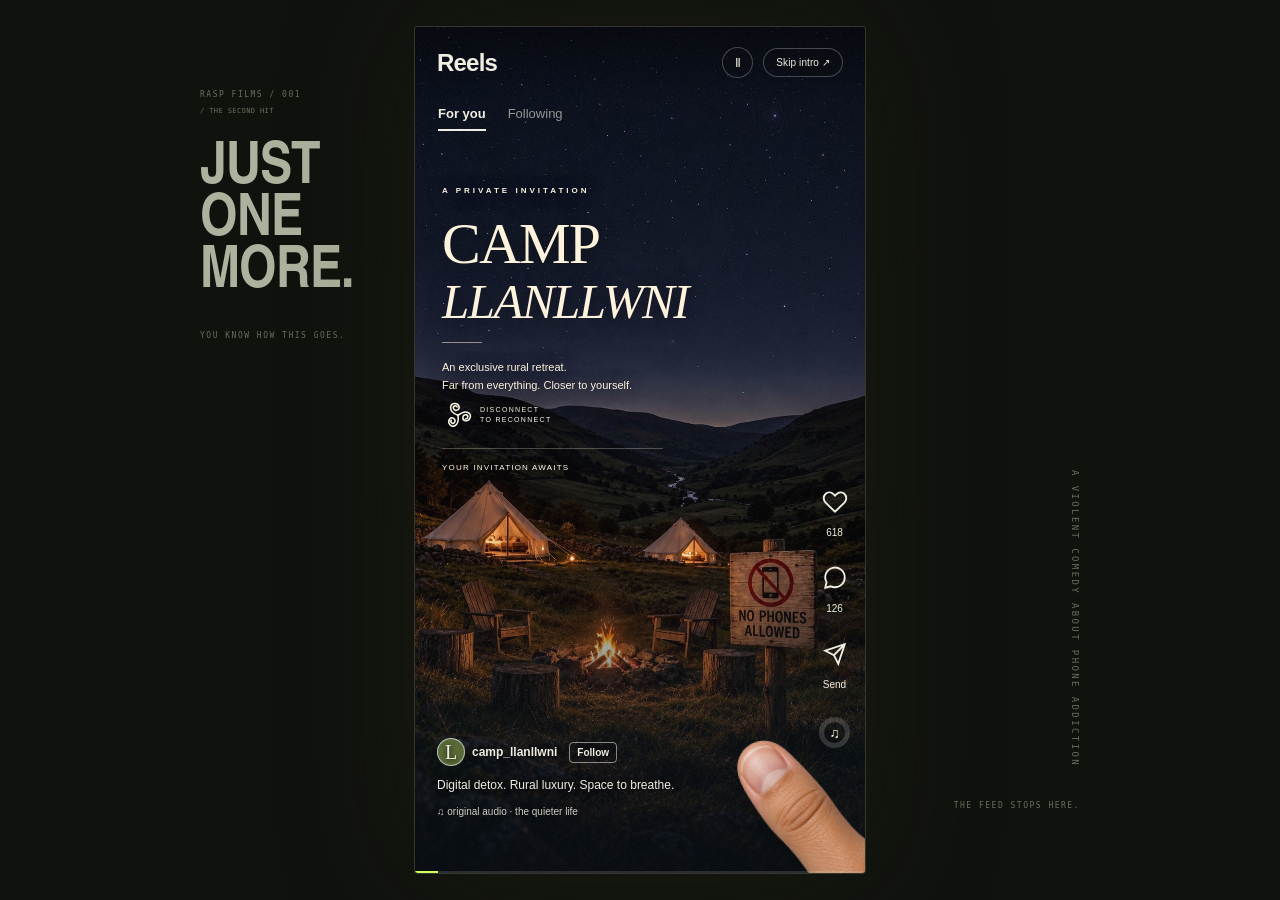
==== doomscroll/index.html @ 35fe299a "Prepare Doom Scroll film landing page and game for /doomscroll/" ====
<!doctype html>
<html lang="en">
<head>
<meta charset="utf-8">
<meta name="viewport" content="width=device-width, initial-scale=1, viewport-fit=cover">
<meta name="theme-color" content="#10120e">
<meta name="description" content="DOOM SCROLL. An upcoming film by Josie Charles and Nathan Miller. Can't wait? Enter Night One, the game.">
<title>DOOM SCROLL — An upcoming film</title>
<link rel="canonical" href="https://raspfilms.com/doomscroll/">
<meta property="og:type" content="website">
<meta property="og:title" content="DOOM SCROLL — An upcoming film">
<meta property="og:description" content="An upcoming film by Josie Charles and Nathan Miller. The feed stops here. Can't wait? Enter Night One.">
<meta property="og:url" content="https://raspfilms.com/doomscroll/">
<meta property="og:image" content="https://raspfilms.com/doomscroll/retreat-photo-v5.jpg">
<meta name="twitter:card" content="summary_large_image">
<link rel="icon" href="mark.svg" type="image/svg+xml">
<link rel="preload" href="doom-narrow.woff" as="font" type="font/woff" crossorigin>
<link rel="preload" href="retreat-photo-v5.jpg" as="image">
<link rel="preload" href="doom-night.woff" as="font" type="font/woff" crossorigin>
<link rel="stylesheet" href="style.css">
<noscript><style>.feed{transform:translateY(-700%)}.reel:nth-child(8){transform:translateY(700%)}.invite{visibility:visible;opacity:1;transform:none}.social,.feed-tabs,.controls,.progress,.easter-egg{display:none}</style></noscript>
</head>
<body>
<svg class="svg-defs" xmlns="http://www.w3.org/2000/svg" aria-hidden="true"><defs>
<symbol id="spiral" viewBox="0 0 100 100"><g fill="none" stroke="currentColor" stroke-width="4.8" stroke-linecap="round"><path id="arm" d="M50 51 C37 46 26 38 27 26 C28 12 48 10 53 23 C57 34 40 41 36 30 C33 22 44 18 47 25"/><use href="#arm" transform="rotate(120 50 51)"/><use href="#arm" transform="rotate(240 50 51)"/></g></symbol>
<symbol id="heart" viewBox="0 0 24 24"><path d="M20.8 4.6c-2.1-2.1-5.3-1.9-7.4.2L12 6.2l-1.4-1.4c-2.1-2.1-5.3-2.3-7.4-.2-2.2 2.2-2.1 5.7.1 7.9L12 21l8.7-8.5c2.2-2.2 2.3-5.7.1-7.9Z"/></symbol>
<symbol id="chat" viewBox="0 0 24 24"><path d="M21 11.5a9 9 0 0 1-9 9c-1.4 0-2.7-.3-3.8-.8L3 21l1.2-5.2A9 9 0 1 1 21 11.5Z"/></symbol>
<symbol id="send" viewBox="0 0 24 24"><path d="m21 3-6 18-4-8-8-4 18-6ZM11 13 21 3"/></symbol>
</defs></svg>
<div class="desktop-note left-note" aria-hidden="true"><span class="edition">RASP FILMS / 001</span><p>JUST<br>ONE<br>MORE.</p><span class="small-note">YOU KNOW HOW THIS GOES.</span></div>
<main class="screen" id="screen" aria-label="Doom Scroll animated film landing page">
 <div class="feed" id="feed">
  <section class="reel camp retreat" style="--scene:0" aria-hidden="true">
   <div class="retreat-art"></div><div class="retreat-wash"></div>
   <div class="retreat-heading"><span class="retreat-kicker">A PRIVATE INVITATION</span><h2>CAMP<br><i>LLANLLWNI</i></h2><div class="retreat-rule"></div><p>An exclusive rural retreat.<br>Far from everything. Closer to yourself.</p></div>
   <div class="retreat-details"><span class="retreat-badge"><svg aria-hidden="true"><use href="#spiral"/></svg><span>DISCONNECT<br>TO RECONNECT</span></span><span class="retreat-invite">YOUR INVITATION AWAITS</span></div>
   <div class="post"><b><span class="avatar olive">L</span>camp_llanllwni <span class="follow">Follow</span></b><p>Digital detox. Rural luxury. Space to breathe.</p><span class="audio">♫ original audio · the quieter life</span></div>
  </section>
  <section class="reel beauty photo-reel" style="--scene:1" aria-hidden="true"><div class="photo beauty-photo"></div><div class="photo-wash"></div><div class="beauty-hook"><span>GET READY WITH ME</span><h2>This filter<br>is my face now.</h2><small>part 47 / the perfect morning routine</small></div><div class="beauty-sticker">NO FILTER*</div><div class="post"><b><span class="avatar peach">w</span>the_real_willow <span class="follow">Follow</span></b><p>*except this one. And this one. #GRWM</p><span class="audio">♫ original audio · main character energy</span></div></section>
  <section class="reel sugar" style="--scene:2" aria-hidden="true">
   <div class="candy-world"><div class="candy-orbit"></div><div class="candy-grid" id="candies"></div><span class="burst">SUGAR<br>SMUSH!</span></div>
   <div class="reel-hook">your brain wants<br><i>one more hit.</i></div>
   <div class="post"><b><span class="avatar pink">s</span>sugarsmush <span class="follow">Follow</span></b><p>You've got time for one more round. 🍬</p><span class="audio">♫ original audio · sugar rush</span></div>
  </section>
  <section class="reel fence photo-reel" style="--scene:3" aria-hidden="true"><div class="photo fence-photo"></div><div class="photo-wash"></div><div class="challenge-hook"><h2><span>ELECTRIC</span><span>FENCE</span><em>CHALLENGE</em></h2><span class="challenge-part">PT.1</span></div><div class="post"><b><span class="avatar blue">N</span>N1k0_dab3zt! <span class="follow">Follow</span></b><span class="audio">♫ original audio · terrible ideas</span></div></section>
  <section class="reel olivia photo-reel" style="--scene:4" aria-hidden="true"><div class="photo olivia-photo"></div><div class="photo-wash"></div><div class="olivia-hook"><h2>Olivia<br><i>Dreams</i></h2><p>You're still awake?<br>I was hoping you would be.</p></div><div class="subscription-tease"><span class="lock-icon" aria-hidden="true"><svg viewBox="0 0 24 24" width="19" height="19" fill="none" stroke="currentColor" stroke-width="1.6"><rect x="5" y="10" width="14" height="11" rx="2"/><path d="M8 10V7a4 4 0 0 1 8 0v3M12 14v3"/></svg></span><span>Something just for you.<small>EXCLUSIVE CONTENT · SUBSCRIBE</small></span><span>↗</span></div><div class="post"><b><span class="avatar lavender">o</span>olivia_dreams <span class="follow">Follow</span></b><p>You know where to find me. Link in bio ♡</p><span class="audio">♫ original audio · sweet dreams</span></div></section>
  <section class="reel screentime" style="--scene:5" aria-hidden="true"><div class="clock-bg"><span>02:47</span><small>JUST FIVE MORE MINUTES.</small></div><div class="report-card"><div class="report-heading"><span class="hourglass">⌛</span><b>Screen Time</b><small>now</small></div><h2>Your week,<br>on screen.</h2><div class="time-stat"><strong>9h 41m</strong><span>DAILY AVERAGE</span></div><div class="usage-bars" aria-hidden="true"><i style="--bar:43%"></i><i style="--bar:56%"></i><i style="--bar:70%"></i><i style="--bar:64%"></i><i style="--bar:84%"></i><i style="--bar:96%"></i><i style="--bar:88%"></i></div><div class="report-days">M T W T F S S</div><p>↑ 38% from last week</p><div class="ignore-limit">Ignore limit for today <span>↗</span></div></div><div class="report-dismiss" id="report-dismiss">Maybe tomorrow.</div><div class="post"><b><span class="avatar grey">∞</span>the_algorithm <span class="follow">Follow</span></b><p>Time well spent. Probably.</p><span class="audio">♫ original audio · just one more</span></div></section>
  <section class="reel office" style="--scene:6" aria-hidden="true">
   <div class="office-art"></div><div class="office-wash"></div>
   <div class="office-heading"><h2>OFFICE<br>B*TCH</h2></div>
   <div class="office-tasks" aria-hidden="true">
    <div class="office-task stamp-task"><small>STAMP PAPERS</small><div class="paper-stack"><i></i><i></i><i></i><span class="stamp-imprint">APPROVED</span></div><div class="rubber-stamp"><i></i><b></b></div><span class="task-points">+100!</span></div>
    <div class="office-task coffee-task"><small>MAKE COFFEES</small><div class="coffee-queue"><span class="coffee-cup"><i></i></span><span class="coffee-cup"><i></i></span><span class="coffee-cup"><i></i></span></div><span class="coffee-ready">ORDER UP!</span></div>
   </div>
   <div class="office-loop">STAMP. BREW. REPEAT. <span>↻</span></div>
   <div class="post"><b><span class="avatar office-avatar">O</span>office_btch <span class="follow">Follow</span></b><p>One more task. Then you can clock off.</p><span class="audio">♫ original audio · working overtime</span></div>
  </section>

  <section class="reel film" style="--scene:7" aria-labelledby="film-title">
   <div class="film-content"><h1 id="film-title" aria-label="DOOM SCROLL"><span>DOOM</span><span>SCROLL</span></h1><p class="film-credit"><span>AN UPCOMING FILM BY</span><strong>JOSIE CHARLES<br><span>AND</span> NATHAN MILLER</strong></p></div>
   <button class="easter-egg" id="egg" aria-label="Reveal a secret from Camp Llanllwni" aria-expanded="false" aria-controls="invite" disabled><span class="egg-orbit"></span><svg aria-hidden="true"><use href="#spiral"/></svg><span class="egg-whisper">Can't wait?</span></button>
   <a class="invite" id="invite" href="play/" aria-label="Can't wait? Enter Doom Scroll — Night One"><svg class="invite-mark" aria-hidden="true"><use href="#spiral"/></svg><span><small class="secret-label">CAMP LLANLLWNI IS WAITING.</small><strong>Can't wait?</strong><small>ENTER NIGHT ONE ↗</small></span></a>
  </section>
 </div>
 <header class="feed-header"><div class="feed-brand"><svg aria-hidden="true"><use href="#spiral"/></svg><span id="feed-label">Reels</span></div><div class="controls"><button id="pause" aria-label="Pause intro">Ⅱ</button><button id="skip">Skip intro ↗</button><button id="replay" hidden>Replay ↻</button></div></header>
 <div class="feed-tabs" id="feed-tabs" aria-hidden="true"><b>For you</b><span>Following</span></div>
 <div class="social" id="social" aria-hidden="true"><div><svg><use href="#heart"/></svg><small id="likes">24.8K</small></div><div><svg><use href="#chat"/></svg><small>126</small></div><div><svg><use href="#send"/></svg><small>Send</small></div><div class="record">♫</div></div>
 <div class="touch-glow" id="touch-glow" aria-hidden="true"></div><div class="hand" id="hand" aria-hidden="true"><img src="thumb-only.png" alt="" fetchpriority="high"></div>
 <div class="interruption" id="interruption" aria-hidden="true"><svg><use href="#spiral"/></svg></div>
 <div class="grain" aria-hidden="true"></div><div class="progress" aria-hidden="true"><span id="progress"></span></div>
 <div class="sr-only" role="status" id="status">A short animated reel sequence. Skip intro to reveal the film and game link.</div>
</main>
<div class="desktop-note right-note" aria-hidden="true"><span class="vertical">A VIOLENT COMEDY ABOUT PHONE ADDICTION</span><span class="small-note">THE FEED STOPS HERE.</span></div>
<script src="script.js"></script>
</body>
</html>
---- doomscroll/style.css ----
@font-face{font-family:Doom Narrow;src:url(doom-narrow.woff) format("woff");font-weight:900;font-display:swap}
:root{color-scheme:dark;--acid:#d0ff56;--bone:#f2f0e4;--ink:#10120e}*{box-sizing:border-box}html,body{margin:0;min-height:100%;background:var(--ink);color:var(--bone);font-family:Arial,Helvetica,sans-serif}body{display:flex;align-items:center;justify-content:center;min-height:100dvh;overflow:hidden}button,a{-webkit-tap-highlight-color:transparent}button{font:inherit;color:inherit;cursor:pointer}button:focus-visible,a:focus-visible{outline:3px solid white;outline-offset:5px}.svg-defs{position:absolute;width:0;height:0;overflow:hidden}.screen{position:relative;isolation:isolate;width:min(100%,450px);height:100dvh;max-height:960px;overflow:hidden;background:#10120e;box-shadow:0 0 0 1px #34372b,0 0 130px #252b1660}.feed{position:absolute;inset:0;transition:transform .5s cubic-bezier(.2,.7,.18,1);will-change:transform}.reel{position:absolute;inset:0;overflow:hidden}.reel:nth-child(2){top:100%;bottom:-100%}.reel:nth-child(3){top:200%;bottom:-200%}.reel:nth-child(4){top:300%;bottom:-300%}.feed-header{position:absolute;z-index:6;top:0;left:0;right:0;padding:calc(20px + env(safe-area-inset-top)) 22px 19px;display:flex;justify-content:space-between;align-items:center;background:linear-gradient(#0007,transparent)}.feed-brand{display:flex;align-items:center;gap:8px;font-size:24px;font-weight:700;letter-spacing:-.8px}.feed-brand svg{width:32px;height:32px;color:var(--acid);display:none}.controls{display:flex;align-items:center;gap:10px}.controls button{background:#0b0e0c65;border:1px solid #ffffff40;border-radius:20px;padding:8px 12px;font-size:11px;letter-spacing:.1px;backdrop-filter:blur(12px)}.controls #pause{width:31px;height:31px;padding:4px;font-size:13px}.controls [hidden]{display:none}.feed-tabs{position:absolute;z-index:4;top:calc(79px + env(safe-area-inset-top));left:23px;display:flex;gap:22px;font-size:13px;transition:opacity .3s}.feed-tabs b{border-bottom:2px solid var(--bone);padding-bottom:8px}.feed-tabs span{opacity:.6}.post{position:absolute;left:22px;right:64px;bottom:55px;z-index:2;font-size:12px;text-shadow:0 1px 5px #000}.post b{display:flex;align-items:center;gap:7px;font-size:12px}.post p{margin:12px 0}.follow{margin-left:5px;border:1px solid #ffffff80;border-radius:4px;padding:4px 7px;font-size:10px}.avatar{width:28px;height:28px;border:1px solid #ffffffa0;border-radius:50%;display:grid;place-items:center;font-family:Georgia,serif;font-size:20px;font-weight:normal}.avatar svg{width:26px;height:26px}.pink{background:#cf258e}.olive{background:#556734}.black{background:#10150b;color:var(--acid)}.audio{font-size:10px;opacity:.85}.social{position:absolute;z-index:3;right:15px;bottom:125px;display:grid;gap:25px;text-align:center;transition:opacity .3s}.social svg{width:26px;height:26px;fill:none;stroke:currentColor;stroke-width:1.7;display:block;margin:0 auto 7px}.social small{font-size:10px}.record{border:5px solid #ffffff28;border-radius:50%;width:31px;height:31px;font-size:14px;display:grid;place-items:center;animation:record 8s linear infinite}.grain{position:absolute;inset:0;z-index:8;pointer-events:none;opacity:.09;background-image:url("data:image/svg+xml,%3Csvg xmlns='http://www.w3.org/2000/svg' width='170' height='170'%3E%3Cfilter id='n'%3E%3CfeTurbulence type='fractalNoise' baseFrequency='.84' numOctaves='3' stitchTiles='stitch'/%3E%3C/filter%3E%3Cpath fill='%23ffffff' filter='url(%23n)' opacity='.8' d='M0 0h170v170H0z'/%3E%3C/svg%3E")}.progress{position:absolute;bottom:0;left:0;right:0;height:2px;z-index:9;background:#ffffff20}.progress span{display:block;height:100%;background:var(--acid);width:0;transition:width .12s linear}.hand{position:absolute;z-index:5;right:-95px;bottom:-148px;width:235px;transform:rotate(-18deg) translateY(230px);opacity:0;pointer-events:none;filter:blur(.2px)}.hand svg{width:100%;display:block}.hand.flick{animation:flick .92s cubic-bezier(.23,.6,.28,1) forwards}.hand.hold{transform:rotate(-22deg) translate(5px,5px);opacity:1;transition:transform .55s ease,opacity .55s}.hand.exit{transform:rotate(-8deg) translate(40px,230px);opacity:0;transition:transform .8s ease,opacity .6s}.interruption{position:absolute;inset:0;z-index:10;background:var(--acid);color:var(--ink);display:grid;place-items:center;opacity:0;pointer-events:none}.interruption svg{width:50%;height:50%}.interruption.show{animation:interrupt .6s ease-out forwards}
/* Fictional campaign reels */
.sugar{background:#7521ba}.candy-world{position:absolute;inset:0;background:radial-gradient(ellipse at 30% 25%,#f371ff,#9231d1 55%,#3e1475)}.candy-orbit{position:absolute;width:550px;height:550px;left:-170px;top:80px;border:1px solid #ffffff20;border-radius:50%;box-shadow:0 0 0 60px #ffffff08,0 0 0 120px #ffffff04;animation:record 18s linear infinite}.candy-grid{position:absolute;left:7%;right:7%;top:28%;display:grid;grid-template-columns:repeat(5,1fr);gap:9px;transform:rotate(-12deg);animation:candybob 3s ease-in-out infinite}.candy{aspect-ratio:1;display:block;border-radius:24%;box-shadow:inset 3px 5px 4px #ffffff7a,inset -4px -6px 4px #0004,0 8px 10px #48117370;position:relative}.candy:after{content:"";position:absolute;top:10%;left:18%;width:40%;height:12%;border-radius:50%;background:#ffffff8c;transform:rotate(-15deg)}.candy:nth-child(5n+1){background:#ff585f;transform:rotate(15deg);border-radius:50%}.candy:nth-child(5n+2){background:#ffde52}.candy:nth-child(5n+3){background:#54e3d6;border-radius:45% 15%}.candy:nth-child(5n+4){background:#ff77bc;transform:rotate(-12deg)}.candy:nth-child(5n){background:#97ed57;border-radius:50%}.burst{position:absolute;top:18%;left:9%;right:9%;text-align:center;font-family:'Doom Narrow',Impact,'Arial Narrow',sans-serif;font-size:clamp(60px,17vw,88px);line-height:.82;color:#ffeb62;text-shadow:4px 4px #b31d86,-2px -2px #fff7;transform:rotate(-7deg);letter-spacing:-2px}.reel-hook{position:absolute;bottom:23%;left:24px;font-size:27px;font-weight:900;letter-spacing:-1px;line-height:1.05;max-width:85%;text-shadow:2px 3px #570c93}.reel-hook i{font-style:normal;color:#ffec72}.wellness-art{position:absolute;inset:0;background:#bbccb1;overflow:hidden;color:#202e24}.sun{position:absolute;right:16%;top:17%;width:130px;height:130px;background:#ede4ae;border-radius:50%;box-shadow:0 0 60px #faf2c870}.hill{position:absolute;border-radius:50% 50% 0 0;width:180%;height:55%;left:-40%;bottom:7%}.hill-back{background:#749484;transform:rotate(-15deg);bottom:19%}.hill-front{background:#365f54;transform:rotate(22deg);left:0;bottom:10%}.water{position:absolute;bottom:0;left:0;right:0;height:40%;background:linear-gradient(#8fb8a5,#1f4a42)}.ripple{position:absolute;width:360px;height:60px;left:calc(50% - 180px);top:70%;border:1px solid #eeeeac70;border-radius:50%;box-shadow:0 0 0 19px #dae1a815,0 0 0 49px #dae1a809;animation:ripple 4s ease-in-out infinite}.wellness-label{position:absolute;top:28%;left:27px;letter-spacing:3px;font-size:10px}.wellness-art h2{position:absolute;left:24px;top:30%;font-family:Georgia,serif;font-size:58px;font-weight:400;line-height:1.04;letter-spacing:-3px;margin:0}.wellness-caption{position:absolute;left:27px;top:49%;font-size:11px}.camp-art{position:absolute;inset:0;background:#171e15 url('retreat-photo-v5.jpg') center center/cover no-repeat;transform:scale(1.05);animation:woods 14s ease-in-out infinite alternate}.camp-wash{position:absolute;inset:0;background:linear-gradient(#0002,transparent 20%,#0003 60%,#000a)}.camp-copy{position:absolute;left:25px;top:24%;right:30px}.camp-copy>span{font-size:10px;color:var(--acid);letter-spacing:2px}.camp-copy h2{font-family:'Doom Narrow',Impact,'Arial Narrow',sans-serif;text-transform:uppercase;font-size:65px;font-weight:900;line-height:.93;letter-spacing:-1px;margin:18px 0}.camp-copy em{color:var(--acid);font-style:normal}.film-wash{position:absolute;inset:0;background:linear-gradient(#080c0890 10%,#090e0630 45%,#0a0f0780 70%,#080b08 100%)}.film-content{position:absolute;left:18px;right:18px;top:19%;text-align:center;z-index:2}.eyebrow{display:block;font-size:8px;letter-spacing:2.1px;line-height:1.4;margin-bottom:18px}.film-content h1{font-family:'Doom Narrow',Impact,'Arial Narrow','Helvetica Neue',sans-serif;font-weight:900;font-size:114px;line-height:.85;letter-spacing:-5px;margin:0 0 21px;text-transform:uppercase;text-shadow:1px 0 #deded1}.film-content h1 span{display:block;transform:scaleX(.96)}.film-content h1 span:first-child{letter-spacing:0;font-size:132px}.credit{font-size:12px;line-height:1.7;margin:0}.credit strong{font-weight:600;letter-spacing:.2px}.invite{position:absolute;bottom:15%;left:22px;right:22px;z-index:3;background:var(--acid);color:#11170c;display:flex;align-items:center;gap:5px;padding:17px 12px;text-decoration:none;transform:translateY(24px);opacity:0;visibility:hidden;transition:opacity .4s,transform .4s,visibility .4s;box-shadow:0 6px 40px #0007}.invite-mark{width:66px;height:66px;flex:none}.invite strong{display:block;font-family:'Doom Narrow',Impact,'Arial Narrow',sans-serif;font-size:35px;font-weight:900;line-height:1.05;letter-spacing:-.8px}.invite small{display:block;margin-top:8px;font-size:9px;letter-spacing:2px;font-weight:700}.invite-arrow{font-size:32px;margin-left:auto;margin-right:8px}.invite:hover{background:#e2ff9b;transform:translateY(-3px)}.film-footer{position:absolute;bottom:40px;left:22px;right:22px;display:flex;justify-content:space-between;align-items:center;font-size:7px;letter-spacing:1.3px;z-index:3}.film-footer>span{color:var(--acid)}.film-footer a{color:var(--bone);text-decoration:none;letter-spacing:.6px;border-bottom:1px solid #ffffff38;padding-bottom:4px}.revealed .invite{transform:translateY(0);opacity:1;visibility:visible}.landed .feed-brand svg{display:block}.landed .feed-brand span{font-size:10px;letter-spacing:2px;font-weight:400}.landed .feed-tabs,.landed .social{opacity:0;pointer-events:none}.landed .progress{opacity:0;transition:opacity 1s}.paused .candy-grid,.paused .record,.paused .ripple,.paused .camp-art{animation-play-state:paused}.desktop-note{position:absolute;width:180px;color:#686e5d}.left-note{left:max(32px,calc(50% - 440px));top:10%;}.edition,.small-note{font-family:monospace;font-size:8px;letter-spacing:1.5px;display:block}.left-note p{font-family:'Doom Narrow',Impact,'Arial Narrow',sans-serif;font-size:59px;line-height:.88;letter-spacing:-1px;color:#adb29e;margin:30px 0}.right-note{right:max(30px,calc(50% - 440px));bottom:10%;text-align:right}.vertical{writing-mode:vertical-rl;display:block;margin-left:auto;font-family:monospace;font-size:9px;letter-spacing:2.4px;margin-bottom:34px}.sr-only{position:absolute;width:1px;height:1px;padding:0;margin:-1px;overflow:hidden;clip:rect(0,0,0,0);white-space:nowrap;border:0}
@keyframes flick{0%{opacity:0;transform:rotate(-18deg) translate(15px,165px)}20%{opacity:1;transform:rotate(-22deg) translate(0,12px)}52%{opacity:1;transform:rotate(-25deg) translate(-12px,-160px)}76%{opacity:1;transform:rotate(-18deg) translate(9px,20px)}100%{opacity:1;transform:rotate(-18deg) translate(9px,60px)}}@keyframes interrupt{0%{opacity:0}12%,40%{opacity:1}100%{opacity:0}}@keyframes candybob{50%{transform:rotate(-7deg) translateY(-10px)}}@keyframes record{to{transform:rotate(360deg)}}@keyframes ripple{50%{transform:scale(1.2);opacity:.5}}@keyframes woods{to{transform:scale(1.13) translateY(-7px)}}
@media(min-width:850px){.screen{height:min(94dvh,900px);border-radius:3px}.film-content h1{font-size:116px}.film-content h1 span:first-child{font-size:134px}}@media(max-width:849px){.desktop-note{display:none}}@media(max-width:380px){.film-content h1{font-size:94px}.film-content h1 span:first-child{font-size:112px}.eyebrow{font-size:7px;letter-spacing:1.3px}.invite{left:16px;right:16px;padding:13px 8px}.invite strong{font-size:30px}.invite-mark{width:55px;height:55px}.film-footer{left:16px;right:16px;font-size:6px;letter-spacing:.7px}}@media(max-height:690px){.film-content{top:17%}.film-content h1{font-size:90px;margin-bottom:15px}.film-content h1 span:first-child{font-size:103px}.eyebrow{margin-bottom:11px}.credit{font-size:11px}.invite{bottom:12%;padding:10px}.invite-mark{width:48px;height:48px}.invite strong{font-size:30px}.film-footer{bottom:25px}.camp-copy h2{font-size:54px}.wellness-art h2{font-size:50px}}
@media(prefers-reduced-motion:reduce){*,*:before,*:after{animation:none!important;transition:none!important}.interruption{display:none}.hand{display:none}.camp-art{transform:none}}
/* Second pass: the feed gets more personal, then the camp quietly takes over. */
.reel:nth-child(n){top:0;bottom:0;transform:translateY(calc(var(--scene) * 100%))}.feed{transition:none}.reel:not(.active) .photo,.reel:not(.active) .camp-art,.reel:not(.active) .candy-grid,.reel:not(.active) .ripple,.paused .photo{animation-play-state:paused}.photo{position:absolute;inset:0;background-position:center;background-size:cover;animation:portrait-drift 6s ease-in-out infinite alternate;will-change:transform}.beauty-photo{background-image:url('beauty.jpg')}.fence-photo{background-image:url('fence-teen-v5.jpg');animation:challenge-drift 2.2s ease-in-out infinite alternate}.olivia-photo{background-image:url('olivia-silhouette.jpg')}.photo-wash{position:absolute;inset:0;background:linear-gradient(#0005,transparent 38%,#0002 60%,#000c 100%)}.beauty-hook,.challenge-hook,.olivia-hook{position:absolute;left:23px;right:55px;top:19%;z-index:1}.beauty-hook>span{font-size:9px;letter-spacing:2px;font-weight:700}.beauty-hook h2{font-size:38px;letter-spacing:-1.5px;line-height:1.03;margin:12px 0 8px;font-weight:900;max-width:290px;text-shadow:0 2px 16px #0004}.beauty-hook>small{font-size:9px;opacity:.8}.beauty-sticker{position:absolute;right:24px;top:59%;transform:rotate(8deg);background:#fff0df;color:#913359;border:1px solid #91335930;padding:8px 12px;font-size:11px;font-weight:900;letter-spacing:1px;box-shadow:0 4px 15px #0002}.peach{background:#c78565}.blue{background:#446dad}.lavender{background:#7c427e}.grey{background:#424941}.live-chip{font-size:8px;letter-spacing:1px;font-weight:700;background:#e9ff65;color:#152010;padding:7px 8px;display:inline-flex;align-items:center;gap:6px}.live-chip i{width:5px;height:5px;background:#152010;border-radius:50%}.challenge-hook{top:18%}.challenge-hook h2{font-family:'Doom Narrow',Impact,sans-serif;font-size:66px;line-height:.85;font-weight:900;letter-spacing:-1px;margin:15px 0}.challenge-hook h2 em{font-style:normal;font-size:39px;color:#e9ff65}.challenge-hook p{font-size:11px;margin:10px 0}.reaction-sticker{position:absolute;bottom:28%;left:24px;font-size:11px;font-weight:900;letter-spacing:1.5px;transform:rotate(-5deg);border-bottom:2px solid #e9ff65;padding:7px 0;text-shadow:0 1px 10px #000}.olivia-hook{top:20%}.olivia-hook>span{font-size:8px;letter-spacing:2px;color:#eedcff}.olivia-hook h2{font-family:Georgia,serif;font-size:59px;font-weight:400;line-height:.86;letter-spacing:-3px;margin:18px 0;text-shadow:0 2px 25px #31103d55}.olivia-hook h2 i{font-size:61px;font-weight:400}.olivia-hook p{font-size:12px;line-height:1.6;margin-top:26px;text-shadow:0 2px 12px #0006}.subscription-tease{position:absolute;left:24px;right:65px;bottom:24%;background:#ffffff17;backdrop-filter:blur(18px);border:1px solid #ffffff55;border-radius:9px;display:flex;align-items:center;gap:10px;padding:12px;font-size:11px;box-shadow:0 8px 24px #0003}.subscription-tease small{display:block;font-size:7px;letter-spacing:1.2px;opacity:.7;margin-top:5px}.subscription-tease>span:last-child{margin-left:auto;font-size:20px}.lock-icon{font-size:23px}.screentime{background:radial-gradient(ellipse at 80% 80%,#25285a,#091022 65%)}.clock-bg{position:absolute;left:24px;right:24px;top:17%;text-align:center;opacity:.7}.clock-bg>span{font-size:75px;font-weight:200;letter-spacing:-5px;line-height:1}.clock-bg>small{display:block;font-size:8px;letter-spacing:2px;margin-top:10px;opacity:.6}.report-card{position:absolute;top:34%;left:26px;right:62px;padding:19px;background:#e6e9edee;color:#1d2631;border:1px solid #ffffff70;border-radius:18px;box-shadow:0 18px 65px #0004;backdrop-filter:blur(24px);transform:rotate(-2deg)}.report-heading{display:flex;align-items:center;gap:7px;font-size:10px}.hourglass{font-size:15px}.report-heading>small{margin-left:auto;font-size:9px;color:#687382}.report-card h2{font-size:27px;letter-spacing:-1px;line-height:1.08;margin:16px 0}.time-stat strong{font-size:45px;letter-spacing:-2px;display:block;font-weight:700}.time-stat span{display:block;font-size:7px;letter-spacing:1.3px;opacity:.55;margin:4px 0 16px}.usage-bars{height:49px;display:flex;align-items:flex-end;gap:7px}.usage-bars i{background:#5868c9;width:calc(100% / 7);height:var(--bar);border-radius:3px 3px 0 0}.usage-bars i:nth-child(n+5){background:#b02e51}.report-days{font-size:7px;word-spacing:24px;white-space:nowrap;overflow:hidden;margin-top:5px;opacity:.45}.report-card>p{font-size:9px;color:#982e4a;margin:11px 0 15px}.ignore-limit{border-top:1px solid #192b4522;padding-top:12px;font-size:10px;font-weight:700;color:#5161aa;display:flex;justify-content:space-between}.report-dismiss{position:absolute;bottom:22%;left:23px;font-size:24px;font-weight:700;letter-spacing:-.8px;color:#e6e9ed}.camp-copy>span{font-size:9px;letter-spacing:1.8px}.camp-copy h2{font-size:62px}.camp-name{font-family:'Doom Narrow',Impact,sans-serif;font-size:25px;line-height:.94;letter-spacing:3px;margin-top:27px;color:#d0ff5699}.film-content{top:20%}.film-content h1{letter-spacing:-4px;filter:drop-shadow(0 3px 12px #0003)}.film-content h1 span{transform:scaleX(.96)}.eyebrow{opacity:.85}.feed-brand svg{display:none!important}.feed-header{transition:opacity .7s}.landed .feed-header{background:transparent}.landed .feed-brand{opacity:.55}.landed .feed-brand span{font-size:8px;letter-spacing:2.5px}.hand{right:-86px;bottom:-115px;width:242px;animation:none!important;filter:drop-shadow(-7px 10px 7px #0005);transform-origin:90% 85%;will-change:transform,opacity;transition:none!important}.hand>img{width:100%;height:auto;display:block;pointer-events:none}.touch-glow{position:absolute;z-index:4;width:25px;height:25px;right:123px;bottom:201px;border-radius:50%;background:#ffffff15;box-shadow:0 0 24px #ffffff30;opacity:0;pointer-events:none}.interruption{background:transparent;z-index:3;align-items:end;padding-bottom:18%;color:var(--acid);opacity:0}.interruption svg{width:78px;height:78px;filter:blur(1px) drop-shadow(0 0 10px #d0ff5666)}.easter-egg{position:absolute;z-index:4;bottom:17%;left:calc(50% - 48px);width:96px;height:96px;border:0;padding:10px;background:transparent;color:var(--acid);cursor:pointer;opacity:0;visibility:hidden;transform:translateY(10px) rotate(-14deg);transition:opacity 1.7s ease,transform 2.4s ease,visibility 1s;touch-action:manipulation}.easter-egg>svg{width:76px;height:76px;display:block;filter:drop-shadow(0 0 11px #d0ff562b);transition:filter .5s,transform .7s}.egg-orbit{position:absolute;inset:3px;border:1px solid #d0ff5620;border-radius:50%;transition:border-color .5s}.egg-whisper{position:absolute;left:-20px;right:-20px;top:100%;font-family:Georgia,serif;font-size:12px;font-style:italic;letter-spacing:.2px;color:#d0ff5699;opacity:0;transform:translateY(-5px);transition:opacity 1.6s,transform 1.6s}.egg-ready .easter-egg{opacity:.72;visibility:visible;transform:translateY(0) rotate(0deg)}.egg-ready .easter-egg>svg{animation:ember-breath 4.8s ease-in-out infinite}.egg-hint .egg-whisper,.easter-egg:hover .egg-whisper,.easter-egg:focus-visible .egg-whisper{opacity:1;transform:none}.easter-egg:hover,.easter-egg:focus-visible{opacity:1}.easter-egg:hover>svg,.easter-egg:focus-visible>svg{filter:drop-shadow(0 0 18px #d0ff5680);transform:rotate(10deg)}.easter-egg:hover .egg-orbit{border-color:#d0ff5670}.revealed .easter-egg{opacity:0;visibility:hidden;pointer-events:none;transform:scale(.8)}.invite{bottom:14%;left:37px;right:37px;padding:15px;background:#10170fef;border:1px solid #d0ff5648;color:var(--bone);box-shadow:0 0 55px #0008;gap:8px;backdrop-filter:blur(18px);transition:opacity .8s,transform .8s,visibility .8s}.invite-mark{width:59px;height:59px;color:var(--acid)}.invite strong{font-family:Georgia,serif;font-size:31px;font-style:italic;font-weight:400;letter-spacing:-1px;line-height:1.15}.invite small{font-size:8px;letter-spacing:1.5px;color:var(--acid);margin-top:11px}.invite .secret-label{font-family:Arial,Helvetica,sans-serif;font-size:6px;letter-spacing:1.5px;color:#a9ba99;margin-top:0;margin-bottom:9px}.invite:hover{background:#192313;border-color:#d0ff56ad}.film-footer{opacity:.6}.controls button{font-size:10px;background:#0b0e0c35}.controls #pause{font-size:12px}.desktop-note .edition:after{content:' / THE SECOND HIT';font-size:7px;letter-spacing:.4px;display:block;margin-top:8px}.paused .easter-egg>svg{animation-play-state:paused}
@keyframes portrait-drift{from{transform:scale(1.02) translateY(0)}to{transform:scale(1.08) translateY(-8px)}}@keyframes challenge-drift{0%{transform:scale(1.04) rotate(-.5deg)}45%{transform:scale(1.05) rotate(.3deg) translateY(-2px)}100%{transform:scale(1.07) rotate(-.1deg) translateX(2px)}}@keyframes ember-breath{0%,100%{opacity:.6;filter:drop-shadow(0 0 5px #d0ff561a)}50%{opacity:1;filter:drop-shadow(0 0 15px #d0ff5640)}}
@media(max-width:380px){.beauty-hook h2{font-size:33px}.challenge-hook h2{font-size:56px}.olivia-hook h2{font-size:50px}.olivia-hook h2 i{font-size:54px}.report-card{left:22px;right:58px;padding:17px}.time-stat strong{font-size:38px}.report-days{word-spacing:19px}.invite{left:24px;right:24px;padding:12px;gap:5px}.invite strong{font-size:28px}.invite-mark{width:50px;height:50px}.camp-copy h2{font-size:54px}.camp-name{font-size:22px}}
@media(max-height:720px){.beauty-hook{top:21%}.beauty-hook h2{font-size:32px}.olivia-hook h2{font-size:45px}.olivia-hook h2 i{font-size:49px}.olivia-hook p{margin-top:15px;font-size:11px}.subscription-tease{bottom:26%;padding:9px}.clock-bg{top:18%}.clock-bg>span{font-size:56px}.report-card{top:33%;padding:14px}.report-card h2{font-size:22px;margin:10px 0}.time-stat strong{font-size:34px}.time-stat span{margin-bottom:10px}.usage-bars{height:32px}.report-card>p{margin:8px 0}.report-dismiss{bottom:21%;font-size:20px}.camp-copy{top:22%}.camp-copy h2{font-size:52px}.camp-name{font-size:21px;margin-top:17px}.film-content{top:19%}.easter-egg{bottom:16%;width:80px;height:80px;left:calc(50% - 40px)}.easter-egg>svg{width:60px;height:60px}.invite{bottom:12%;padding:12px}.invite .secret-label{margin-bottom:6px}.invite strong{font-size:28px}.invite small{margin-top:8px}.hand{width:218px;right:-78px;bottom:-100px}}
@media(prefers-reduced-motion:reduce){.egg-ready .easter-egg{opacity:1}.egg-whisper{opacity:1;transform:none}.photo{transform:none}.touch-glow{display:none}}

.beauty-hook{top:auto;bottom:28%}.challenge-hook{top:auto;bottom:27%}.reaction-sticker{bottom:auto;top:18%}.olivia-hook{max-width:245px}.lock-icon{font-size:21px}
@media(max-height:720px){.beauty-hook{top:auto;bottom:30%}.challenge-hook{bottom:28%}.challenge-hook h2{font-size:56px}}
.hand{width:260px;right:-104px;bottom:-60px}.touch-glow{right:122px;bottom:164px}
@media(max-height:720px){.hand{width:240px;right:-100px;bottom:-50px}.touch-glow{right:110px;bottom:157px}}
/* Third pass: an inviting retreat, a single thumb, and a stripped-back title. */
@font-face{font-family:'Doom Display';src:url('title-typeface.woff') format('woff');font-weight:900;font-display:swap}
.retreat-art{position:absolute;inset:0;background:#5b7252 url('retreat-photo-v5.jpg') center/cover;animation:portrait-drift 9s ease-in-out infinite alternate}.retreat-wash{position:absolute;inset:0;background:linear-gradient(#17221920,transparent 25%,#14251918 50%,#122013cc 82%,#0c150df2)}.retreat-heading{position:absolute;top:18%;left:27px;right:40px;color:#fff9e9;text-shadow:0 2px 25px #23382144}.retreat-kicker{font-size:8px;letter-spacing:3px;font-weight:600}.retreat-heading h2{font-family:Georgia,serif;font-size:61px;font-weight:400;line-height:.94;letter-spacing:-3px;margin:20px 0 16px}.retreat-heading h2 i{font-size:57px;font-weight:400}.retreat-rule{height:1px;background:#fff9e9aa;width:40px;margin-bottom:16px}.retreat-heading p{font-size:11px;line-height:1.6;margin:0}.retreat-details{position:absolute;left:27px;right:50px;bottom:24%;color:#fff9e9}.retreat-badge{display:flex;align-items:center;gap:6px;margin-bottom:14px}.retreat-badge>svg{width:32px;height:32px}.retreat-badge>span{font-size:7px;line-height:1.5;letter-spacing:1.3px}.retreat-details h3{font-family:Georgia,serif;font-size:32px;font-weight:400;line-height:1.04;letter-spacing:-1px;margin:10px 0}.retreat-details>p{font-size:10px;line-height:1.8;margin:13px 0 19px;opacity:.88}.retreat-invite{display:flex;justify-content:space-between;align-items:center;border-top:1px solid #fff9e966;padding-top:13px;font-size:8px;letter-spacing:1.5px}.retreat-invite>span{font-size:20px;line-height:.5}.reel:not(.active) .retreat-art,.paused .retreat-art{animation-play-state:paused}.olivia-photo{background-image:url('olivia-silhouette.jpg');background-position:57% center}.olivia-hook{top:22%;right:auto;max-width:210px}.olivia-hook h2{font-size:53px}.olivia-hook h2 i{font-size:57px}.olivia-hook p{font-size:11px;max-width:150px}.fence-photo{background-image:url('fence-teen-v5.jpg')}.film{background:#000}.film-content{top:30%;left:20px;right:20px}.film-content h1{font-family:'Doom Display',sans-serif;font-size:clamp(86px,28vw,126px);line-height:.9;letter-spacing:-3px;margin:0;text-shadow:none;filter:none;color:#f1efe6;font-weight:900}.film-content h1 span{transform:none}.film-content h1 span:first-child{font-size:1.22em;letter-spacing:-3px}.landed .grain{opacity:0;transition:opacity .8s}.landed .feed-brand{visibility:hidden}.landed .controls button{opacity:.4;border-color:#ffffff20;background:transparent}.landed .controls button:hover,.landed .controls button:focus-visible{opacity:1}.hand{width:143px;right:-19px;bottom:-26px;filter:drop-shadow(-4px 8px 4px #0004);transform-origin:85% 90%}.hand>img{width:100%;height:auto}.touch-glow{right:98px;bottom:176px;width:17px;height:17px;filter:blur(2px)}.invite{background:#080b08f5}.easter-egg{bottom:17%}.interruption{padding-bottom:18%}
@media(max-width:380px){.retreat-heading{left:23px;right:28px}.retreat-heading h2{font-size:53px}.retreat-heading h2 i{font-size:49px}.retreat-details{left:23px;right:45px}.retreat-details h3{font-size:28px}.olivia-hook h2{font-size:46px}.olivia-hook h2 i{font-size:49px}}
@media(max-height:720px){.retreat-heading{top:18%}.retreat-heading h2{font-size:44px;margin:13px 0}.retreat-heading h2 i{font-size:42px}.retreat-rule{margin-bottom:10px}.retreat-heading p{font-size:10px}.retreat-details{bottom:23%}.retreat-badge{margin-bottom:8px}.retreat-details h3{font-size:26px}.retreat-details>p{margin:8px 0 12px;font-size:9px}.retreat-invite{padding-top:8px}.film-content{top:28%}.film-content h1{font-size:clamp(82px,26vw,113px)}.hand{width:130px;right:-17px;bottom:-24px}.touch-glow{right:89px;bottom:158px}.olivia-hook{top:23%}}

.retreat-heading{color:#14271b;text-shadow:0 1px 12px #f6edd538}.retreat-rule{background:#14271b99}.retreat-wash{background:linear-gradient(#f3ecd94a,transparent 38%,#14251918 50%,#122013cc 82%,#0c150df2)}
/* Fourth pass: a remote night invitation, work-loop game and sinister film type. */
@font-face{font-family:'Doom Night';src:url('doom-night.woff') format('woff');font-weight:900;font-display:swap}
@font-face{font-family:'Reel Impact';src:url('reel-impact.woff') format('woff');font-weight:900;font-display:swap}
.retreat-art{background-image:url('retreat-photo-v5.jpg');background-position:center;animation-duration:12s}
.retreat-wash{background:linear-gradient(#03081366,transparent 44%,#07101308 64%,#050c11b0 83%,#04080ef2)}
.retreat-heading{color:#fff5de;text-shadow:0 2px 18px #0008;top:18%}.retreat-rule{background:#fff5de88}.retreat-heading h2{font-size:58px}.retreat-heading h2 i{font-size:55px}.retreat-heading p{max-width:260px}
.retreat-details{bottom:22%;right:44%;text-shadow:0 2px 12px #000}.retreat-details h3{font-size:24px;line-height:1.08}.retreat-badge{margin-bottom:10px}.retreat-invite{margin-top:16px;font-size:7px;letter-spacing:1px;line-height:1.4;gap:8px}.retreat-invite>span{font-size:17px}
.fence-photo{background-image:url('fence-teen-v5.jpg')}.fence .photo-wash{background:linear-gradient(#0004,transparent 35%,#0001 48%,#000a 83%,#000c)}
.challenge-hook{bottom:23%;right:50px}.challenge-hook h2{font-family:'Reel Impact',Impact,sans-serif;font-size:clamp(67px,20vw,90px);line-height:.88;letter-spacing:-2px;text-shadow:0 3px 0 #0007,0 8px 24px #0006;margin:0 0 12px}.challenge-hook h2>span{display:block}.challenge-hook h2 em{display:block;font-size:.63em;letter-spacing:-1px;color:#e9ff65}.challenge-hook p{font-size:12px;font-weight:700;margin:13px 0 0}
.time-stat span{font-size:11px;font-weight:800;letter-spacing:1.6px;opacity:1;color:#404c62;margin:7px 0 17px}
.office{background:#b5e8d9}.office-art{position:absolute;inset:0;background:url('office-game.jpg') center/cover}.office-wash{position:absolute;inset:0;background:linear-gradient(#132c3333,transparent 26%,transparent 68%,#54496c44 80%,#27273af2)}
.office-heading{position:absolute;top:18%;left:27px;right:50px;text-align:center;transform:rotate(-4deg);color:#623252}.office-heading>span{font-size:8px;letter-spacing:1.6px;font-weight:800}.office-heading h2{font-family:'Reel Impact',Impact,sans-serif;font-size:clamp(52px,15vw,69px);line-height:.88;letter-spacing:-1px;margin:10px 0 0;color:#fa7563;text-shadow:-2px -2px 0 #fff6db,2px -2px 0 #fff6db,-2px 2px 0 #fff6db,2px 2px 0 #fff6db,0 5px 0 #894862,0 9px 12px #663f6444}
.office-hud{position:absolute;top:36%;left:28px;right:61px;display:flex;align-items:center;justify-content:space-between;gap:8px;background:#fff5deef;color:#694b6b;border:2px solid #fff;border-radius:15px;padding:9px 12px;font-size:9px;font-weight:900;box-shadow:0 4px 0 #8d6b9940}.office-hud b{font-size:13px;color:#c08b20}.office-hud>span:last-child{color:#e77883;letter-spacing:2px;font-size:11px}
.office-tasks{position:absolute;left:24px;right:64px;top:62%;display:grid;grid-template-columns:1fr 1fr;gap:10px}.office-task{height:102px;position:relative;background:#fff8e9ed;border:3px solid #fff;border-radius:16px;box-shadow:0 5px 0 #80578855;color:#77527a;text-align:center;transform:rotate(-3deg)}.office-task>small{display:block;margin-top:9px;font-size:8px;letter-spacing:.5px;font-weight:900}.coffee-task{transform:rotate(3deg)}
.paper-stack{position:absolute;width:65px;height:44px;bottom:12px;left:calc(50% - 32px);transform:rotate(-8deg)}.paper-stack>i{position:absolute;inset:0;background:repeating-linear-gradient(white 0 9px,#d8d6e1 9px 10px);border:1px solid #b7acbf;border-radius:2px;box-shadow:0 2px 0 #dcd2e2}.paper-stack>i:nth-child(1){transform:translate(4px,4px)}.paper-stack>i:nth-child(2){transform:translate(2px,2px)}.stamp-imprint{position:absolute;top:15px;left:4px;color:#e34b58;border:2px solid currentColor;font-size:8px;font-weight:900;transform:rotate(-12deg);padding:2px;animation:paper-approved 1.7s infinite}
.rubber-stamp{position:absolute;left:calc(50% - 20px);top:25px;width:40px;height:33px;animation:stamp-work 1.7s cubic-bezier(.6,0,.4,1) infinite;transform-origin:50% 100%}.rubber-stamp>i{display:block;width:16px;height:24px;background:linear-gradient(90deg,#f16d70,#a9304d);border:2px solid #822e4c;border-radius:9px 9px 4px 4px;margin:auto}.rubber-stamp>b{display:block;width:40px;height:12px;background:#dd4d61;border:2px solid #822e4c;border-radius:4px;box-shadow:0 3px 0 #71334f}.task-points{position:absolute;top:30px;right:5px;font-size:13px;font-weight:900;color:#d94861;animation:stamp-points 1.7s infinite}
.coffee-queue{position:absolute;left:8px;right:8px;top:37px;display:flex;justify-content:center;gap:6px}.coffee-cup{position:relative;display:block;width:24px;height:34px;background:linear-gradient(90deg,#f4d6ae,#fff2d9);border:2px solid #ba8c78;clip-path:polygon(0 0,100% 0,85% 100%,15% 100%);animation:coffee-brew 1.7s infinite}.coffee-cup:before{content:'';position:absolute;top:10px;left:0;right:0;height:10px;background:#aa7658}.coffee-cup:after{content:'';position:absolute;top:0;left:0;right:0;height:4px;background:#65494e}.coffee-cup:nth-child(2){animation-delay:.25s}.coffee-cup:nth-child(3){animation-delay:.5s}.coffee-ready{position:absolute;bottom:8px;left:0;right:0;font-size:8px;font-weight:900;color:#719768;animation:order-ready 1.7s infinite}
.office-loop{position:absolute;bottom:21%;left:46px;right:85px;border-radius:30px;background:#ffce64;color:#6f465f;border:2px solid #fff2c8;padding:9px 12px;font-size:9px;letter-spacing:1px;font-weight:900;text-align:center;box-shadow:0 4px 0 #d5966570}.office-loop>span{font-size:15px;margin-left:8px}.office-avatar{background:#f47c68;color:#fff5df;font-family:Arial,sans-serif;font-weight:900}
.office .post{color:#fff5e9}.paused .office *,.reel.office:not(.active) *{animation-play-state:paused!important}
.film-content{top:25%;left:22px;right:22px}.film-content h1{font-family:'Doom Night',Georgia,serif;font-size:clamp(88px,27vw,122px);font-weight:900;line-height:.83;letter-spacing:-2px;color:#eee9df}.film-content h1 span:first-child{font-size:1.12em;letter-spacing:-2px}.film-credit{margin:25px 0 0;color:#c9c4b9;line-height:1.5}.film-credit>span{display:block;font-size:8px;font-weight:400;letter-spacing:2.4px;margin-bottom:9px}.film-credit>strong{display:block;font-family:Arial,sans-serif;font-size:12px;font-weight:600;letter-spacing:1.7px;line-height:1.7}.film-credit>strong>span{font-size:8px;letter-spacing:1px;font-weight:400}
@keyframes stamp-work{0%,18%{transform:translate(8px,-10px) rotate(10deg)}35%,44%{transform:translate(0,20px) rotate(-6deg)}60%,100%{transform:translate(8px,-10px) rotate(10deg)}}
@keyframes paper-approved{0%,36%{opacity:0}43%,85%{opacity:1}100%{opacity:0}}
@keyframes stamp-points{0%,44%{opacity:0;transform:translateY(8px) scale(.7)}55%,68%{opacity:1;transform:translateY(-8px) scale(1.05)}100%{opacity:0;transform:translateY(-24px) scale(1)}}
@keyframes coffee-brew{0%{transform:translateY(-7px) scale(.8);opacity:.3}35%,78%{transform:none;opacity:1}100%{transform:translate(10px,-5px) scale(.9);opacity:.3}}
@keyframes order-ready{0%,35%{opacity:0}50%,82%{opacity:1}100%{opacity:0}}
@media(max-width:380px){.retreat-heading h2{font-size:49px}.retreat-heading h2 i{font-size:47px}.retreat-heading p{font-size:10px}.retreat-details{left:23px;right:43%}.retreat-details h3{font-size:21px}.office-heading h2{font-size:54px}.office-task{height:94px}.office-task>small{font-size:7px}.coffee-queue{gap:3px}.office-hud{padding:8px}.film-credit>strong{font-size:11px;letter-spacing:1.1px}}
@media(max-height:720px){.retreat-heading{top:18%}.retreat-heading h2{font-size:43px;margin:13px 0}.retreat-heading h2 i{font-size:42px}.retreat-details{bottom:23%}.retreat-details h3{font-size:21px}.retreat-invite{margin-top:12px}.retreat-badge>svg{width:26px;height:26px}.challenge-hook{bottom:25%}.challenge-hook h2{font-size:clamp(64px,18.5vw,82px)}.challenge-hook p{font-size:11px}.time-stat span{font-size:10px;margin:6px 0 12px}.office-heading{top:19%}.office-heading h2{font-size:57px}.office-heading>span{font-size:7px}.office-hud{top:37%;padding:7px 10px}.office-tasks{top:61%}.office-task{height:86px}.office-task>small{margin-top:7px;font-size:7px}.paper-stack{height:34px;bottom:10px}.rubber-stamp{top:18px}.coffee-queue{top:29px}.coffee-cup{height:29px;width:21px}.coffee-ready{bottom:7px}.office-loop{bottom:22%;padding:7px;font-size:8px}.film-content{top:24%}.film-content h1{font-size:clamp(83px,26vw,116px)}.film-credit{margin-top:22px}.film-credit>span{margin-bottom:7px;font-size:7px;letter-spacing:1.8px}.film-credit>strong{font-size:11px;line-height:1.6}}
@media(max-height:580px){.film-content{top:22%}.film-content h1{font-size:89px}.film-credit{margin-top:17px}.film-credit>strong{font-size:10px}.office-tasks{top:59%}.office-task{height:78px}.office-loop{bottom:22%;font-size:7px}.office .post p{margin:8px 0}}
/* Keep the campfire, phone sign and office clerk clear of the type overlays. */
.retreat-art{background-position:right center}.retreat-details{top:43%;bottom:auto;right:47%}.retreat-details h3{font-size:23px}.retreat-invite{margin-top:14px}.retreat-details .retreat-badge{margin-bottom:8px}
.office-art{background-size:100% auto;background-position:center 90px;background-repeat:no-repeat;background-color:#c0ead0}
@media(max-height:720px){.retreat-details{top:43%;bottom:auto}.retreat-details h3{font-size:21px}.retreat-invite{margin-top:11px}.office-art{background-position:center 45px}}
@media(max-height:580px){.retreat-details{top:45%}.retreat-badge{display:none}.retreat-details h3{font-size:18px}.retreat-invite{font-size:6px;margin-top:8px}.office-heading{top:20%}.office-heading h2{font-size:48px}.office-art{background-position:center 35px}}
@media(max-width:380px){.challenge-hook h2{font-size:clamp(58px,19vw,72px)}}

/* Fifth pass: corrected camp name, quieter invitation and part-one fence reel. */
.retreat-art{background-image:url('retreat-photo-v5.jpg')}
.retreat-heading h2{letter-spacing:-1.8px}.retreat-heading h2 i{font-size:clamp(35px,11vw,49px);letter-spacing:-1.5px}
.retreat-details{right:45%;top:44%}.retreat-details .retreat-badge{margin-bottom:17px}.retreat-invite{display:block;font-size:8px;letter-spacing:1.2px;line-height:1.5;margin-top:0;border-color:#fff5de44}
.fence-photo{background-image:url('fence-teen-v5.jpg')}
.challenge-part{display:block;width:max-content;margin-top:10px;padding:5px 10px;background:#e9ff65;color:#182414;font-size:14px;font-weight:900;letter-spacing:1px;border-radius:2px}
.fence .post .audio{display:block;margin-top:12px}.olivia-hook h2{margin-top:0}
@media(max-height:720px){.retreat-details{top:45%}.retreat-heading h2 i{font-size:clamp(34px,10.5vw,44px)}.retreat-details .retreat-badge{margin-bottom:13px}.retreat-invite{font-size:7px}.challenge-part{font-size:12px;padding:4px 8px;margin-top:9px}}
@media(max-height:580px){.retreat-details{top:46%}.retreat-invite{font-size:7px}.challenge-part{font-size:11px}}

/* Sixth pass: a cleaner game title and a slightly earlier Celtic invitation. */
.office-heading h2{margin-top:0}
.easter-egg{transition:opacity 1.2s ease,transform 1.8s ease,visibility 1s}
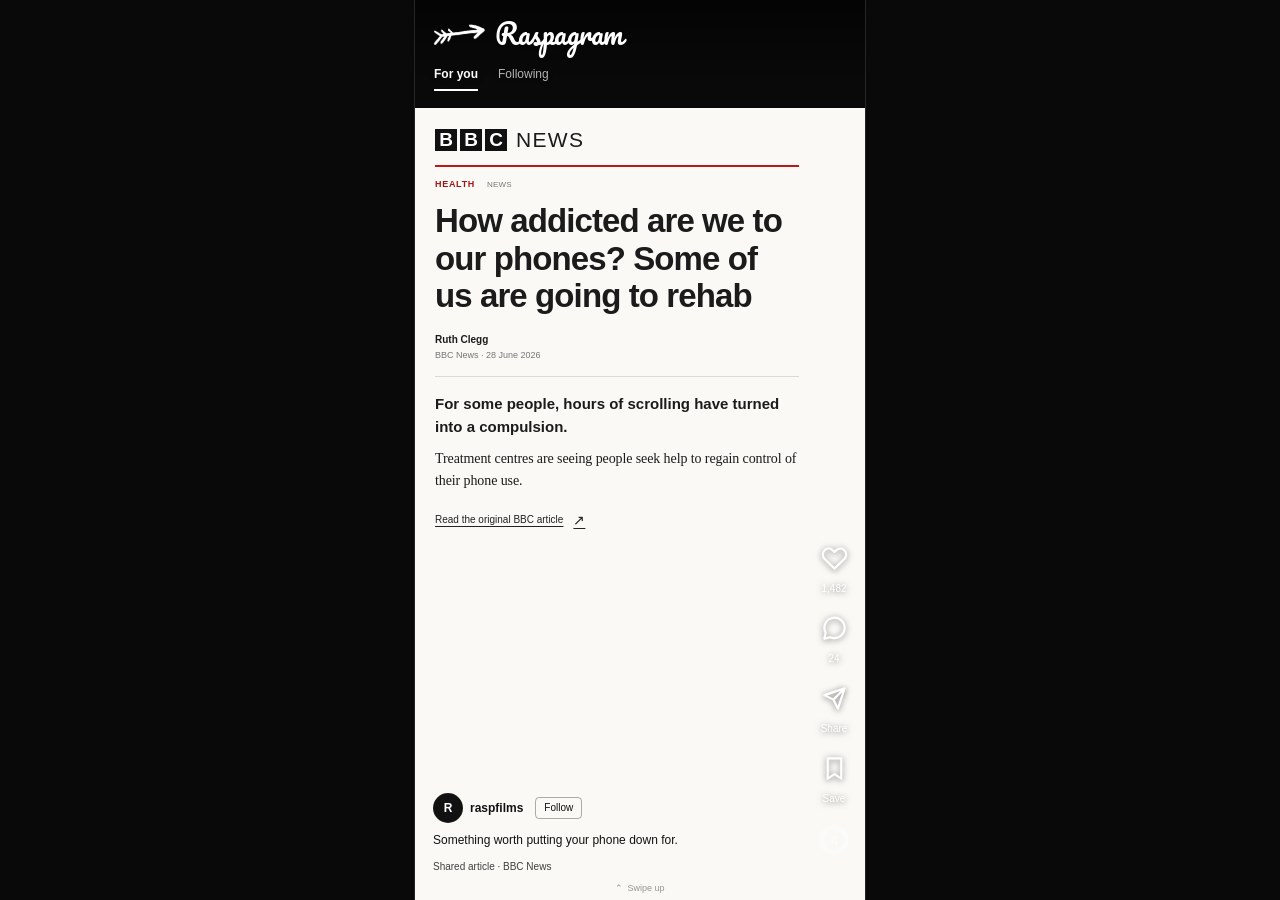
==== commit a3ecfba6: "Publish manual Raspagram feed and revised news/retreat reels" ====
--- a/doomscroll/index.html
+++ b/doomscroll/index.html
@@ -1,76 +1,55 @@
-<!doctype html>
-<html lang="en">
-<head>
-<meta charset="utf-8">
-<meta name="viewport" content="width=device-width, initial-scale=1, viewport-fit=cover">
-<meta name="theme-color" content="#10120e">
-<meta name="description" content="DOOM SCROLL. An upcoming film by Josie Charles and Nathan Miller. Can't wait? Enter Night One, the game.">
-<title>DOOM SCROLL — An upcoming film</title>
-<link rel="canonical" href="https://raspfilms.com/doomscroll/">
-<meta property="og:type" content="website">
-<meta property="og:title" content="DOOM SCROLL — An upcoming film">
-<meta property="og:description" content="An upcoming film by Josie Charles and Nathan Miller. The feed stops here. Can't wait? Enter Night One.">
-<meta property="og:url" content="https://raspfilms.com/doomscroll/">
-<meta property="og:image" content="https://raspfilms.com/doomscroll/retreat-photo-v5.jpg">
-<meta name="twitter:card" content="summary_large_image">
-<link rel="icon" href="mark.svg" type="image/svg+xml">
-<link rel="preload" href="doom-narrow.woff" as="font" type="font/woff" crossorigin>
-<link rel="preload" href="retreat-photo-v5.jpg" as="image">
-<link rel="preload" href="doom-night.woff" as="font" type="font/woff" crossorigin>
-<link rel="stylesheet" href="style.css">
-<noscript><style>.feed{transform:translateY(-700%)}.reel:nth-child(8){transform:translateY(700%)}.invite{visibility:visible;opacity:1;transform:none}.social,.feed-tabs,.controls,.progress,.easter-egg{display:none}</style></noscript>
-</head>
-<body>
-<svg class="svg-defs" xmlns="http://www.w3.org/2000/svg" aria-hidden="true"><defs>
+<!doctype html><html lang="en"><head><meta charset="utf-8"><meta name="viewport" content="width=device-width,initial-scale=1,viewport-fit=cover"><meta name="theme-color" content="#050505"><meta name="description" content="A feed you can't put down. DOOM SCROLL, an upcoming film by Josie Charles and Nathan Miller."><title>Raspagram — DOOM SCROLL</title><link rel="canonical" href="https://raspfilms.com/doomscroll/">
+<meta property="og:type" content="website"><meta property="og:title" content="DOOM SCROLL — An upcoming film"><meta property="og:description" content="An upcoming film by Josie Charles and Nathan Miller. The feed stops here."><meta property="og:url" content="https://raspfilms.com/doomscroll/"><meta property="og:image" content="https://raspfilms.com/doomscroll/cabin-clay.jpg"><meta name="twitter:card" content="summary_large_image"><link rel="icon" href="mark.svg" type="image/svg+xml"><link rel="preload" href="doom-night.woff" as="font" type="font/woff" crossorigin><link rel="stylesheet" href="style.css?v=8"></head><body><svg class="svg-defs" xmlns="http://www.w3.org/2000/svg" aria-hidden="true"><defs>
 <symbol id="spiral" viewBox="0 0 100 100"><g fill="none" stroke="currentColor" stroke-width="4.8" stroke-linecap="round"><path id="arm" d="M50 51 C37 46 26 38 27 26 C28 12 48 10 53 23 C57 34 40 41 36 30 C33 22 44 18 47 25"/><use href="#arm" transform="rotate(120 50 51)"/><use href="#arm" transform="rotate(240 50 51)"/></g></symbol>
 <symbol id="heart" viewBox="0 0 24 24"><path d="M20.8 4.6c-2.1-2.1-5.3-1.9-7.4.2L12 6.2l-1.4-1.4c-2.1-2.1-5.3-2.3-7.4-.2-2.2 2.2-2.1 5.7.1 7.9L12 21l8.7-8.5c2.2-2.2 2.3-5.7.1-7.9Z"/></symbol>
 <symbol id="chat" viewBox="0 0 24 24"><path d="M21 11.5a9 9 0 0 1-9 9c-1.4 0-2.7-.3-3.8-.8L3 21l1.2-5.2A9 9 0 1 1 21 11.5Z"/></symbol>
 <symbol id="send" viewBox="0 0 24 24"><path d="m21 3-6 18-4-8-8-4 18-6ZM11 13 21 3"/></symbol>
 </defs></svg>
-<div class="desktop-note left-note" aria-hidden="true"><span class="edition">RASP FILMS / 001</span><p>JUST<br>ONE<br>MORE.</p><span class="small-note">YOU KNOW HOW THIS GOES.</span></div>
-<main class="screen" id="screen" aria-label="Doom Scroll animated film landing page">
- <div class="feed" id="feed">
-  <section class="reel camp retreat" style="--scene:0" aria-hidden="true">
-   <div class="retreat-art"></div><div class="retreat-wash"></div>
-   <div class="retreat-heading"><span class="retreat-kicker">A PRIVATE INVITATION</span><h2>CAMP<br><i>LLANLLWNI</i></h2><div class="retreat-rule"></div><p>An exclusive rural retreat.<br>Far from everything. Closer to yourself.</p></div>
-   <div class="retreat-details"><span class="retreat-badge"><svg aria-hidden="true"><use href="#spiral"/></svg><span>DISCONNECT<br>TO RECONNECT</span></span><span class="retreat-invite">YOUR INVITATION AWAITS</span></div>
-   <div class="post"><b><span class="avatar olive">L</span>camp_llanllwni <span class="follow">Follow</span></b><p>Digital detox. Rural luxury. Space to breathe.</p><span class="audio">♫ original audio · the quieter life</span></div>
-  </section>
-  <section class="reel beauty photo-reel" style="--scene:1" aria-hidden="true"><div class="photo beauty-photo"></div><div class="photo-wash"></div><div class="beauty-hook"><span>GET READY WITH ME</span><h2>This filter<br>is my face now.</h2><small>part 47 / the perfect morning routine</small></div><div class="beauty-sticker">NO FILTER*</div><div class="post"><b><span class="avatar peach">w</span>the_real_willow <span class="follow">Follow</span></b><p>*except this one. And this one. #GRWM</p><span class="audio">♫ original audio · main character energy</span></div></section>
-  <section class="reel sugar" style="--scene:2" aria-hidden="true">
+<main class="screen" id="screen" aria-label="Raspagram fictional reel feed">
+<div class="feed" id="feed" tabindex="0" aria-label="Reels. Swipe up, scroll or use the arrow keys."><section class="reel news press-reel" aria-label="BBC News article about phone addiction">
+<article class="press-page bbc-page"><div class="press-masthead bbc-masthead"><span class="bbc-blocks"><i>B</i><i>B</i><i>C</i></span><b>NEWS</b></div><div class="press-section">HEALTH <span>NEWS</span></div><h2>How addicted are we to our phones? Some of us are going to rehab</h2><div class="press-byline"><b>Ruth Clegg</b><span>BBC News · 28 June 2026</span></div><p class="press-lead">For some people, hours of scrolling have turned into a compulsion.</p><p class="press-body">Treatment centres are seeing people seek help to regain control of their phone use.</p><a class="read-original" href="https://www.bbc.co.uk/news/articles/cvg7v7j3wqwo" target="_blank" rel="noopener noreferrer">Read the original BBC article <span>↗</span></a></article>
+<div class="post"><b><span class="avatar black">R</span>raspfilms <span class="follow">Follow</span></b><p>Something worth putting your phone down for.</p><span class="audio">Shared article · BBC News</span></div><div class="swipe-hint" id="swipe-hint"><span>⌃</span>Swipe up</div></section>
+<section class="reel odin press-reel" aria-label="Fictional news article about ODIN's wellness retreat">
+<article class="press-page valley-page"><div class="valley-masthead">The Valley Brief<span>TECHNOLOGY. POWER. PEOPLE.</span></div><div class="press-section">TECH &amp; BUSINESS <span>PROFILE</span></div><h2>ODIN steps down as Silicon Valley CEO to launch a wellness retreat</h2><p class="press-deck">The Hush Technologies founder is trading the boardroom for the Welsh countryside.</p><div class="press-byline"><b>Nia Price</b><span>3 min read · Business</span></div><div class="odin-quote"><span>“</span>People don't need another app.<br>They need a way out.</div><p class="press-body">His new venture, Camp Llanllwni, promises small-group retreats, woodland cabins and a break from life online.</p><small class="fictional-credit">From the world of DOOM SCROLL.</small></article>
+<div class="post"><b><span class="avatar grey">V</span>the_valley_brief <span class="follow">Follow</span></b><p>From Silicon Valley to a valley in Wales.</p><span class="audio">The Valley Brief · founder stories</span></div></section><section class="reel camp" aria-label="Camp Llanllwni retreat advert">
+<img class="scene-photo camp-photo" src="cabin-clay.jpg" alt="A real secluded A-frame cabin surrounded by woodland, with warm interior lights at dusk" loading="lazy" width="1600" height="1067"><div class="photo-wash"></div>
+<div class="camp-copy"><span class="camp-location">WEST WALES / A PRIVATE RETREAT</span><h2>Your own<br>quiet corner.</h2><p>Private woodland cabins.<br>Fireside evenings. Slower mornings.</p><div class="camp-name">CAMP LLANLLWNI</div><span class="camp-detail">A small-group digital detox retreat.</span></div>
+<div class="post"><b><span class="avatar olive">L</span>camp_llanllwni <span class="follow">Follow</span></b><small class="partnership">Sponsored</small><p>A few days in the woods. A little less of everything else.</p><span class="audio">♫ original audio · camp_llanllwni</span></div></section>
+<section class="reel beauty" aria-label="Willow's fictional diet pill advert">
+<img class="scene-photo willow-photo" src="willow-glow.jpg" alt="Willow, a fictional adult mixed-race beauty influencer, holding GLOW diet pills in a sponsored selfie" loading="lazy" width="1086" height="1448"><div class="photo-wash"></div>
+<span class="ad-label">PAID PARTNERSHIP</span><div class="willow-hook"><span>MY LITTLE GLOW-UP SECRET</span><h2>GLOW.</h2></div>
+<div class="post"><b><span class="avatar peach">W</span>the_real_willow <span class="follow">Follow</span></b><p>Everyone keeps asking what I've changed 👀<br>GLOW diet pills. Code WILLOW10. #ad</p><span class="audio">♫ original audio · the_real_willow</span></div></section>
+<section class="reel sugar">
    <div class="candy-world"><div class="candy-orbit"></div><div class="candy-grid" id="candies"></div><span class="burst">SUGAR<br>SMUSH!</span></div>
    <div class="reel-hook">your brain wants<br><i>one more hit.</i></div>
    <div class="post"><b><span class="avatar pink">s</span>sugarsmush <span class="follow">Follow</span></b><p>You've got time for one more round. 🍬</p><span class="audio">♫ original audio · sugar rush</span></div>
   </section>
-  <section class="reel fence photo-reel" style="--scene:3" aria-hidden="true"><div class="photo fence-photo"></div><div class="photo-wash"></div><div class="challenge-hook"><h2><span>ELECTRIC</span><span>FENCE</span><em>CHALLENGE</em></h2><span class="challenge-part">PT.1</span></div><div class="post"><b><span class="avatar blue">N</span>N1k0_dab3zt! <span class="follow">Follow</span></b><span class="audio">♫ original audio · terrible ideas</span></div></section>
-  <section class="reel olivia photo-reel" style="--scene:4" aria-hidden="true"><div class="photo olivia-photo"></div><div class="photo-wash"></div><div class="olivia-hook"><h2>Olivia<br><i>Dreams</i></h2><p>You're still awake?<br>I was hoping you would be.</p></div><div class="subscription-tease"><span class="lock-icon" aria-hidden="true"><svg viewBox="0 0 24 24" width="19" height="19" fill="none" stroke="currentColor" stroke-width="1.6"><rect x="5" y="10" width="14" height="11" rx="2"/><path d="M8 10V7a4 4 0 0 1 8 0v3M12 14v3"/></svg></span><span>Something just for you.<small>EXCLUSIVE CONTENT · SUBSCRIBE</small></span><span>↗</span></div><div class="post"><b><span class="avatar lavender">o</span>olivia_dreams <span class="follow">Follow</span></b><p>You know where to find me. Link in bio ♡</p><span class="audio">♫ original audio · sweet dreams</span></div></section>
-  <section class="reel screentime" style="--scene:5" aria-hidden="true"><div class="clock-bg"><span>02:47</span><small>JUST FIVE MORE MINUTES.</small></div><div class="report-card"><div class="report-heading"><span class="hourglass">⌛</span><b>Screen Time</b><small>now</small></div><h2>Your week,<br>on screen.</h2><div class="time-stat"><strong>9h 41m</strong><span>DAILY AVERAGE</span></div><div class="usage-bars" aria-hidden="true"><i style="--bar:43%"></i><i style="--bar:56%"></i><i style="--bar:70%"></i><i style="--bar:64%"></i><i style="--bar:84%"></i><i style="--bar:96%"></i><i style="--bar:88%"></i></div><div class="report-days">M T W T F S S</div><p>↑ 38% from last week</p><div class="ignore-limit">Ignore limit for today <span>↗</span></div></div><div class="report-dismiss" id="report-dismiss">Maybe tomorrow.</div><div class="post"><b><span class="avatar grey">∞</span>the_algorithm <span class="follow">Follow</span></b><p>Time well spent. Probably.</p><span class="audio">♫ original audio · just one more</span></div></section>
-  <section class="reel office" style="--scene:6" aria-hidden="true">
+<section class="reel fence photo-reel"><div class="photo fence-photo"></div><div class="photo-wash"></div><div class="challenge-hook"><h2><span>ELECTRIC</span><span>FENCE</span><em>CHALLENGE</em></h2><span class="challenge-part">PT.1</span></div><div class="post"><b><span class="avatar blue">N</span>N1k0_dab3zt! <span class="follow">Follow</span></b><span class="audio">♫ original audio · terrible ideas</span></div></section>
+<section class="reel olivia photo-reel"><div class="photo olivia-photo"></div><div class="photo-wash"></div><div class="olivia-hook"><h2>Olivia<br><i>Dreams</i></h2><p>You're still awake?<br>I was hoping you would be.</p></div><div class="subscription-tease"><span class="lock-icon"><svg viewBox="0 0 24 24" width="19" height="19" fill="none" stroke="currentColor" stroke-width="1.6"><rect x="5" y="10" width="14" height="11" rx="2"/><path d="M8 10V7a4 4 0 0 1 8 0v3M12 14v3"/></svg></span><span>Something just for you.<small>EXCLUSIVE CONTENT · SUBSCRIBE</small></span><span>↗</span></div><div class="post"><b><span class="avatar lavender">o</span>olivia_dreams <span class="follow">Follow</span></b><p>You know where to find me. Link in bio ♡</p><span class="audio">♫ original audio · sweet dreams</span></div></section>
+<section class="reel screentime" aria-label="Phone screen time notification">
+<div class="lock-wallpaper"></div><div class="lock-date">Sunday, 11 October</div><div class="lock-time">02:47</div><div class="lock-note">Sleep Focus</div>
+<div class="report-card"><div class="report-heading"><span class="screen-time-app" aria-hidden="true"><svg viewBox="0 0 24 24"><path d="M7 3h10M7 21h10M8 3v4l8 10v4M16 3v4L8 17v4"/></svg></span><b>SCREEN TIME</b><small>now</small></div><div class="time-stat"><strong>9h 41m</strong><span>Daily average</span></div><button class="ignore-limit" id="ignore-limit">Ignore Limit for Today</button></div>
+<div class="report-dismiss" id="report-dismiss">Maybe tomorrow.</div><div class="lock-tools" aria-hidden="true"><span><svg viewBox="0 0 24 24"><path d="M9 3h6v3H9zM8 7h8l-2 7v7h-4v-7z"/></svg></span><span><svg viewBox="0 0 24 24"><path d="M3 7h5l2-3h4l2 3h5v13H3z"/><circle cx="12" cy="13" r="4"/></svg></span></div>
+<div class="post"><b><span class="avatar grey">∞</span>the_algorithm <span class="follow">Follow</span></b><p>Time well spent. Probably.</p><span class="audio">♫ original audio · just one more</span></div></section>
+<section class="reel office">
    <div class="office-art"></div><div class="office-wash"></div>
    <div class="office-heading"><h2>OFFICE<br>B*TCH</h2></div>
-   <div class="office-tasks" aria-hidden="true">
+   <div class="office-tasks">
     <div class="office-task stamp-task"><small>STAMP PAPERS</small><div class="paper-stack"><i></i><i></i><i></i><span class="stamp-imprint">APPROVED</span></div><div class="rubber-stamp"><i></i><b></b></div><span class="task-points">+100!</span></div>
     <div class="office-task coffee-task"><small>MAKE COFFEES</small><div class="coffee-queue"><span class="coffee-cup"><i></i></span><span class="coffee-cup"><i></i></span><span class="coffee-cup"><i></i></span></div><span class="coffee-ready">ORDER UP!</span></div>
    </div>
    <div class="office-loop">STAMP. BREW. REPEAT. <span>↻</span></div>
    <div class="post"><b><span class="avatar office-avatar">O</span>office_btch <span class="follow">Follow</span></b><p>One more task. Then you can clock off.</p><span class="audio">♫ original audio · working overtime</span></div>
   </section>
+<section class="reel film" aria-labelledby="film-title">
+<div class="film-content"><h1 id="film-title" aria-label="DOOM SCROLL"><span>DOOM</span><span>SCROLL</span></h1><p class="film-credit"><span>AN UPCOMING FILM BY</span><strong>JOSIE CHARLES<br><span>AND</span> NATHAN MILLER</strong></p></div>
+<a class="easter-egg" id="egg" href="play/" aria-label="Can't wait? Play Doom Scroll — Night One" aria-hidden="true" tabindex="-1"><span class="egg-orbit"></span><svg aria-hidden="true"><use href="#spiral"/></svg><span class="egg-whisper">Can't wait?</span></a>
+<noscript><a class="no-js-game" href="play/">Can't wait? Play Night One</a></noscript></section></div>
+<header class="feed-header"><a class="feed-brand" id="brand" href="#" aria-label="Raspagram, back to first reel"><img class="rasp-brand-mark" src="rasp-arrow-white.png" alt="Rasp Films" width="55" height="17"><span>Raspagram</span></a></header>
+<div class="feed-tabs" aria-hidden="true"><b>For you</b><span>Following</span></div>
+<aside class="social" id="social" aria-label="Reel actions"><button id="like" aria-label="Like reel" aria-pressed="false"><svg aria-hidden="true"><use href="#heart"/></svg><small id="likes">1,482</small></button><button id="comments" aria-label="Read comments"><svg aria-hidden="true"><use href="#chat"/></svg><small id="comment-count">24</small></button><button id="share" aria-label="Share this reel"><svg aria-hidden="true"><use href="#send"/></svg><small>Share</small></button><button id="save" aria-label="Save reel" aria-pressed="false"><svg aria-hidden="true" viewBox="0 0 24 24"><path d="M6 3h12v18l-6-4-6 4V3Z"/></svg><small>Save</small></button><div class="record" aria-hidden="true">♫</div></aside>
 
-  <section class="reel film" style="--scene:7" aria-labelledby="film-title">
-   <div class="film-content"><h1 id="film-title" aria-label="DOOM SCROLL"><span>DOOM</span><span>SCROLL</span></h1><p class="film-credit"><span>AN UPCOMING FILM BY</span><strong>JOSIE CHARLES<br><span>AND</span> NATHAN MILLER</strong></p></div>
-   <button class="easter-egg" id="egg" aria-label="Reveal a secret from Camp Llanllwni" aria-expanded="false" aria-controls="invite" disabled><span class="egg-orbit"></span><svg aria-hidden="true"><use href="#spiral"/></svg><span class="egg-whisper">Can't wait?</span></button>
-   <a class="invite" id="invite" href="play/" aria-label="Can't wait? Enter Doom Scroll — Night One"><svg class="invite-mark" aria-hidden="true"><use href="#spiral"/></svg><span><small class="secret-label">CAMP LLANLLWNI IS WAITING.</small><strong>Can't wait?</strong><small>ENTER NIGHT ONE ↗</small></span></a>
-  </section>
- </div>
- <header class="feed-header"><div class="feed-brand"><svg aria-hidden="true"><use href="#spiral"/></svg><span id="feed-label">Reels</span></div><div class="controls"><button id="pause" aria-label="Pause intro">Ⅱ</button><button id="skip">Skip intro ↗</button><button id="replay" hidden>Replay ↻</button></div></header>
- <div class="feed-tabs" id="feed-tabs" aria-hidden="true"><b>For you</b><span>Following</span></div>
- <div class="social" id="social" aria-hidden="true"><div><svg><use href="#heart"/></svg><small id="likes">24.8K</small></div><div><svg><use href="#chat"/></svg><small>126</small></div><div><svg><use href="#send"/></svg><small>Send</small></div><div class="record">♫</div></div>
- <div class="touch-glow" id="touch-glow" aria-hidden="true"></div><div class="hand" id="hand" aria-hidden="true"><img src="thumb-only.png" alt="" fetchpriority="high"></div>
- <div class="interruption" id="interruption" aria-hidden="true"><svg><use href="#spiral"/></svg></div>
- <div class="grain" aria-hidden="true"></div><div class="progress" aria-hidden="true"><span id="progress"></span></div>
- <div class="sr-only" role="status" id="status">A short animated reel sequence. Skip intro to reveal the film and game link.</div>
-</main>
-<div class="desktop-note right-note" aria-hidden="true"><span class="vertical">A VIOLENT COMEDY ABOUT PHONE ADDICTION</span><span class="small-note">THE FEED STOPS HERE.</span></div>
-<script src="script.js"></script>
-</body>
-</html>
+<div class="double-heart" id="double-heart" aria-hidden="true"><svg><use href="#heart"/></svg></div>
+<dialog class="comments-sheet" id="comments-sheet" aria-labelledby="comments-title"><div class="sheet-handle"></div><header><h2 id="comments-title">Comments</h2><button id="close-comments" aria-label="Close comments">×</button></header><div id="comment-list"></div><p class="comments-note">Comments from the fictional feed.</p></dialog>
+<div class="toast" id="toast" role="status"></div><div class="sr-only" id="status" role="status" aria-live="polite">Swipe up to explore the feed.</div>
+</main><script src="script.js?v=8"></script></body></html>
--- a/doomscroll/style.css
+++ b/doomscroll/style.css
@@ -1,38 +1,4 @@
-@font-face{font-family:Doom Narrow;src:url(doom-narrow.woff) format("woff");font-weight:900;font-display:swap}
-:root{color-scheme:dark;--acid:#d0ff56;--bone:#f2f0e4;--ink:#10120e}*{box-sizing:border-box}html,body{margin:0;min-height:100%;background:var(--ink);color:var(--bone);font-family:Arial,Helvetica,sans-serif}body{display:flex;align-items:center;justify-content:center;min-height:100dvh;overflow:hidden}button,a{-webkit-tap-highlight-color:transparent}button{font:inherit;color:inherit;cursor:pointer}button:focus-visible,a:focus-visible{outline:3px solid white;outline-offset:5px}.svg-defs{position:absolute;width:0;height:0;overflow:hidden}.screen{position:relative;isolation:isolate;width:min(100%,450px);height:100dvh;max-height:960px;overflow:hidden;background:#10120e;box-shadow:0 0 0 1px #34372b,0 0 130px #252b1660}.feed{position:absolute;inset:0;transition:transform .5s cubic-bezier(.2,.7,.18,1);will-change:transform}.reel{position:absolute;inset:0;overflow:hidden}.reel:nth-child(2){top:100%;bottom:-100%}.reel:nth-child(3){top:200%;bottom:-200%}.reel:nth-child(4){top:300%;bottom:-300%}.feed-header{position:absolute;z-index:6;top:0;left:0;right:0;padding:calc(20px + env(safe-area-inset-top)) 22px 19px;display:flex;justify-content:space-between;align-items:center;background:linear-gradient(#0007,transparent)}.feed-brand{display:flex;align-items:center;gap:8px;font-size:24px;font-weight:700;letter-spacing:-.8px}.feed-brand svg{width:32px;height:32px;color:var(--acid);display:none}.controls{display:flex;align-items:center;gap:10px}.controls button{background:#0b0e0c65;border:1px solid #ffffff40;border-radius:20px;padding:8px 12px;font-size:11px;letter-spacing:.1px;backdrop-filter:blur(12px)}.controls #pause{width:31px;height:31px;padding:4px;font-size:13px}.controls [hidden]{display:none}.feed-tabs{position:absolute;z-index:4;top:calc(79px + env(safe-area-inset-top));left:23px;display:flex;gap:22px;font-size:13px;transition:opacity .3s}.feed-tabs b{border-bottom:2px solid var(--bone);padding-bottom:8px}.feed-tabs span{opacity:.6}.post{position:absolute;left:22px;right:64px;bottom:55px;z-index:2;font-size:12px;text-shadow:0 1px 5px #000}.post b{display:flex;align-items:center;gap:7px;font-size:12px}.post p{margin:12px 0}.follow{margin-left:5px;border:1px solid #ffffff80;border-radius:4px;padding:4px 7px;font-size:10px}.avatar{width:28px;height:28px;border:1px solid #ffffffa0;border-radius:50%;display:grid;place-items:center;font-family:Georgia,serif;font-size:20px;font-weight:normal}.avatar svg{width:26px;height:26px}.pink{background:#cf258e}.olive{background:#556734}.black{background:#10150b;color:var(--acid)}.audio{font-size:10px;opacity:.85}.social{position:absolute;z-index:3;right:15px;bottom:125px;display:grid;gap:25px;text-align:center;transition:opacity .3s}.social svg{width:26px;height:26px;fill:none;stroke:currentColor;stroke-width:1.7;display:block;margin:0 auto 7px}.social small{font-size:10px}.record{border:5px solid #ffffff28;border-radius:50%;width:31px;height:31px;font-size:14px;display:grid;place-items:center;animation:record 8s linear infinite}.grain{position:absolute;inset:0;z-index:8;pointer-events:none;opacity:.09;background-image:url("data:image/svg+xml,%3Csvg xmlns='http://www.w3.org/2000/svg' width='170' height='170'%3E%3Cfilter id='n'%3E%3CfeTurbulence type='fractalNoise' baseFrequency='.84' numOctaves='3' stitchTiles='stitch'/%3E%3C/filter%3E%3Cpath fill='%23ffffff' filter='url(%23n)' opacity='.8' d='M0 0h170v170H0z'/%3E%3C/svg%3E")}.progress{position:absolute;bottom:0;left:0;right:0;height:2px;z-index:9;background:#ffffff20}.progress span{display:block;height:100%;background:var(--acid);width:0;transition:width .12s linear}.hand{position:absolute;z-index:5;right:-95px;bottom:-148px;width:235px;transform:rotate(-18deg) translateY(230px);opacity:0;pointer-events:none;filter:blur(.2px)}.hand svg{width:100%;display:block}.hand.flick{animation:flick .92s cubic-bezier(.23,.6,.28,1) forwards}.hand.hold{transform:rotate(-22deg) translate(5px,5px);opacity:1;transition:transform .55s ease,opacity .55s}.hand.exit{transform:rotate(-8deg) translate(40px,230px);opacity:0;transition:transform .8s ease,opacity .6s}.interruption{position:absolute;inset:0;z-index:10;background:var(--acid);color:var(--ink);display:grid;place-items:center;opacity:0;pointer-events:none}.interruption svg{width:50%;height:50%}.interruption.show{animation:interrupt .6s ease-out forwards}
-/* Fictional campaign reels */
-.sugar{background:#7521ba}.candy-world{position:absolute;inset:0;background:radial-gradient(ellipse at 30% 25%,#f371ff,#9231d1 55%,#3e1475)}.candy-orbit{position:absolute;width:550px;height:550px;left:-170px;top:80px;border:1px solid #ffffff20;border-radius:50%;box-shadow:0 0 0 60px #ffffff08,0 0 0 120px #ffffff04;animation:record 18s linear infinite}.candy-grid{position:absolute;left:7%;right:7%;top:28%;display:grid;grid-template-columns:repeat(5,1fr);gap:9px;transform:rotate(-12deg);animation:candybob 3s ease-in-out infinite}.candy{aspect-ratio:1;display:block;border-radius:24%;box-shadow:inset 3px 5px 4px #ffffff7a,inset -4px -6px 4px #0004,0 8px 10px #48117370;position:relative}.candy:after{content:"";position:absolute;top:10%;left:18%;width:40%;height:12%;border-radius:50%;background:#ffffff8c;transform:rotate(-15deg)}.candy:nth-child(5n+1){background:#ff585f;transform:rotate(15deg);border-radius:50%}.candy:nth-child(5n+2){background:#ffde52}.candy:nth-child(5n+3){background:#54e3d6;border-radius:45% 15%}.candy:nth-child(5n+4){background:#ff77bc;transform:rotate(-12deg)}.candy:nth-child(5n){background:#97ed57;border-radius:50%}.burst{position:absolute;top:18%;left:9%;right:9%;text-align:center;font-family:'Doom Narrow',Impact,'Arial Narrow',sans-serif;font-size:clamp(60px,17vw,88px);line-height:.82;color:#ffeb62;text-shadow:4px 4px #b31d86,-2px -2px #fff7;transform:rotate(-7deg);letter-spacing:-2px}.reel-hook{position:absolute;bottom:23%;left:24px;font-size:27px;font-weight:900;letter-spacing:-1px;line-height:1.05;max-width:85%;text-shadow:2px 3px #570c93}.reel-hook i{font-style:normal;color:#ffec72}.wellness-art{position:absolute;inset:0;background:#bbccb1;overflow:hidden;color:#202e24}.sun{position:absolute;right:16%;top:17%;width:130px;height:130px;background:#ede4ae;border-radius:50%;box-shadow:0 0 60px #faf2c870}.hill{position:absolute;border-radius:50% 50% 0 0;width:180%;height:55%;left:-40%;bottom:7%}.hill-back{background:#749484;transform:rotate(-15deg);bottom:19%}.hill-front{background:#365f54;transform:rotate(22deg);left:0;bottom:10%}.water{position:absolute;bottom:0;left:0;right:0;height:40%;background:linear-gradient(#8fb8a5,#1f4a42)}.ripple{position:absolute;width:360px;height:60px;left:calc(50% - 180px);top:70%;border:1px solid #eeeeac70;border-radius:50%;box-shadow:0 0 0 19px #dae1a815,0 0 0 49px #dae1a809;animation:ripple 4s ease-in-out infinite}.wellness-label{position:absolute;top:28%;left:27px;letter-spacing:3px;font-size:10px}.wellness-art h2{position:absolute;left:24px;top:30%;font-family:Georgia,serif;font-size:58px;font-weight:400;line-height:1.04;letter-spacing:-3px;margin:0}.wellness-caption{position:absolute;left:27px;top:49%;font-size:11px}.camp-art{position:absolute;inset:0;background:#171e15 url('retreat-photo-v5.jpg') center center/cover no-repeat;transform:scale(1.05);animation:woods 14s ease-in-out infinite alternate}.camp-wash{position:absolute;inset:0;background:linear-gradient(#0002,transparent 20%,#0003 60%,#000a)}.camp-copy{position:absolute;left:25px;top:24%;right:30px}.camp-copy>span{font-size:10px;color:var(--acid);letter-spacing:2px}.camp-copy h2{font-family:'Doom Narrow',Impact,'Arial Narrow',sans-serif;text-transform:uppercase;font-size:65px;font-weight:900;line-height:.93;letter-spacing:-1px;margin:18px 0}.camp-copy em{color:var(--acid);font-style:normal}.film-wash{position:absolute;inset:0;background:linear-gradient(#080c0890 10%,#090e0630 45%,#0a0f0780 70%,#080b08 100%)}.film-content{position:absolute;left:18px;right:18px;top:19%;text-align:center;z-index:2}.eyebrow{display:block;font-size:8px;letter-spacing:2.1px;line-height:1.4;margin-bottom:18px}.film-content h1{font-family:'Doom Narrow',Impact,'Arial Narrow','Helvetica Neue',sans-serif;font-weight:900;font-size:114px;line-height:.85;letter-spacing:-5px;margin:0 0 21px;text-transform:uppercase;text-shadow:1px 0 #deded1}.film-content h1 span{display:block;transform:scaleX(.96)}.film-content h1 span:first-child{letter-spacing:0;font-size:132px}.credit{font-size:12px;line-height:1.7;margin:0}.credit strong{font-weight:600;letter-spacing:.2px}.invite{position:absolute;bottom:15%;left:22px;right:22px;z-index:3;background:var(--acid);color:#11170c;display:flex;align-items:center;gap:5px;padding:17px 12px;text-decoration:none;transform:translateY(24px);opacity:0;visibility:hidden;transition:opacity .4s,transform .4s,visibility .4s;box-shadow:0 6px 40px #0007}.invite-mark{width:66px;height:66px;flex:none}.invite strong{display:block;font-family:'Doom Narrow',Impact,'Arial Narrow',sans-serif;font-size:35px;font-weight:900;line-height:1.05;letter-spacing:-.8px}.invite small{display:block;margin-top:8px;font-size:9px;letter-spacing:2px;font-weight:700}.invite-arrow{font-size:32px;margin-left:auto;margin-right:8px}.invite:hover{background:#e2ff9b;transform:translateY(-3px)}.film-footer{position:absolute;bottom:40px;left:22px;right:22px;display:flex;justify-content:space-between;align-items:center;font-size:7px;letter-spacing:1.3px;z-index:3}.film-footer>span{color:var(--acid)}.film-footer a{color:var(--bone);text-decoration:none;letter-spacing:.6px;border-bottom:1px solid #ffffff38;padding-bottom:4px}.revealed .invite{transform:translateY(0);opacity:1;visibility:visible}.landed .feed-brand svg{display:block}.landed .feed-brand span{font-size:10px;letter-spacing:2px;font-weight:400}.landed .feed-tabs,.landed .social{opacity:0;pointer-events:none}.landed .progress{opacity:0;transition:opacity 1s}.paused .candy-grid,.paused .record,.paused .ripple,.paused .camp-art{animation-play-state:paused}.desktop-note{position:absolute;width:180px;color:#686e5d}.left-note{left:max(32px,calc(50% - 440px));top:10%;}.edition,.small-note{font-family:monospace;font-size:8px;letter-spacing:1.5px;display:block}.left-note p{font-family:'Doom Narrow',Impact,'Arial Narrow',sans-serif;font-size:59px;line-height:.88;letter-spacing:-1px;color:#adb29e;margin:30px 0}.right-note{right:max(30px,calc(50% - 440px));bottom:10%;text-align:right}.vertical{writing-mode:vertical-rl;display:block;margin-left:auto;font-family:monospace;font-size:9px;letter-spacing:2.4px;margin-bottom:34px}.sr-only{position:absolute;width:1px;height:1px;padding:0;margin:-1px;overflow:hidden;clip:rect(0,0,0,0);white-space:nowrap;border:0}
-@keyframes flick{0%{opacity:0;transform:rotate(-18deg) translate(15px,165px)}20%{opacity:1;transform:rotate(-22deg) translate(0,12px)}52%{opacity:1;transform:rotate(-25deg) translate(-12px,-160px)}76%{opacity:1;transform:rotate(-18deg) translate(9px,20px)}100%{opacity:1;transform:rotate(-18deg) translate(9px,60px)}}@keyframes interrupt{0%{opacity:0}12%,40%{opacity:1}100%{opacity:0}}@keyframes candybob{50%{transform:rotate(-7deg) translateY(-10px)}}@keyframes record{to{transform:rotate(360deg)}}@keyframes ripple{50%{transform:scale(1.2);opacity:.5}}@keyframes woods{to{transform:scale(1.13) translateY(-7px)}}
-@media(min-width:850px){.screen{height:min(94dvh,900px);border-radius:3px}.film-content h1{font-size:116px}.film-content h1 span:first-child{font-size:134px}}@media(max-width:849px){.desktop-note{display:none}}@media(max-width:380px){.film-content h1{font-size:94px}.film-content h1 span:first-child{font-size:112px}.eyebrow{font-size:7px;letter-spacing:1.3px}.invite{left:16px;right:16px;padding:13px 8px}.invite strong{font-size:30px}.invite-mark{width:55px;height:55px}.film-footer{left:16px;right:16px;font-size:6px;letter-spacing:.7px}}@media(max-height:690px){.film-content{top:17%}.film-content h1{font-size:90px;margin-bottom:15px}.film-content h1 span:first-child{font-size:103px}.eyebrow{margin-bottom:11px}.credit{font-size:11px}.invite{bottom:12%;padding:10px}.invite-mark{width:48px;height:48px}.invite strong{font-size:30px}.film-footer{bottom:25px}.camp-copy h2{font-size:54px}.wellness-art h2{font-size:50px}}
-@media(prefers-reduced-motion:reduce){*,*:before,*:after{animation:none!important;transition:none!important}.interruption{display:none}.hand{display:none}.camp-art{transform:none}}
-/* Second pass: the feed gets more personal, then the camp quietly takes over. */
-.reel:nth-child(n){top:0;bottom:0;transform:translateY(calc(var(--scene) * 100%))}.feed{transition:none}.reel:not(.active) .photo,.reel:not(.active) .camp-art,.reel:not(.active) .candy-grid,.reel:not(.active) .ripple,.paused .photo{animation-play-state:paused}.photo{position:absolute;inset:0;background-position:center;background-size:cover;animation:portrait-drift 6s ease-in-out infinite alternate;will-change:transform}.beauty-photo{background-image:url('beauty.jpg')}.fence-photo{background-image:url('fence-teen-v5.jpg');animation:challenge-drift 2.2s ease-in-out infinite alternate}.olivia-photo{background-image:url('olivia-silhouette.jpg')}.photo-wash{position:absolute;inset:0;background:linear-gradient(#0005,transparent 38%,#0002 60%,#000c 100%)}.beauty-hook,.challenge-hook,.olivia-hook{position:absolute;left:23px;right:55px;top:19%;z-index:1}.beauty-hook>span{font-size:9px;letter-spacing:2px;font-weight:700}.beauty-hook h2{font-size:38px;letter-spacing:-1.5px;line-height:1.03;margin:12px 0 8px;font-weight:900;max-width:290px;text-shadow:0 2px 16px #0004}.beauty-hook>small{font-size:9px;opacity:.8}.beauty-sticker{position:absolute;right:24px;top:59%;transform:rotate(8deg);background:#fff0df;color:#913359;border:1px solid #91335930;padding:8px 12px;font-size:11px;font-weight:900;letter-spacing:1px;box-shadow:0 4px 15px #0002}.peach{background:#c78565}.blue{background:#446dad}.lavender{background:#7c427e}.grey{background:#424941}.live-chip{font-size:8px;letter-spacing:1px;font-weight:700;background:#e9ff65;color:#152010;padding:7px 8px;display:inline-flex;align-items:center;gap:6px}.live-chip i{width:5px;height:5px;background:#152010;border-radius:50%}.challenge-hook{top:18%}.challenge-hook h2{font-family:'Doom Narrow',Impact,sans-serif;font-size:66px;line-height:.85;font-weight:900;letter-spacing:-1px;margin:15px 0}.challenge-hook h2 em{font-style:normal;font-size:39px;color:#e9ff65}.challenge-hook p{font-size:11px;margin:10px 0}.reaction-sticker{position:absolute;bottom:28%;left:24px;font-size:11px;font-weight:900;letter-spacing:1.5px;transform:rotate(-5deg);border-bottom:2px solid #e9ff65;padding:7px 0;text-shadow:0 1px 10px #000}.olivia-hook{top:20%}.olivia-hook>span{font-size:8px;letter-spacing:2px;color:#eedcff}.olivia-hook h2{font-family:Georgia,serif;font-size:59px;font-weight:400;line-height:.86;letter-spacing:-3px;margin:18px 0;text-shadow:0 2px 25px #31103d55}.olivia-hook h2 i{font-size:61px;font-weight:400}.olivia-hook p{font-size:12px;line-height:1.6;margin-top:26px;text-shadow:0 2px 12px #0006}.subscription-tease{position:absolute;left:24px;right:65px;bottom:24%;background:#ffffff17;backdrop-filter:blur(18px);border:1px solid #ffffff55;border-radius:9px;display:flex;align-items:center;gap:10px;padding:12px;font-size:11px;box-shadow:0 8px 24px #0003}.subscription-tease small{display:block;font-size:7px;letter-spacing:1.2px;opacity:.7;margin-top:5px}.subscription-tease>span:last-child{margin-left:auto;font-size:20px}.lock-icon{font-size:23px}.screentime{background:radial-gradient(ellipse at 80% 80%,#25285a,#091022 65%)}.clock-bg{position:absolute;left:24px;right:24px;top:17%;text-align:center;opacity:.7}.clock-bg>span{font-size:75px;font-weight:200;letter-spacing:-5px;line-height:1}.clock-bg>small{display:block;font-size:8px;letter-spacing:2px;margin-top:10px;opacity:.6}.report-card{position:absolute;top:34%;left:26px;right:62px;padding:19px;background:#e6e9edee;color:#1d2631;border:1px solid #ffffff70;border-radius:18px;box-shadow:0 18px 65px #0004;backdrop-filter:blur(24px);transform:rotate(-2deg)}.report-heading{display:flex;align-items:center;gap:7px;font-size:10px}.hourglass{font-size:15px}.report-heading>small{margin-left:auto;font-size:9px;color:#687382}.report-card h2{font-size:27px;letter-spacing:-1px;line-height:1.08;margin:16px 0}.time-stat strong{font-size:45px;letter-spacing:-2px;display:block;font-weight:700}.time-stat span{display:block;font-size:7px;letter-spacing:1.3px;opacity:.55;margin:4px 0 16px}.usage-bars{height:49px;display:flex;align-items:flex-end;gap:7px}.usage-bars i{background:#5868c9;width:calc(100% / 7);height:var(--bar);border-radius:3px 3px 0 0}.usage-bars i:nth-child(n+5){background:#b02e51}.report-days{font-size:7px;word-spacing:24px;white-space:nowrap;overflow:hidden;margin-top:5px;opacity:.45}.report-card>p{font-size:9px;color:#982e4a;margin:11px 0 15px}.ignore-limit{border-top:1px solid #192b4522;padding-top:12px;font-size:10px;font-weight:700;color:#5161aa;display:flex;justify-content:space-between}.report-dismiss{position:absolute;bottom:22%;left:23px;font-size:24px;font-weight:700;letter-spacing:-.8px;color:#e6e9ed}.camp-copy>span{font-size:9px;letter-spacing:1.8px}.camp-copy h2{font-size:62px}.camp-name{font-family:'Doom Narrow',Impact,sans-serif;font-size:25px;line-height:.94;letter-spacing:3px;margin-top:27px;color:#d0ff5699}.film-content{top:20%}.film-content h1{letter-spacing:-4px;filter:drop-shadow(0 3px 12px #0003)}.film-content h1 span{transform:scaleX(.96)}.eyebrow{opacity:.85}.feed-brand svg{display:none!important}.feed-header{transition:opacity .7s}.landed .feed-header{background:transparent}.landed .feed-brand{opacity:.55}.landed .feed-brand span{font-size:8px;letter-spacing:2.5px}.hand{right:-86px;bottom:-115px;width:242px;animation:none!important;filter:drop-shadow(-7px 10px 7px #0005);transform-origin:90% 85%;will-change:transform,opacity;transition:none!important}.hand>img{width:100%;height:auto;display:block;pointer-events:none}.touch-glow{position:absolute;z-index:4;width:25px;height:25px;right:123px;bottom:201px;border-radius:50%;background:#ffffff15;box-shadow:0 0 24px #ffffff30;opacity:0;pointer-events:none}.interruption{background:transparent;z-index:3;align-items:end;padding-bottom:18%;color:var(--acid);opacity:0}.interruption svg{width:78px;height:78px;filter:blur(1px) drop-shadow(0 0 10px #d0ff5666)}.easter-egg{position:absolute;z-index:4;bottom:17%;left:calc(50% - 48px);width:96px;height:96px;border:0;padding:10px;background:transparent;color:var(--acid);cursor:pointer;opacity:0;visibility:hidden;transform:translateY(10px) rotate(-14deg);transition:opacity 1.7s ease,transform 2.4s ease,visibility 1s;touch-action:manipulation}.easter-egg>svg{width:76px;height:76px;display:block;filter:drop-shadow(0 0 11px #d0ff562b);transition:filter .5s,transform .7s}.egg-orbit{position:absolute;inset:3px;border:1px solid #d0ff5620;border-radius:50%;transition:border-color .5s}.egg-whisper{position:absolute;left:-20px;right:-20px;top:100%;font-family:Georgia,serif;font-size:12px;font-style:italic;letter-spacing:.2px;color:#d0ff5699;opacity:0;transform:translateY(-5px);transition:opacity 1.6s,transform 1.6s}.egg-ready .easter-egg{opacity:.72;visibility:visible;transform:translateY(0) rotate(0deg)}.egg-ready .easter-egg>svg{animation:ember-breath 4.8s ease-in-out infinite}.egg-hint .egg-whisper,.easter-egg:hover .egg-whisper,.easter-egg:focus-visible .egg-whisper{opacity:1;transform:none}.easter-egg:hover,.easter-egg:focus-visible{opacity:1}.easter-egg:hover>svg,.easter-egg:focus-visible>svg{filter:drop-shadow(0 0 18px #d0ff5680);transform:rotate(10deg)}.easter-egg:hover .egg-orbit{border-color:#d0ff5670}.revealed .easter-egg{opacity:0;visibility:hidden;pointer-events:none;transform:scale(.8)}.invite{bottom:14%;left:37px;right:37px;padding:15px;background:#10170fef;border:1px solid #d0ff5648;color:var(--bone);box-shadow:0 0 55px #0008;gap:8px;backdrop-filter:blur(18px);transition:opacity .8s,transform .8s,visibility .8s}.invite-mark{width:59px;height:59px;color:var(--acid)}.invite strong{font-family:Georgia,serif;font-size:31px;font-style:italic;font-weight:400;letter-spacing:-1px;line-height:1.15}.invite small{font-size:8px;letter-spacing:1.5px;color:var(--acid);margin-top:11px}.invite .secret-label{font-family:Arial,Helvetica,sans-serif;font-size:6px;letter-spacing:1.5px;color:#a9ba99;margin-top:0;margin-bottom:9px}.invite:hover{background:#192313;border-color:#d0ff56ad}.film-footer{opacity:.6}.controls button{font-size:10px;background:#0b0e0c35}.controls #pause{font-size:12px}.desktop-note .edition:after{content:' / THE SECOND HIT';font-size:7px;letter-spacing:.4px;display:block;margin-top:8px}.paused .easter-egg>svg{animation-play-state:paused}
-@keyframes portrait-drift{from{transform:scale(1.02) translateY(0)}to{transform:scale(1.08) translateY(-8px)}}@keyframes challenge-drift{0%{transform:scale(1.04) rotate(-.5deg)}45%{transform:scale(1.05) rotate(.3deg) translateY(-2px)}100%{transform:scale(1.07) rotate(-.1deg) translateX(2px)}}@keyframes ember-breath{0%,100%{opacity:.6;filter:drop-shadow(0 0 5px #d0ff561a)}50%{opacity:1;filter:drop-shadow(0 0 15px #d0ff5640)}}
-@media(max-width:380px){.beauty-hook h2{font-size:33px}.challenge-hook h2{font-size:56px}.olivia-hook h2{font-size:50px}.olivia-hook h2 i{font-size:54px}.report-card{left:22px;right:58px;padding:17px}.time-stat strong{font-size:38px}.report-days{word-spacing:19px}.invite{left:24px;right:24px;padding:12px;gap:5px}.invite strong{font-size:28px}.invite-mark{width:50px;height:50px}.camp-copy h2{font-size:54px}.camp-name{font-size:22px}}
-@media(max-height:720px){.beauty-hook{top:21%}.beauty-hook h2{font-size:32px}.olivia-hook h2{font-size:45px}.olivia-hook h2 i{font-size:49px}.olivia-hook p{margin-top:15px;font-size:11px}.subscription-tease{bottom:26%;padding:9px}.clock-bg{top:18%}.clock-bg>span{font-size:56px}.report-card{top:33%;padding:14px}.report-card h2{font-size:22px;margin:10px 0}.time-stat strong{font-size:34px}.time-stat span{margin-bottom:10px}.usage-bars{height:32px}.report-card>p{margin:8px 0}.report-dismiss{bottom:21%;font-size:20px}.camp-copy{top:22%}.camp-copy h2{font-size:52px}.camp-name{font-size:21px;margin-top:17px}.film-content{top:19%}.easter-egg{bottom:16%;width:80px;height:80px;left:calc(50% - 40px)}.easter-egg>svg{width:60px;height:60px}.invite{bottom:12%;padding:12px}.invite .secret-label{margin-bottom:6px}.invite strong{font-size:28px}.invite small{margin-top:8px}.hand{width:218px;right:-78px;bottom:-100px}}
-@media(prefers-reduced-motion:reduce){.egg-ready .easter-egg{opacity:1}.egg-whisper{opacity:1;transform:none}.photo{transform:none}.touch-glow{display:none}}
-
-.beauty-hook{top:auto;bottom:28%}.challenge-hook{top:auto;bottom:27%}.reaction-sticker{bottom:auto;top:18%}.olivia-hook{max-width:245px}.lock-icon{font-size:21px}
-@media(max-height:720px){.beauty-hook{top:auto;bottom:30%}.challenge-hook{bottom:28%}.challenge-hook h2{font-size:56px}}
-.hand{width:260px;right:-104px;bottom:-60px}.touch-glow{right:122px;bottom:164px}
-@media(max-height:720px){.hand{width:240px;right:-100px;bottom:-50px}.touch-glow{right:110px;bottom:157px}}
-/* Third pass: an inviting retreat, a single thumb, and a stripped-back title. */
-@font-face{font-family:'Doom Display';src:url('title-typeface.woff') format('woff');font-weight:900;font-display:swap}
-.retreat-art{position:absolute;inset:0;background:#5b7252 url('retreat-photo-v5.jpg') center/cover;animation:portrait-drift 9s ease-in-out infinite alternate}.retreat-wash{position:absolute;inset:0;background:linear-gradient(#17221920,transparent 25%,#14251918 50%,#122013cc 82%,#0c150df2)}.retreat-heading{position:absolute;top:18%;left:27px;right:40px;color:#fff9e9;text-shadow:0 2px 25px #23382144}.retreat-kicker{font-size:8px;letter-spacing:3px;font-weight:600}.retreat-heading h2{font-family:Georgia,serif;font-size:61px;font-weight:400;line-height:.94;letter-spacing:-3px;margin:20px 0 16px}.retreat-heading h2 i{font-size:57px;font-weight:400}.retreat-rule{height:1px;background:#fff9e9aa;width:40px;margin-bottom:16px}.retreat-heading p{font-size:11px;line-height:1.6;margin:0}.retreat-details{position:absolute;left:27px;right:50px;bottom:24%;color:#fff9e9}.retreat-badge{display:flex;align-items:center;gap:6px;margin-bottom:14px}.retreat-badge>svg{width:32px;height:32px}.retreat-badge>span{font-size:7px;line-height:1.5;letter-spacing:1.3px}.retreat-details h3{font-family:Georgia,serif;font-size:32px;font-weight:400;line-height:1.04;letter-spacing:-1px;margin:10px 0}.retreat-details>p{font-size:10px;line-height:1.8;margin:13px 0 19px;opacity:.88}.retreat-invite{display:flex;justify-content:space-between;align-items:center;border-top:1px solid #fff9e966;padding-top:13px;font-size:8px;letter-spacing:1.5px}.retreat-invite>span{font-size:20px;line-height:.5}.reel:not(.active) .retreat-art,.paused .retreat-art{animation-play-state:paused}.olivia-photo{background-image:url('olivia-silhouette.jpg');background-position:57% center}.olivia-hook{top:22%;right:auto;max-width:210px}.olivia-hook h2{font-size:53px}.olivia-hook h2 i{font-size:57px}.olivia-hook p{font-size:11px;max-width:150px}.fence-photo{background-image:url('fence-teen-v5.jpg')}.film{background:#000}.film-content{top:30%;left:20px;right:20px}.film-content h1{font-family:'Doom Display',sans-serif;font-size:clamp(86px,28vw,126px);line-height:.9;letter-spacing:-3px;margin:0;text-shadow:none;filter:none;color:#f1efe6;font-weight:900}.film-content h1 span{transform:none}.film-content h1 span:first-child{font-size:1.22em;letter-spacing:-3px}.landed .grain{opacity:0;transition:opacity .8s}.landed .feed-brand{visibility:hidden}.landed .controls button{opacity:.4;border-color:#ffffff20;background:transparent}.landed .controls button:hover,.landed .controls button:focus-visible{opacity:1}.hand{width:143px;right:-19px;bottom:-26px;filter:drop-shadow(-4px 8px 4px #0004);transform-origin:85% 90%}.hand>img{width:100%;height:auto}.touch-glow{right:98px;bottom:176px;width:17px;height:17px;filter:blur(2px)}.invite{background:#080b08f5}.easter-egg{bottom:17%}.interruption{padding-bottom:18%}
-@media(max-width:380px){.retreat-heading{left:23px;right:28px}.retreat-heading h2{font-size:53px}.retreat-heading h2 i{font-size:49px}.retreat-details{left:23px;right:45px}.retreat-details h3{font-size:28px}.olivia-hook h2{font-size:46px}.olivia-hook h2 i{font-size:49px}}
-@media(max-height:720px){.retreat-heading{top:18%}.retreat-heading h2{font-size:44px;margin:13px 0}.retreat-heading h2 i{font-size:42px}.retreat-rule{margin-bottom:10px}.retreat-heading p{font-size:10px}.retreat-details{bottom:23%}.retreat-badge{margin-bottom:8px}.retreat-details h3{font-size:26px}.retreat-details>p{margin:8px 0 12px;font-size:9px}.retreat-invite{padding-top:8px}.film-content{top:28%}.film-content h1{font-size:clamp(82px,26vw,113px)}.hand{width:130px;right:-17px;bottom:-24px}.touch-glow{right:89px;bottom:158px}.olivia-hook{top:23%}}
-
-.retreat-heading{color:#14271b;text-shadow:0 1px 12px #f6edd538}.retreat-rule{background:#14271b99}.retreat-wash{background:linear-gradient(#f3ecd94a,transparent 38%,#14251918 50%,#122013cc 82%,#0c150df2)}
-/* Fourth pass: a remote night invitation, work-loop game and sinister film type. */
-@font-face{font-family:'Doom Night';src:url('doom-night.woff') format('woff');font-weight:900;font-display:swap}
-@font-face{font-family:'Reel Impact';src:url('reel-impact.woff') format('woff');font-weight:900;font-display:swap}
-.retreat-art{background-image:url('retreat-photo-v5.jpg');background-position:center;animation-duration:12s}
-.retreat-wash{background:linear-gradient(#03081366,transparent 44%,#07101308 64%,#050c11b0 83%,#04080ef2)}
-.retreat-heading{color:#fff5de;text-shadow:0 2px 18px #0008;top:18%}.retreat-rule{background:#fff5de88}.retreat-heading h2{font-size:58px}.retreat-heading h2 i{font-size:55px}.retreat-heading p{max-width:260px}
-.retreat-details{bottom:22%;right:44%;text-shadow:0 2px 12px #000}.retreat-details h3{font-size:24px;line-height:1.08}.retreat-badge{margin-bottom:10px}.retreat-invite{margin-top:16px;font-size:7px;letter-spacing:1px;line-height:1.4;gap:8px}.retreat-invite>span{font-size:17px}
-.fence-photo{background-image:url('fence-teen-v5.jpg')}.fence .photo-wash{background:linear-gradient(#0004,transparent 35%,#0001 48%,#000a 83%,#000c)}
-.challenge-hook{bottom:23%;right:50px}.challenge-hook h2{font-family:'Reel Impact',Impact,sans-serif;font-size:clamp(67px,20vw,90px);line-height:.88;letter-spacing:-2px;text-shadow:0 3px 0 #0007,0 8px 24px #0006;margin:0 0 12px}.challenge-hook h2>span{display:block}.challenge-hook h2 em{display:block;font-size:.63em;letter-spacing:-1px;color:#e9ff65}.challenge-hook p{font-size:12px;font-weight:700;margin:13px 0 0}
-.time-stat span{font-size:11px;font-weight:800;letter-spacing:1.6px;opacity:1;color:#404c62;margin:7px 0 17px}
+.sugar{background:#7521ba}.candy-world{position:absolute;inset:0;background:radial-gradient(ellipse at 30% 25%,#f371ff,#9231d1 55%,#3e1475)}.candy-orbit{position:absolute;width:550px;height:550px;left:-170px;top:80px;border:1px solid #ffffff20;border-radius:50%;box-shadow:0 0 0 60px #ffffff08,0 0 0 120px #ffffff04;animation:record 18s linear infinite}.candy-grid{position:absolute;left:7%;right:7%;top:28%;display:grid;grid-template-columns:repeat(5,1fr);gap:9px;transform:rotate(-12deg);animation:candybob 3s ease-in-out infinite}.candy{aspect-ratio:1;display:block;border-radius:24%;box-shadow:inset 3px 5px 4px #ffffff7a,inset -4px -6px 4px #0004,0 8px 10px #48117370;position:relative}.candy:after{content:"";position:absolute;top:10%;left:18%;width:40%;height:12%;border-radius:50%;background:#ffffff8c;transform:rotate(-15deg)}.candy:nth-child(5n+1){background:#ff585f;transform:rotate(15deg);border-radius:50%}.candy:nth-child(5n+2){background:#ffde52}.candy:nth-child(5n+3){background:#54e3d6;border-radius:45% 15%}.candy:nth-child(5n+4){background:#ff77bc;transform:rotate(-12deg)}.candy:nth-child(5n){background:#97ed57;border-radius:50%}.burst{position:absolute;top:18%;left:9%;right:9%;text-align:center;font-family:'Doom Narrow',Impact,'Arial Narrow',sans-serif;font-size:clamp(60px,17vw,88px);line-height:.82;color:#ffeb62;text-shadow:4px 4px #b31d86,-2px -2px #fff7;transform:rotate(-7deg);letter-spacing:-2px}.reel-hook{position:absolute;bottom:23%;left:24px;font-size:27px;font-weight:900;letter-spacing:-1px;line-height:1.05;max-width:85%;text-shadow:2px 3px #570c93}.reel-hook i{font-style:normal;color:#ffec72}
 .office{background:#b5e8d9}.office-art{position:absolute;inset:0;background:url('office-game.jpg') center/cover}.office-wash{position:absolute;inset:0;background:linear-gradient(#132c3333,transparent 26%,transparent 68%,#54496c44 80%,#27273af2)}
 .office-heading{position:absolute;top:18%;left:27px;right:50px;text-align:center;transform:rotate(-4deg);color:#623252}.office-heading>span{font-size:8px;letter-spacing:1.6px;font-weight:800}.office-heading h2{font-family:'Reel Impact',Impact,sans-serif;font-size:clamp(52px,15vw,69px);line-height:.88;letter-spacing:-1px;margin:10px 0 0;color:#fa7563;text-shadow:-2px -2px 0 #fff6db,2px -2px 0 #fff6db,-2px 2px 0 #fff6db,2px 2px 0 #fff6db,0 5px 0 #894862,0 9px 12px #663f6444}
 .office-hud{position:absolute;top:36%;left:28px;right:61px;display:flex;align-items:center;justify-content:space-between;gap:8px;background:#fff5deef;color:#694b6b;border:2px solid #fff;border-radius:15px;padding:9px 12px;font-size:9px;font-weight:900;box-shadow:0 4px 0 #8d6b9940}.office-hud b{font-size:13px;color:#c08b20}.office-hud>span:last-child{color:#e77883;letter-spacing:2px;font-size:11px}
@@ -48,26 +14,45 @@
 @keyframes stamp-points{0%,44%{opacity:0;transform:translateY(8px) scale(.7)}55%,68%{opacity:1;transform:translateY(-8px) scale(1.05)}100%{opacity:0;transform:translateY(-24px) scale(1)}}
 @keyframes coffee-brew{0%{transform:translateY(-7px) scale(.8);opacity:.3}35%,78%{transform:none;opacity:1}100%{transform:translate(10px,-5px) scale(.9);opacity:.3}}
 @keyframes order-ready{0%,35%{opacity:0}50%,82%{opacity:1}100%{opacity:0}}
-@media(max-width:380px){.retreat-heading h2{font-size:49px}.retreat-heading h2 i{font-size:47px}.retreat-heading p{font-size:10px}.retreat-details{left:23px;right:43%}.retreat-details h3{font-size:21px}.office-heading h2{font-size:54px}.office-task{height:94px}.office-task>small{font-size:7px}.coffee-queue{gap:3px}.office-hud{padding:8px}.film-credit>strong{font-size:11px;letter-spacing:1.1px}}
-@media(max-height:720px){.retreat-heading{top:18%}.retreat-heading h2{font-size:43px;margin:13px 0}.retreat-heading h2 i{font-size:42px}.retreat-details{bottom:23%}.retreat-details h3{font-size:21px}.retreat-invite{margin-top:12px}.retreat-badge>svg{width:26px;height:26px}.challenge-hook{bottom:25%}.challenge-hook h2{font-size:clamp(64px,18.5vw,82px)}.challenge-hook p{font-size:11px}.time-stat span{font-size:10px;margin:6px 0 12px}.office-heading{top:19%}.office-heading h2{font-size:57px}.office-heading>span{font-size:7px}.office-hud{top:37%;padding:7px 10px}.office-tasks{top:61%}.office-task{height:86px}.office-task>small{margin-top:7px;font-size:7px}.paper-stack{height:34px;bottom:10px}.rubber-stamp{top:18px}.coffee-queue{top:29px}.coffee-cup{height:29px;width:21px}.coffee-ready{bottom:7px}.office-loop{bottom:22%;padding:7px;font-size:8px}.film-content{top:24%}.film-content h1{font-size:clamp(83px,26vw,116px)}.film-credit{margin-top:22px}.film-credit>span{margin-bottom:7px;font-size:7px;letter-spacing:1.8px}.film-credit>strong{font-size:11px;line-height:1.6}}
-@media(max-height:580px){.film-content{top:22%}.film-content h1{font-size:89px}.film-credit{margin-top:17px}.film-credit>strong{font-size:10px}.office-tasks{top:59%}.office-task{height:78px}.office-loop{bottom:22%;font-size:7px}.office .post p{margin:8px 0}}
-/* Keep the campfire, phone sign and office clerk clear of the type overlays. */
-.retreat-art{background-position:right center}.retreat-details{top:43%;bottom:auto;right:47%}.retreat-details h3{font-size:23px}.retreat-invite{margin-top:14px}.retreat-details .retreat-badge{margin-bottom:8px}
-.office-art{background-size:100% auto;background-position:center 90px;background-repeat:no-repeat;background-color:#c0ead0}
-@media(max-height:720px){.retreat-details{top:43%;bottom:auto}.retreat-details h3{font-size:21px}.retreat-invite{margin-top:11px}.office-art{background-position:center 45px}}
-@media(max-height:580px){.retreat-details{top:45%}.retreat-badge{display:none}.retreat-details h3{font-size:18px}.retreat-invite{font-size:6px;margin-top:8px}.office-heading{top:20%}.office-heading h2{font-size:48px}.office-art{background-position:center 35px}}
-@media(max-width:380px){.challenge-hook h2{font-size:clamp(58px,19vw,72px)}}
 
-/* Fifth pass: corrected camp name, quieter invitation and part-one fence reel. */
-.retreat-art{background-image:url('retreat-photo-v5.jpg')}
-.retreat-heading h2{letter-spacing:-1.8px}.retreat-heading h2 i{font-size:clamp(35px,11vw,49px);letter-spacing:-1.5px}
-.retreat-details{right:45%;top:44%}.retreat-details .retreat-badge{margin-bottom:17px}.retreat-invite{display:block;font-size:8px;letter-spacing:1.2px;line-height:1.5;margin-top:0;border-color:#fff5de44}
-.fence-photo{background-image:url('fence-teen-v5.jpg')}
-.challenge-part{display:block;width:max-content;margin-top:10px;padding:5px 10px;background:#e9ff65;color:#182414;font-size:14px;font-weight:900;letter-spacing:1px;border-radius:2px}
-.fence .post .audio{display:block;margin-top:12px}.olivia-hook h2{margin-top:0}
-@media(max-height:720px){.retreat-details{top:45%}.retreat-heading h2 i{font-size:clamp(34px,10.5vw,44px)}.retreat-details .retreat-badge{margin-bottom:13px}.retreat-invite{font-size:7px}.challenge-part{font-size:12px;padding:4px 8px;margin-top:9px}}
-@media(max-height:580px){.retreat-details{top:46%}.retreat-invite{font-size:7px}.challenge-part{font-size:11px}}
+@font-face{font-family:'Doom Night';src:url('doom-night.woff') format('woff');font-weight:900;font-display:swap}
+@font-face{font-family:'Reel Impact';src:url('reel-impact.woff') format('woff');font-weight:900;font-display:swap}
+:root{color-scheme:dark;--acid:#d0ff56;--bone:#eee9df;--ink:#050505;--top:calc(88px + env(safe-area-inset-top));--foot:calc(56px + env(safe-area-inset-bottom))}
+*{box-sizing:border-box}html,body{margin:0;width:100%;height:100%;overflow:hidden;background:#090909;color:#fff;font-family:Arial,Helvetica,sans-serif}body{display:grid;place-items:center}button,a{-webkit-tap-highlight-color:transparent}a{color:inherit;text-decoration:none}button{font:inherit;color:inherit;cursor:pointer}button:focus-visible,a:focus-visible,.feed:focus-visible{outline:2px solid var(--acid);outline-offset:4px}button:disabled{cursor:default}button[hidden],a[hidden],[hidden]{display:none!important}.svg-defs{position:absolute;width:0;height:0;overflow:hidden}.screen{position:relative;isolation:isolate;width:min(100%,450px);height:100dvh;max-height:960px;overflow:hidden;background:#000;box-shadow:0 0 0 1px #262626}
+.feed{position:absolute;inset:0;overflow-y:auto;overflow-x:hidden;scroll-snap-type:y mandatory;overscroll-behavior-y:contain;scrollbar-width:none;-webkit-overflow-scrolling:touch;touch-action:pan-y;outline:none}.feed::-webkit-scrollbar{display:none}.feed>.reel:nth-child(n){position:relative;inset:auto;top:auto;bottom:auto;width:100%;height:100%;min-height:100%;scroll-snap-align:start;scroll-snap-stop:always;overflow:hidden;isolation:isolate}.reel>*{user-select:none}.reel:not(.active) *,body:has(dialog[open]) .reel *{animation-play-state:paused!important}.scene-photo,.photo,.office-art{position:absolute;inset:0;width:100%;height:100%;object-fit:cover}.photo{background-size:cover;background-position:center}.photo-wash{position:absolute;inset:0;background:linear-gradient(#0005,transparent 27%,transparent 53%,#0004 70%,#000d 100%);pointer-events:none}
+.feed-header{position:absolute;z-index:8;inset:0 0 auto;padding:calc(13px + env(safe-area-inset-top)) 18px 26px;display:flex;justify-content:space-between;align-items:center;background:linear-gradient(#0008,#0000);pointer-events:none}.feed-header>*{pointer-events:auto}.feed-brand{display:flex;align-items:center;gap:8px;font-family:Georgia,serif;font-size:25px;font-style:italic;letter-spacing:-1.4px;font-weight:700;line-height:1.2;text-shadow:0 1px 8px #0005}.brand-camera{width:23px;height:23px;fill:none;stroke:currentColor;stroke-width:1.7}.brand-camera .camera-dot{fill:currentColor;stroke:none}.film-shortcut{border:0;background:#fff1;padding:7px 12px;border-radius:30px;font-size:11px;backdrop-filter:blur(10px)}.feed-tabs{position:absolute;z-index:7;top:calc(60px + env(safe-area-inset-top));left:19px;display:flex;gap:20px;font-size:12px;text-shadow:0 1px 6px #0006;pointer-events:none}.feed-tabs b{padding-bottom:8px;border-bottom:2px solid white}.feed-tabs span{opacity:.7}
+.post{position:absolute;bottom:calc(var(--foot) + 17px);left:18px;right:68px;z-index:4;font-size:12px;line-height:1.4;text-shadow:0 1px 5px #0008}.post b{display:flex;align-items:center;gap:7px;font-size:12px}.post p{margin:9px 0 8px}.avatar{display:grid;place-items:center;flex:0 0 auto;width:30px;height:30px;border-radius:50%;border:1px solid #fffb;font:700 12px Arial;background:#343434}.olive{background:#566748}.peach{background:#996b52}.pink{background:#c3228c}.blue{background:#3288b5}.lavender{background:#756096}.black{background:#111}.grey{background:#656775}.follow{padding:3px 8px;border:1px solid #ffffff70;border-radius:4px;font-size:10px;margin-left:5px;font-weight:400}.audio{font-size:10px;opacity:.8}.partnership{display:block;font-size:10px;margin-top:6px;opacity:.85}
+.social{position:absolute;right:12px;bottom:calc(var(--foot) + 34px);z-index:7;display:grid;gap:19px;text-align:center}.social button{display:block;padding:0;min-width:38px;border:0;background:none;filter:drop-shadow(0 1px 3px #0008)}.social svg{display:block;margin:0 auto 6px;width:27px;height:27px;fill:none;stroke:currentColor;stroke-width:1.9;stroke-linecap:round;stroke-linejoin:round}.social small{font-size:10px}.social #like[aria-pressed=true]{color:#ff4267}.social #like[aria-pressed=true] svg,.social #save[aria-pressed=true] svg{fill:currentColor}.record{width:30px;height:30px;border:5px solid #fff5;border-radius:50%;display:grid;place-items:center;font-size:12px;margin:auto;animation:record 8s linear infinite}.feed-bottom{position:absolute;inset:auto 0 0;height:var(--foot);background:#070707;z-index:9;display:flex;align-items:center;justify-content:space-between;padding:0 26px env(safe-area-inset-bottom);border-top:1px solid #ffffff10}.feed-bottom button{border:0;background:none;padding:5px}.feed-bottom svg{width:23px;height:23px;fill:none;stroke:currentColor;stroke-width:1.7}.bottom-reels{font-size:10px;font-weight:700;letter-spacing:2px}.bottom-reels small{margin-left:8px;opacity:.45;letter-spacing:.5px;font-weight:400}.profile-avatar{display:grid;place-items:center;width:26px;height:26px;background:#fff;color:#111;border-radius:50%;font-size:12px;font-weight:700}
+.news{background:#181b20}.news-art{position:absolute;inset:calc(var(--top) + 28px) 66px calc(var(--foot) + 130px) 20px;display:flex;flex-direction:column}.news-topic{font-size:10px;font-weight:700;letter-spacing:2px;color:#b9c0cc}.news-number{display:flex;align-items:center;gap:13px;font-weight:800;font-size:clamp(100px,31vw,140px);line-height:.97;letter-spacing:-9px;margin-top:15px;color:#f9f6ed}.news-number>span{font-size:26px;line-height:1.05;letter-spacing:-.7px;font-weight:400}.news-standfirst{font-size:13px;line-height:1.5;color:#bac0cb;margin:14px 0 23px}.article-card{display:block;padding:19px;background:#f7f5ef;color:#171717;border-radius:2px;box-shadow:0 8px 32px #0004;margin-top:auto}.article-source{font-size:12px;letter-spacing:.5px;font-weight:800;border-bottom:1px solid #1112;padding-bottom:12px}.article-source span{float:right;font-size:8px;font-weight:400;letter-spacing:1px;padding-top:2px;color:#727272}.article-card h2{font-family:Georgia,serif;font-weight:400;font-size:clamp(22px,6vw,27px);letter-spacing:-.5px;line-height:1.15;margin:15px 0 20px}.article-read{font-size:10px;font-weight:700;display:flex;align-items:center;justify-content:space-between;color:#504f4c}.article-read svg{width:17px;height:17px;stroke:currentColor;fill:none;stroke-width:1.6}.swipe-hint{position:absolute;left:0;right:0;bottom:calc(var(--foot) + 6px);text-align:center;font-size:9px;color:#fff9;pointer-events:none;animation:hint 2s ease-in-out infinite}.swipe-hint>span{display:inline-block;margin-right:4px}
+.camp{background:#18211a}.camp-photo{object-position:48% center}.camp .photo-wash{background:linear-gradient(#0005,transparent 22%,transparent 58%,#000c 100%)}.camp-copy{position:absolute;top:calc(var(--top) + 25px);left:23px;right:65px;color:#fff6e5;text-shadow:0 2px 12px #0007}.camp-location{font-size:8px;letter-spacing:1.6px}.camp-copy h2{font-family:Georgia,serif;font-weight:400;font-size:clamp(44px,14vw,62px);line-height:1.02;letter-spacing:-1.6px;margin:17px 0}.camp-copy p{font-size:12px;line-height:1.6;margin:0 0 24px}.camp-name{font-size:13px;font-weight:700;letter-spacing:1.1px}.camp-detail{display:block;margin-top:7px;font-size:10px;color:#fff9}.willow-photo{object-position:center 37%}.ad-label{position:absolute;top:calc(var(--top) + 22px);left:20px;font-size:8px;letter-spacing:1.1px;padding:5px 8px;border:1px solid #fffa;background:#0003;backdrop-filter:blur(4px)}.willow-hook{position:absolute;bottom:calc(var(--foot) + 155px);left:20px;right:60px;text-shadow:0 2px 15px #0005}.willow-hook>span{font-size:9px;letter-spacing:1.4px}.willow-hook h2{font-family:Georgia,serif;font-size:52px;font-weight:400;letter-spacing:1px;margin:6px 0}.beauty .post{font-size:11px}
+.fence-photo{background-image:url('fence-teen-v5.jpg');background-position:54% center}.challenge-hook{position:absolute;left:21px;right:58px;bottom:calc(var(--foot) + 146px);text-shadow:0 3px 0 #0006,0 6px 22px #0006}.challenge-hook h2{font-family:'Reel Impact',Impact,sans-serif;font-size:clamp(60px,19vw,88px);line-height:.9;letter-spacing:-1.8px;margin:0}.challenge-hook h2>span{display:block}.challenge-hook h2 em{display:block;font-size:.6em;font-style:normal;letter-spacing:-.8px;color:#e9ff65}.challenge-part{display:inline-block;margin-top:10px;padding:4px 9px;background:#e9ff65;color:#182414;font-weight:900;font-size:12px;text-shadow:none}.fence .post .audio{display:block;margin-top:10px}
+.olivia-photo{background-image:url('olivia-silhouette.jpg');background-position:57% center}.olivia-hook{position:absolute;left:25px;right:60px;top:calc(var(--top) + 44px)}.olivia-hook h2{font-family:Georgia,serif;font-size:53px;font-weight:400;letter-spacing:-1px;line-height:1;margin:0 0 17px}.olivia-hook h2 i{font-weight:400;color:#eac2f4}.olivia-hook p{font-size:12px;line-height:1.5}.subscription-tease{position:absolute;bottom:calc(var(--foot) + 155px);left:20px;right:65px;display:flex;align-items:center;gap:12px;padding:15px;border:1px solid #ffffff40;border-radius:11px;background:#17102066;backdrop-filter:blur(10px);font-size:11px}.subscription-tease small{display:block;margin-top:5px;font-size:7px;letter-spacing:.8px;opacity:.7}.subscription-tease>span:last-child{margin-left:auto}.lock-icon{flex:0 0 auto}
+.screentime{background:radial-gradient(ellipse at top,#28314c,#111522 70%)}.clock-bg{position:absolute;left:0;right:0;top:calc(var(--top) + 38px);text-align:center;color:#b3bdd9}.clock-bg>span{display:block;font-size:48px;font-weight:300;letter-spacing:-2px}.clock-bg small{display:block;margin-top:9px;font-size:9px;letter-spacing:2px;color:#818daa}.report-card{position:absolute;left:21px;right:64px;top:43%;padding:18px;background:#eef0f7;color:#202330;border-radius:19px;box-shadow:0 14px 45px #0005;transform:translateY(-25%)}.report-heading{display:flex;align-items:center;gap:7px;font-size:11px;color:#596074}.report-heading>span{color:#797bb6;font-size:17px}.report-heading small{margin-left:auto;font-size:9px;opacity:.6}.time-stat{text-align:center;padding:29px 0 25px}.time-stat strong{display:block;font-size:clamp(42px,13vw,57px);font-weight:700;letter-spacing:-2px;line-height:1.1}.time-stat>span{display:block;margin-top:10px;letter-spacing:1.5px;font-size:11px;font-weight:700;color:#4c5269}.ignore-limit{display:block;width:100%;padding:14px 3px 0;margin:0;background:none;border:0;border-top:1px solid #252b3b18;color:#55659a;font-size:11px;text-align:center}.ignore-limit:disabled{color:#6c7082}.report-dismiss{position:absolute;top:67%;left:0;right:0;text-align:center;font-size:12px;opacity:0;transition:opacity .4s}.report-dismiss.show{opacity:1}
+.office .office-art{background-size:cover;background-position:center}.office .office-wash{background:linear-gradient(#132c3322,transparent 30%,transparent 65%,#27273ade 100%)}.office-heading{top:calc(var(--top) + 18px);left:25px;right:58px}.office-heading h2{font-size:clamp(59px,18vw,79px);margin:0}.office-tasks{top:auto;bottom:calc(var(--foot) + 160px);left:21px;right:65px}.office-loop{bottom:calc(var(--foot) + 115px);left:26px;right:69px}.office .post{font-size:11px}
+.film{background:#000}.film-content{position:absolute;left:24px;right:24px;top:24%;text-align:center}.film-content h1{font-family:'Doom Night',Georgia,serif;font-size:clamp(85px,27vw,121px);font-weight:900;line-height:.84;letter-spacing:-2px;margin:0;color:var(--bone)}.film-content h1>span{display:block}.film-content h1>span:first-child{font-size:1.1em}.film-credit{color:#beb9b0;margin:25px 0 0;line-height:1.6}.film-credit>span{display:block;font-size:8px;letter-spacing:2px;margin-bottom:9px}.film-credit>strong{font-size:12px;font-weight:600;letter-spacing:1.7px;line-height:1.7}.film-credit strong span{font-size:8px;font-weight:400;letter-spacing:1px}.easter-egg{position:absolute;bottom:18%;left:calc(50% - 65px);width:130px;min-height:111px;display:flex;flex-direction:column;align-items:center;justify-content:center;gap:13px;color:var(--acid);visibility:hidden;opacity:0;transform:translateY(8px);pointer-events:none;transition:opacity 1s,transform 1.2s,visibility 1s}.easter-egg>svg{width:58px;height:58px;filter:drop-shadow(0 0 14px #caff5550)}.egg-whisper{font-family:Georgia,serif;font-style:italic;font-size:16px;opacity:0;transition:opacity 1s}.egg-orbit{position:absolute;width:85px;height:85px;top:4px;border:1px solid #caff5512;border-radius:50%}.egg-ghost .easter-egg{opacity:.16;visibility:visible}.egg-ready .easter-egg{visibility:visible;opacity:1;transform:none;pointer-events:auto}.egg-hint .egg-whisper{opacity:.8}.easter-egg:hover>svg{filter:drop-shadow(0 0 22px #caff5580)}.landed .feed-header,.landed .feed-tabs,.landed .social{opacity:0;visibility:hidden;pointer-events:none;transition:opacity .4s,visibility .4s}.landed .feed-bottom{background:#000;border-color:#ffffff08;opacity:.45}.no-js-game{position:absolute;left:0;right:0;bottom:20%;text-align:center;color:var(--acid)}
+.double-heart{position:absolute;top:42%;left:calc(50% - 44px);z-index:12;pointer-events:none;opacity:0;transform:scale(.4);transition:opacity .2s,transform .25s}.double-heart svg{width:88px;height:88px;fill:white;stroke:white;filter:drop-shadow(0 4px 12px #0004)}.double-heart.show{opacity:1;transform:scale(1.1)}.toast{position:absolute;left:30px;right:30px;bottom:calc(var(--foot) + 16px);z-index:15;background:#222e;color:#fff;border:1px solid #fff2;padding:12px 14px;text-align:center;border-radius:8px;font-size:12px;opacity:0;transform:translateY(8px);transition:opacity .2s,transform .2s;pointer-events:none}.toast.show{opacity:1;transform:none}.comments-sheet{position:absolute;top:auto;bottom:0;left:0;right:0;margin:auto 0 0;width:100%;max-width:none;max-height:65%;border:0;border-radius:20px 20px 0 0;padding:12px 21px 30px;background:#202020;color:white}.comments-sheet::backdrop{background:#0006}.sheet-handle{margin:0 auto 14px;width:36px;height:4px;background:#777;border-radius:4px}.comments-sheet header{display:flex;align-items:center;justify-content:space-between;border-bottom:1px solid #ffffff16;padding-bottom:10px}.comments-sheet h2{font-size:13px;margin:0}.comments-sheet button{border:0;background:none;font-size:23px}.comments-sheet p{font-size:12px;line-height:1.5;margin:20px 0}.comments-sheet p>b{display:block;font-size:11px;margin-bottom:5px}.comments-note{color:#999;font-size:10px!important}.sr-only{position:absolute;width:1px;height:1px;padding:0;margin:-1px;overflow:hidden;clip:rect(0,0,0,0);white-space:nowrap;border:0}
+@keyframes record{to{transform:rotate(360deg)}}@keyframes hint{0%,100%{transform:translateY(0);opacity:.5}50%{transform:translateY(-3px);opacity:1}}@keyframes candybob{50%{transform:rotate(-10deg) translateY(-10px)}}
+@media(max-height:720px){.news-art{top:calc(var(--top) + 13px);bottom:calc(var(--foot) + 132px)}.news-number{font-size:103px;margin-top:10px}.news-number>span{font-size:23px}.news-standfirst{margin:10px 0 16px;font-size:11px}.article-card{padding:14px}.article-card h2{font-size:22px;margin:12px 0 14px}.article-source{padding-bottom:9px}.camp-copy{top:calc(var(--top) + 17px)}.camp-copy h2{font-size:47px;margin:12px 0}.camp-copy p{font-size:11px;margin-bottom:18px}.camp-location{font-size:7px}.camp-name{font-size:11px}.camp-detail{font-size:9px}.willow-hook{bottom:calc(var(--foot) + 150px)}.office-heading h2{font-size:62px}.office-task{height:91px}.office-tasks{bottom:calc(var(--foot) + 158px)}.office-loop{bottom:calc(var(--foot) + 117px);font-size:8px;padding:7px}.challenge-hook h2{font-size:clamp(57px,18.5vw,78px)}.film-content{top:23%}.film-content h1{font-size:clamp(81px,26vw,112px)}.film-credit{margin-top:22px}.easter-egg{bottom:17%}}
+@media(max-height:580px){.news-number{font-size:78px}.news-number>span{font-size:18px}.news-standfirst{display:none}.news-art{bottom:calc(var(--foot) + 110px)}.article-card{margin-top:12px}.article-card h2{font-size:19px}.post{font-size:10px;bottom:calc(var(--foot) + 13px)}.post b{font-size:11px}.post p{margin:7px 0}.avatar{width:25px;height:25px}.audio{font-size:8px}.social{gap:12px;bottom:calc(var(--foot) + 21px)}.social svg{width:24px;height:24px}.camp-copy h2{font-size:39px}.camp-copy p{margin-bottom:13px}.willow-hook{bottom:calc(var(--foot) + 122px)}.office-heading h2{font-size:49px}.office-tasks{bottom:calc(var(--foot) + 127px)}.office-task{height:77px}.office-loop{bottom:calc(var(--foot) + 89px);font-size:7px}.challenge-hook{bottom:calc(var(--foot) + 112px)}.challenge-hook h2{font-size:59px}.film-content h1{font-size:82px}.film-credit{margin-top:16px}.film-credit>strong{font-size:10px}.easter-egg{bottom:14%;min-height:94px}.easter-egg>svg{width:47px;height:47px}.egg-orbit{width:70px;height:70px}.clock-bg{top:calc(var(--top) + 17px)}.clock-bg>span{font-size:37px}.report-card{top:45%;padding:13px}.time-stat{padding:21px 0}.time-stat strong{font-size:43px}}
+@media(prefers-reduced-motion:reduce){*,*:before,*:after{animation:none!important;transition:none!important;scroll-behavior:auto!important}}
 
-/* Sixth pass: a cleaner game title and a slightly earlier Celtic invitation. */
-.office-heading h2{margin-top:0}
-.easter-egg{transition:opacity 1.2s ease,transform 1.8s ease,visibility 1s}
+.feed-brand{font-family:Raspagram,Georgia,serif;font-style:normal;font-weight:400;letter-spacing:-.5px;font-size:31px}.feed-brand span{transform:translateY(3px)}
+
+.burst{font-family:"Reel Impact",Impact,sans-serif}.candy-grid{top:31%;left:10%;right:17%;gap:7px}
+
+@font-face{font-family:'Raspagram Cursive';src:url('raspagram-cursive.woff') format('woff');font-display:swap}
+:root{--foot:0px}
+.feed-header{padding:calc(13px + env(safe-area-inset-top)) 18px 20px;justify-content:flex-start}
+.feed-brand{gap:10px;letter-spacing:-.5px;font-family:'Raspagram Cursive',cursive;font-size:27px;font-weight:400;line-height:1.55;align-items:center}
+.feed-brand span{transform:none}.rasp-brand-mark{width:52px;height:auto;object-fit:contain;flex-shrink:0;transform:rotate(-7deg)}
+.feed-tabs{top:calc(67px + env(safe-area-inset-top))}.post{bottom:calc(25px + env(safe-area-inset-bottom));line-height:1.45}.social{bottom:calc(45px + env(safe-area-inset-bottom))}.screen{max-height:none}.swipe-hint{bottom:7px;font-size:9px}.press-reel .swipe-hint{color:#0006}
+.press-reel{background:#090909}.press-page{position:absolute;top:calc(var(--top) + 20px);bottom:0;left:0;right:0;padding:20px 66px 130px 20px;overflow:hidden;color:#1b1b1b;background:#faf9f6}
+.press-masthead{display:flex;align-items:center;gap:9px}.bbc-blocks{display:flex;gap:3px}.bbc-blocks>i{width:22px;height:22px;display:grid;place-items:center;color:white;background:#111;font:700 19px Arial;font-style:normal}.bbc-masthead>b{font:400 21px Arial;letter-spacing:1.3px}.bbc-masthead{padding-bottom:13px;border-bottom:2px solid #bb1919}
+.press-section{display:flex;align-items:center;gap:12px;padding:12px 0 0;font-size:9px;font-weight:700;letter-spacing:.7px;color:#a21616}.press-section>span{color:#777;font-size:8px;font-weight:400;letter-spacing:.2px}.press-page>h2{font-family:Arial,Helvetica,sans-serif;font-size:clamp(26px,7.3vw,33px);font-weight:700;line-height:1.14;letter-spacing:-.9px;margin:13px 0 16px}.press-byline{padding:0 0 13px;border-bottom:1px solid #1112;font-size:10px;line-height:1.7}.press-byline>b{display:block;font-weight:700}.press-byline>span{display:block;color:#767676;font-size:9px}.press-lead{font-size:15px;line-height:1.5;font-weight:700;margin:16px 0 10px}.press-body{font-family:Georgia,serif;font-size:14px;line-height:1.55;letter-spacing:-.1px;margin:9px 0 13px}.read-original{font-size:10px;display:flex;align-items:center;gap:10px;color:#222;text-decoration:underline;text-underline-offset:3px;margin-top:17px;line-height:1.6}.read-original>span{font-size:14px;text-decoration:none}.press-reel .post{color:#111;text-shadow:none;background:#faf9f6;padding-top:11px}.press-reel .avatar{color:white;border-color:#3335}.press-reel .follow{border-color:#1115}.press-reel .social{color:#202020}.press-reel .social button{filter:none}.press-reel .record{border-color:#2222}.press-reel .social #like[aria-pressed=true]{color:#f43b61}
+.valley-page{background:#f2eee7}.valley-masthead{font-family:Georgia,serif;font-size:clamp(23px,6.5vw,29px);letter-spacing:-.7px;line-height:1.1;padding-bottom:11px;border-bottom:2px solid #2a3e32}.valley-masthead>span{display:block;margin-top:7px;font-family:Arial,sans-serif;font-size:6px;letter-spacing:2.4px}.valley-page .press-section{color:#365141}.valley-page>h2{font-family:Georgia,serif;font-size:clamp(25px,7vw,31px);line-height:1.11;font-weight:400;letter-spacing:-.7px;margin:13px 0}.press-deck{font-size:11px;line-height:1.5;margin:0 0 13px;color:#56534c}.valley-page .press-byline{padding-bottom:11px}.odin-quote{position:relative;font-family:Georgia,serif;font-size:18px;letter-spacing:-.3px;line-height:1.22;color:#2a3e32;padding:14px 0 13px;margin:10px 0;border-bottom:1px solid #25372930}.odin-quote>span{position:absolute;left:-3px;top:4px;color:#25372924;font-size:60px;pointer-events:none}.valley-page .press-body{font-size:12px;line-height:1.5;margin:13px 0 9px}.fictional-credit{display:block;font-size:7px;color:#89867e;margin-top:14px;letter-spacing:.3px}.odin .post{background:#f2eee7}
+.camp-photo{object-position:50% 55%}.camp .photo-wash{background:linear-gradient(#0008,transparent 25%,transparent 60%,#000c 100%)}.camp-copy{top:calc(var(--top) + 14px);text-shadow:0 2px 9px #0008}.camp-copy h2{font-size:clamp(41px,12vw,55px);line-height:1.03;margin:15px 0}.camp-copy p{font-size:11px;line-height:1.55;margin-bottom:17px}.camp-name{font-size:12px;letter-spacing:1.1px}.camp-detail{font-size:9px;line-height:1.4}.camp-location{font-size:7px;letter-spacing:1.1px}
+.screentime{background:#262334}.lock-wallpaper{position:absolute;inset:0;background:radial-gradient(ellipse at 12% 12%,#54607b,transparent 48%),radial-gradient(ellipse at 95% 54%,#745c73,transparent 49%),linear-gradient(155deg,#252e40,#514259 53%,#171c2c)}.lock-date{position:absolute;top:calc(var(--top) + 31px);left:0;right:0;text-align:center;font-family:-apple-system,BlinkMacSystemFont,'Helvetica Neue',Arial,sans-serif;font-size:17px;font-weight:500;letter-spacing:-.2px;color:#eee3f2}.lock-time{position:absolute;top:calc(var(--top) + 56px);left:0;right:0;text-align:center;font-family:-apple-system,BlinkMacSystemFont,'Helvetica Neue',Arial,sans-serif;font-size:clamp(76px,24vw,107px);line-height:1;font-weight:200;letter-spacing:-5px;color:#eee3f2}.lock-note{position:absolute;top:calc(var(--top) + 163px);left:0;right:0;text-align:center;color:#eee3f2a6;font-size:10px;font-weight:500;letter-spacing:.2px}.screentime .report-card{top:46%;left:15px;right:62px;transform:none;border-radius:21px;padding:15px;background:#f5f4fae8;backdrop-filter:blur(20px);box-shadow:0 8px 38px #08091025;font-family:-apple-system,BlinkMacSystemFont,'Helvetica Neue',Arial,sans-serif;color:#15151b}.report-heading{font-size:9px;letter-spacing:.3px;color:#494851;gap:7px}.report-heading>b{font-weight:600}.report-heading small{font-size:10px;letter-spacing:0;color:#6d6b76}.screen-time-app{width:20px;height:20px;background:#6758d7;border-radius:5px;display:grid;place-items:center}.screen-time-app svg{width:14px;height:14px;fill:none;stroke:white;stroke-width:1.9;stroke-linecap:round}.screentime .time-stat{padding:19px 0 17px;text-align:left}.screentime .time-stat strong{font-size:37px;letter-spacing:-1.4px;font-weight:600;line-height:1.15}.screentime .time-stat>span{font-size:13px;font-weight:400;letter-spacing:0;color:#565560;margin-top:4px}.screentime .ignore-limit{padding-top:13px;color:#386acd;font-size:12px;font-weight:400}.screentime .report-dismiss{top:73%;font-size:12px;color:#eee3f2aa}.lock-tools{position:absolute;left:40px;right:84px;bottom:139px;display:flex;justify-content:space-between}.lock-tools>span{display:grid;place-items:center;width:42px;height:42px;border-radius:50%;background:#0003;backdrop-filter:blur(10px)}.lock-tools svg{width:21px;height:21px;fill:none;stroke:#fff;stroke-width:1.5;stroke-linejoin:round}.screentime .post{background:transparent}
+.film-content{top:25%}.easter-egg{bottom:12%}.landed .feed-header,.landed .feed-tabs,.landed .social{opacity:0;visibility:hidden;pointer-events:none}
+@media(max-height:740px){.press-page{top:calc(var(--top) + 16px);padding-top:17px}.press-page>h2{font-size:26px;line-height:1.12;margin:12px 0 13px}.press-lead{font-size:13px;line-height:1.45;margin-top:12px}.press-body{font-size:12px;line-height:1.5}.bbc-masthead{padding-bottom:11px}.press-section{padding-top:10px}.press-byline{padding-bottom:11px}.read-original{margin-top:13px;font-size:9px}.valley-page>h2{font-size:26px;margin:12px 0}.press-deck{font-size:10px;line-height:1.4;margin-bottom:10px}.valley-masthead{font-size:25px}.odin-quote{font-size:17px;padding:11px 0;margin:7px 0}.valley-page .press-body{font-size:11px;line-height:1.45;margin:10px 0}.fictional-credit{margin-top:10px}.camp-copy h2{font-size:44px}.lock-time{font-size:87px}.lock-note{top:calc(var(--top) + 151px)}.screentime .report-card{top:47%}.screentime .time-stat{padding:17px 0 15px}.screentime .time-stat strong{font-size:34px}.lock-tools{bottom:135px}}
+@media(max-height:620px){.press-page{top:calc(var(--top) + 12px);padding-top:13px;padding-bottom:100px}.press-page>h2{font-size:23px;line-height:1.12;margin:10px 0}.press-lead{font-size:12px;margin-top:10px}.press-body{font-size:11px;line-height:1.4;margin:8px 0}.press-byline{font-size:9px;padding-bottom:8px}.press-byline>span{font-size:8px}.bbc-masthead{padding-bottom:8px}.press-section{padding-top:9px;font-size:8px}.read-original{margin-top:10px}.valley-page>h2{font-size:23px}.valley-masthead{font-size:23px;padding-bottom:8px}.press-deck{font-size:9px}.odin-quote{font-size:15px;padding:9px 0;margin:5px 0}.valley-page .press-body{font-size:10px;line-height:1.4;margin:7px 0}.fictional-credit{margin-top:7px;font-size:6px}.press-reel .post{font-size:10px;padding-top:8px}.post{bottom:calc(19px + env(safe-area-inset-bottom))}.social{bottom:calc(34px + env(safe-area-inset-bottom));gap:15px}.camp-copy h2{font-size:39px}.lock-date{top:calc(var(--top) + 20px);font-size:14px}.lock-time{top:calc(var(--top) + 41px);font-size:74px}.lock-note{top:calc(var(--top) + 124px);font-size:9px}.screentime .report-card{top:47%;padding:13px}.screentime .time-stat{padding:13px 0}.screentime .time-stat strong{font-size:30px}.screentime .time-stat>span{font-size:11px}.screentime .ignore-limit{font-size:11px;padding-top:11px}.lock-tools{bottom:115px}.lock-tools>span{width:33px;height:33px}.screentime .report-dismiss{top:76%}.film-content{top:24%}.easter-egg{bottom:11%}}
+@media(max-height:530px){.press-lead{display:none}.press-byline{padding-bottom:5px}.press-page>h2{font-size:21px}.press-body{font-size:10px}.press-deck{display:none}.odin-quote{font-size:14px;padding:8px 0}.valley-page>h2{font-size:21px}.lock-tools{display:none}.lock-time{font-size:63px}.lock-note{display:none}.screentime .report-card{top:47%}}
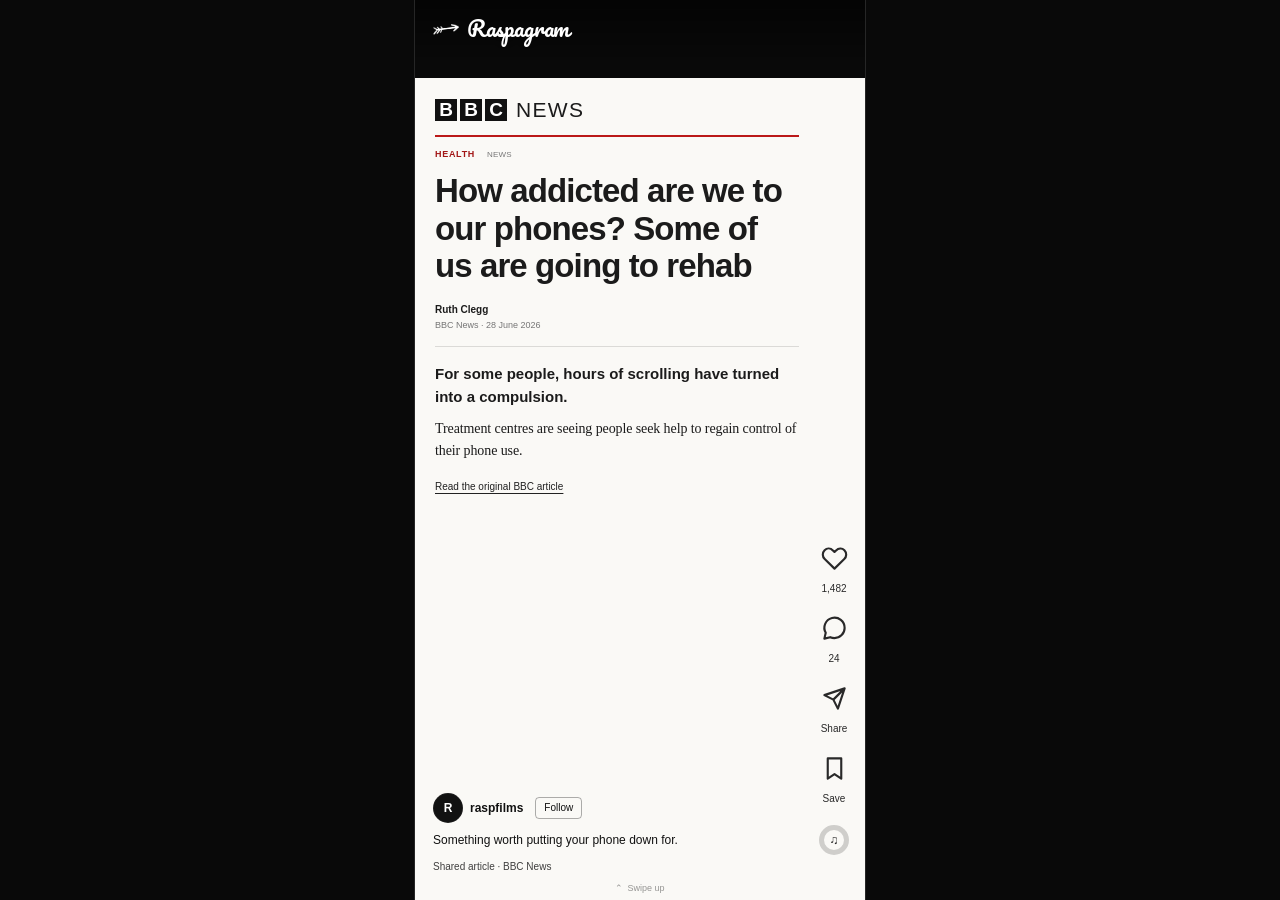
==== commit 9f1019eb: "Apply Raspagram annotations and publish latest survival game" ====
--- a/doomscroll/index.html
+++ b/doomscroll/index.html
@@ -1,5 +1,5 @@
 <!doctype html><html lang="en"><head><meta charset="utf-8"><meta name="viewport" content="width=device-width,initial-scale=1,viewport-fit=cover"><meta name="theme-color" content="#050505"><meta name="description" content="A feed you can't put down. DOOM SCROLL, an upcoming film by Josie Charles and Nathan Miller."><title>Raspagram — DOOM SCROLL</title><link rel="canonical" href="https://raspfilms.com/doomscroll/">
-<meta property="og:type" content="website"><meta property="og:title" content="DOOM SCROLL — An upcoming film"><meta property="og:description" content="An upcoming film by Josie Charles and Nathan Miller. The feed stops here."><meta property="og:url" content="https://raspfilms.com/doomscroll/"><meta property="og:image" content="https://raspfilms.com/doomscroll/cabin-clay.jpg"><meta name="twitter:card" content="summary_large_image"><link rel="icon" href="mark.svg" type="image/svg+xml"><link rel="preload" href="doom-night.woff" as="font" type="font/woff" crossorigin><link rel="stylesheet" href="style.css?v=8"></head><body><svg class="svg-defs" xmlns="http://www.w3.org/2000/svg" aria-hidden="true"><defs>
+<meta property="og:type" content="website"><meta property="og:title" content="DOOM SCROLL — An upcoming film"><meta property="og:description" content="An upcoming film by Josie Charles and Nathan Miller. The feed stops here."><meta property="og:url" content="https://raspfilms.com/doomscroll/"><meta property="og:image" content="https://raspfilms.com/doomscroll/camp-valley-real.jpg"><meta name="twitter:card" content="summary_large_image"><link rel="icon" href="mark.svg" type="image/svg+xml"><link rel="preload" href="doom-night.woff" as="font" type="font/woff" crossorigin><link rel="stylesheet" href="style.css?v=9"></head><body><svg class="svg-defs" xmlns="http://www.w3.org/2000/svg" aria-hidden="true"><defs>
 <symbol id="spiral" viewBox="0 0 100 100"><g fill="none" stroke="currentColor" stroke-width="4.8" stroke-linecap="round"><path id="arm" d="M50 51 C37 46 26 38 27 26 C28 12 48 10 53 23 C57 34 40 41 36 30 C33 22 44 18 47 25"/><use href="#arm" transform="rotate(120 50 51)"/><use href="#arm" transform="rotate(240 50 51)"/></g></symbol>
 <symbol id="heart" viewBox="0 0 24 24"><path d="M20.8 4.6c-2.1-2.1-5.3-1.9-7.4.2L12 6.2l-1.4-1.4c-2.1-2.1-5.3-2.3-7.4-.2-2.2 2.2-2.1 5.7.1 7.9L12 21l8.7-8.5c2.2-2.2 2.3-5.7.1-7.9Z"/></symbol>
 <symbol id="chat" viewBox="0 0 24 24"><path d="M21 11.5a9 9 0 0 1-9 9c-1.4 0-2.7-.3-3.8-.8L3 21l1.2-5.2A9 9 0 1 1 21 11.5Z"/></symbol>
@@ -7,13 +7,13 @@
 </defs></svg>
 <main class="screen" id="screen" aria-label="Raspagram fictional reel feed">
 <div class="feed" id="feed" tabindex="0" aria-label="Reels. Swipe up, scroll or use the arrow keys."><section class="reel news press-reel" aria-label="BBC News article about phone addiction">
-<article class="press-page bbc-page"><div class="press-masthead bbc-masthead"><span class="bbc-blocks"><i>B</i><i>B</i><i>C</i></span><b>NEWS</b></div><div class="press-section">HEALTH <span>NEWS</span></div><h2>How addicted are we to our phones? Some of us are going to rehab</h2><div class="press-byline"><b>Ruth Clegg</b><span>BBC News · 28 June 2026</span></div><p class="press-lead">For some people, hours of scrolling have turned into a compulsion.</p><p class="press-body">Treatment centres are seeing people seek help to regain control of their phone use.</p><a class="read-original" href="https://www.bbc.co.uk/news/articles/cvg7v7j3wqwo" target="_blank" rel="noopener noreferrer">Read the original BBC article <span>↗</span></a></article>
+<article class="press-page bbc-page"><div class="press-masthead bbc-masthead"><span class="bbc-blocks"><i>B</i><i>B</i><i>C</i></span><b>NEWS</b></div><div class="press-section">HEALTH <span>NEWS</span></div><h2>How addicted are we to our phones? Some of us are going to rehab</h2><div class="press-byline"><b>Ruth Clegg</b><span>BBC News · 28 June 2026</span></div><p class="press-lead">For some people, hours of scrolling have turned into a compulsion.</p><p class="press-body">Treatment centres are seeing people seek help to regain control of their phone use.</p><a class="read-original" href="https://www.bbc.co.uk/news/articles/cvg7v7j3wqwo" target="_blank" rel="noopener noreferrer">Read the original BBC article</a></article>
 <div class="post"><b><span class="avatar black">R</span>raspfilms <span class="follow">Follow</span></b><p>Something worth putting your phone down for.</p><span class="audio">Shared article · BBC News</span></div><div class="swipe-hint" id="swipe-hint"><span>⌃</span>Swipe up</div></section>
 <section class="reel odin press-reel" aria-label="Fictional news article about ODIN's wellness retreat">
-<article class="press-page valley-page"><div class="valley-masthead">The Valley Brief<span>TECHNOLOGY. POWER. PEOPLE.</span></div><div class="press-section">TECH &amp; BUSINESS <span>PROFILE</span></div><h2>ODIN steps down as Silicon Valley CEO to launch a wellness retreat</h2><p class="press-deck">The Hush Technologies founder is trading the boardroom for the Welsh countryside.</p><div class="press-byline"><b>Nia Price</b><span>3 min read · Business</span></div><div class="odin-quote"><span>“</span>People don't need another app.<br>They need a way out.</div><p class="press-body">His new venture, Camp Llanllwni, promises small-group retreats, woodland cabins and a break from life online.</p><small class="fictional-credit">From the world of DOOM SCROLL.</small></article>
-<div class="post"><b><span class="avatar grey">V</span>the_valley_brief <span class="follow">Follow</span></b><p>From Silicon Valley to a valley in Wales.</p><span class="audio">The Valley Brief · founder stories</span></div></section><section class="reel camp" aria-label="Camp Llanllwni retreat advert">
-<img class="scene-photo camp-photo" src="cabin-clay.jpg" alt="A real secluded A-frame cabin surrounded by woodland, with warm interior lights at dusk" loading="lazy" width="1600" height="1067"><div class="photo-wash"></div>
-<div class="camp-copy"><span class="camp-location">WEST WALES / A PRIVATE RETREAT</span><h2>Your own<br>quiet corner.</h2><p>Private woodland cabins.<br>Fireside evenings. Slower mornings.</p><div class="camp-name">CAMP LLANLLWNI</div><span class="camp-detail">A small-group digital detox retreat.</span></div>
+<article class="press-page valley-page"><div class="valley-masthead">The Valley Brief<span>TECHNOLOGY. POWER. PEOPLE.</span></div><div class="press-section">TECH &amp; BUSINESS <span>PROFILE</span></div><h2>ODIN steps down as Silicon Valley CEO to launch a wellness retreat</h2><p class="press-deck">The Hush Technologies founder is trading the boardroom for the Welsh countryside.</p><div class="press-byline"><b>Nia Price</b><span>3 min read · Business</span></div><blockquote class="odin-quote"><p>“People don’t need another app. They need a way out.”</p><cite>ODIN, founder of Hush Technologies</cite></blockquote><p class="press-body">His new venture, Camp Llanllwni, promises small-group retreats, woodland cabins and a break from life online.</p></article>
+<div class="post"><b><span class="avatar grey">V</span>the_valley_brief <span class="follow">Follow</span></b><p>ODIN quits Hush Technologies. His next venture: a wellness retreat in Wales.</p><span class="audio">The Valley Brief · founder stories</span></div></section><section class="reel camp" aria-label="Camp Llanllwni retreat advert">
+<img class="scene-photo camp-photo" src="camp-valley-real.jpg" alt="Real timber retreat cabins overlooking a misty green valley" loading="lazy" width="1600" height="1067"><div class="photo-wash"></div>
+<div class="camp-copy"><span class="camp-location">WEST WALES / A PRIVATE RETREAT</span><h2>CAMP<br>LLANLLWNI</h2><p>Private woodland cabins.<br>Fireside evenings. Slower mornings.</p><span class="camp-detail">A small-group digital detox retreat.</span></div>
 <div class="post"><b><span class="avatar olive">L</span>camp_llanllwni <span class="follow">Follow</span></b><small class="partnership">Sponsored</small><p>A few days in the woods. A little less of everything else.</p><span class="audio">♫ original audio · camp_llanllwni</span></div></section>
 <section class="reel beauty" aria-label="Willow's fictional diet pill advert">
 <img class="scene-photo willow-photo" src="willow-glow.jpg" alt="Willow, a fictional adult mixed-race beauty influencer, holding GLOW diet pills in a sponsored selfie" loading="lazy" width="1086" height="1448"><div class="photo-wash"></div>
@@ -25,12 +25,10 @@
    <div class="post"><b><span class="avatar pink">s</span>sugarsmush <span class="follow">Follow</span></b><p>You've got time for one more round. 🍬</p><span class="audio">♫ original audio · sugar rush</span></div>
   </section>
 <section class="reel fence photo-reel"><div class="photo fence-photo"></div><div class="photo-wash"></div><div class="challenge-hook"><h2><span>ELECTRIC</span><span>FENCE</span><em>CHALLENGE</em></h2><span class="challenge-part">PT.1</span></div><div class="post"><b><span class="avatar blue">N</span>N1k0_dab3zt! <span class="follow">Follow</span></b><span class="audio">♫ original audio · terrible ideas</span></div></section>
-<section class="reel olivia photo-reel"><div class="photo olivia-photo"></div><div class="photo-wash"></div><div class="olivia-hook"><h2>Olivia<br><i>Dreams</i></h2><p>You're still awake?<br>I was hoping you would be.</p></div><div class="subscription-tease"><span class="lock-icon"><svg viewBox="0 0 24 24" width="19" height="19" fill="none" stroke="currentColor" stroke-width="1.6"><rect x="5" y="10" width="14" height="11" rx="2"/><path d="M8 10V7a4 4 0 0 1 8 0v3M12 14v3"/></svg></span><span>Something just for you.<small>EXCLUSIVE CONTENT · SUBSCRIBE</small></span><span>↗</span></div><div class="post"><b><span class="avatar lavender">o</span>olivia_dreams <span class="follow">Follow</span></b><p>You know where to find me. Link in bio ♡</p><span class="audio">♫ original audio · sweet dreams</span></div></section>
-<section class="reel screentime" aria-label="Phone screen time notification">
-<div class="lock-wallpaper"></div><div class="lock-date">Sunday, 11 October</div><div class="lock-time">02:47</div><div class="lock-note">Sleep Focus</div>
-<div class="report-card"><div class="report-heading"><span class="screen-time-app" aria-hidden="true"><svg viewBox="0 0 24 24"><path d="M7 3h10M7 21h10M8 3v4l8 10v4M16 3v4L8 17v4"/></svg></span><b>SCREEN TIME</b><small>now</small></div><div class="time-stat"><strong>9h 41m</strong><span>Daily average</span></div><button class="ignore-limit" id="ignore-limit">Ignore Limit for Today</button></div>
-<div class="report-dismiss" id="report-dismiss">Maybe tomorrow.</div><div class="lock-tools" aria-hidden="true"><span><svg viewBox="0 0 24 24"><path d="M9 3h6v3H9zM8 7h8l-2 7v7h-4v-7z"/></svg></span><span><svg viewBox="0 0 24 24"><path d="M3 7h5l2-3h4l2 3h5v13H3z"/><circle cx="12" cy="13" r="4"/></svg></span></div>
-<div class="post"><b><span class="avatar grey">∞</span>the_algorithm <span class="follow">Follow</span></b><p>Time well spent. Probably.</p><span class="audio">♫ original audio · just one more</span></div></section>
+<section class="reel olivia photo-reel"><div class="photo olivia-photo"></div><div class="photo-wash"></div><div class="olivia-hook"><h2>Olivia<br><i>Dreams</i></h2><p>Are you still awake?</p></div><div class="subscription-tease"><span class="lock-icon"><svg viewBox="0 0 24 24" width="19" height="19" fill="none" stroke="currentColor" stroke-width="1.6"><rect x="5" y="10" width="14" height="11" rx="2"/><path d="M8 10V7a4 4 0 0 1 8 0v3M12 14v3"/></svg></span><span>Something just for you.<small>EXCLUSIVE CONTENT · SUBSCRIBE</small></span></div><div class="post"><b><span class="avatar lavender">o</span>olivia_dreams <span class="follow">Follow</span></b><p>You know where to find me. ♡</p><span class="audio">♫ original audio · sweet dreams</span></div></section>
+<section class="reel screentime" aria-label="Phone screen time weekly report">
+<div class="usage-backdrop"></div><article class="report-card usage-report"><div class="report-heading"><span class="screen-time-app" aria-hidden="true"><svg viewBox="0 0 24 24"><path d="M7 3h10M7 21h10M8 3v4l8 10v4M16 3v4L8 17v4"/></svg></span><b>Screen Time</b><button id="ignore-limit" class="report-done">Done</button></div><div class="report-period" aria-hidden="true"><span>Day</span><b>Week</b></div><div class="report-range">5–11 October</div><div class="time-stat"><span>Daily average</span><strong>9h 41m</strong></div><div class="usage-chart" role="img" aria-label="Weekly screen time. Daily average: nine hours and forty-one minutes."><div class="usage-grid"><span>12h</span><span>6h</span><span>0</span></div><div class="usage-bars"><div class="usage-day"><div class="usage-track"><i style="height:69.44%"></i></div><span>M</span></div><div class="usage-day"><div class="usage-track"><i style="height:88.89%"></i></div><span>T</span></div><div class="usage-day"><div class="usage-track"><i style="height:80.56%"></i></div><span>W</span></div><div class="usage-day"><div class="usage-track"><i style="height:90.28%"></i></div><span>T</span></div><div class="usage-day"><div class="usage-track"><i style="height:81.94%"></i></div><span>F</span></div><div class="usage-day"><div class="usage-track"><i style="height:84.31%"></i></div><span>S</span></div><div class="usage-day"><div class="usage-track"><i style="height:69.44%"></i></div><span>S</span></div></div></div></article>
+<div class="report-dismiss" id="report-dismiss">Maybe tomorrow.</div><div class="post"><b><span class="avatar grey">∞</span>the_algorithm <span class="follow">Follow</span></b><p>Time well spent. Probably.</p><span class="audio">♫ original audio · just one more</span></div></section>
 <section class="reel office">
    <div class="office-art"></div><div class="office-wash"></div>
    <div class="office-heading"><h2>OFFICE<br>B*TCH</h2></div>
@@ -46,10 +44,10 @@
 <a class="easter-egg" id="egg" href="play/" aria-label="Can't wait? Play Doom Scroll — Night One" aria-hidden="true" tabindex="-1"><span class="egg-orbit"></span><svg aria-hidden="true"><use href="#spiral"/></svg><span class="egg-whisper">Can't wait?</span></a>
 <noscript><a class="no-js-game" href="play/">Can't wait? Play Night One</a></noscript></section></div>
 <header class="feed-header"><a class="feed-brand" id="brand" href="#" aria-label="Raspagram, back to first reel"><img class="rasp-brand-mark" src="rasp-arrow-white.png" alt="Rasp Films" width="55" height="17"><span>Raspagram</span></a></header>
-<div class="feed-tabs" aria-hidden="true"><b>For you</b><span>Following</span></div>
+
 <aside class="social" id="social" aria-label="Reel actions"><button id="like" aria-label="Like reel" aria-pressed="false"><svg aria-hidden="true"><use href="#heart"/></svg><small id="likes">1,482</small></button><button id="comments" aria-label="Read comments"><svg aria-hidden="true"><use href="#chat"/></svg><small id="comment-count">24</small></button><button id="share" aria-label="Share this reel"><svg aria-hidden="true"><use href="#send"/></svg><small>Share</small></button><button id="save" aria-label="Save reel" aria-pressed="false"><svg aria-hidden="true" viewBox="0 0 24 24"><path d="M6 3h12v18l-6-4-6 4V3Z"/></svg><small>Save</small></button><div class="record" aria-hidden="true">♫</div></aside>
 
 <div class="double-heart" id="double-heart" aria-hidden="true"><svg><use href="#heart"/></svg></div>
 <dialog class="comments-sheet" id="comments-sheet" aria-labelledby="comments-title"><div class="sheet-handle"></div><header><h2 id="comments-title">Comments</h2><button id="close-comments" aria-label="Close comments">×</button></header><div id="comment-list"></div><p class="comments-note">Comments from the fictional feed.</p></dialog>
 <div class="toast" id="toast" role="status"></div><div class="sr-only" id="status" role="status" aria-live="polite">Swipe up to explore the feed.</div>
-</main><script src="script.js?v=8"></script></body></html>+</main><script src="script.js?v=9"></script></body></html>
--- a/doomscroll/style.css
+++ b/doomscroll/style.css
@@ -25,7 +25,7 @@
 .social{position:absolute;right:12px;bottom:calc(var(--foot) + 34px);z-index:7;display:grid;gap:19px;text-align:center}.social button{display:block;padding:0;min-width:38px;border:0;background:none;filter:drop-shadow(0 1px 3px #0008)}.social svg{display:block;margin:0 auto 6px;width:27px;height:27px;fill:none;stroke:currentColor;stroke-width:1.9;stroke-linecap:round;stroke-linejoin:round}.social small{font-size:10px}.social #like[aria-pressed=true]{color:#ff4267}.social #like[aria-pressed=true] svg,.social #save[aria-pressed=true] svg{fill:currentColor}.record{width:30px;height:30px;border:5px solid #fff5;border-radius:50%;display:grid;place-items:center;font-size:12px;margin:auto;animation:record 8s linear infinite}.feed-bottom{position:absolute;inset:auto 0 0;height:var(--foot);background:#070707;z-index:9;display:flex;align-items:center;justify-content:space-between;padding:0 26px env(safe-area-inset-bottom);border-top:1px solid #ffffff10}.feed-bottom button{border:0;background:none;padding:5px}.feed-bottom svg{width:23px;height:23px;fill:none;stroke:currentColor;stroke-width:1.7}.bottom-reels{font-size:10px;font-weight:700;letter-spacing:2px}.bottom-reels small{margin-left:8px;opacity:.45;letter-spacing:.5px;font-weight:400}.profile-avatar{display:grid;place-items:center;width:26px;height:26px;background:#fff;color:#111;border-radius:50%;font-size:12px;font-weight:700}
 .news{background:#181b20}.news-art{position:absolute;inset:calc(var(--top) + 28px) 66px calc(var(--foot) + 130px) 20px;display:flex;flex-direction:column}.news-topic{font-size:10px;font-weight:700;letter-spacing:2px;color:#b9c0cc}.news-number{display:flex;align-items:center;gap:13px;font-weight:800;font-size:clamp(100px,31vw,140px);line-height:.97;letter-spacing:-9px;margin-top:15px;color:#f9f6ed}.news-number>span{font-size:26px;line-height:1.05;letter-spacing:-.7px;font-weight:400}.news-standfirst{font-size:13px;line-height:1.5;color:#bac0cb;margin:14px 0 23px}.article-card{display:block;padding:19px;background:#f7f5ef;color:#171717;border-radius:2px;box-shadow:0 8px 32px #0004;margin-top:auto}.article-source{font-size:12px;letter-spacing:.5px;font-weight:800;border-bottom:1px solid #1112;padding-bottom:12px}.article-source span{float:right;font-size:8px;font-weight:400;letter-spacing:1px;padding-top:2px;color:#727272}.article-card h2{font-family:Georgia,serif;font-weight:400;font-size:clamp(22px,6vw,27px);letter-spacing:-.5px;line-height:1.15;margin:15px 0 20px}.article-read{font-size:10px;font-weight:700;display:flex;align-items:center;justify-content:space-between;color:#504f4c}.article-read svg{width:17px;height:17px;stroke:currentColor;fill:none;stroke-width:1.6}.swipe-hint{position:absolute;left:0;right:0;bottom:calc(var(--foot) + 6px);text-align:center;font-size:9px;color:#fff9;pointer-events:none;animation:hint 2s ease-in-out infinite}.swipe-hint>span{display:inline-block;margin-right:4px}
 .camp{background:#18211a}.camp-photo{object-position:48% center}.camp .photo-wash{background:linear-gradient(#0005,transparent 22%,transparent 58%,#000c 100%)}.camp-copy{position:absolute;top:calc(var(--top) + 25px);left:23px;right:65px;color:#fff6e5;text-shadow:0 2px 12px #0007}.camp-location{font-size:8px;letter-spacing:1.6px}.camp-copy h2{font-family:Georgia,serif;font-weight:400;font-size:clamp(44px,14vw,62px);line-height:1.02;letter-spacing:-1.6px;margin:17px 0}.camp-copy p{font-size:12px;line-height:1.6;margin:0 0 24px}.camp-name{font-size:13px;font-weight:700;letter-spacing:1.1px}.camp-detail{display:block;margin-top:7px;font-size:10px;color:#fff9}.willow-photo{object-position:center 37%}.ad-label{position:absolute;top:calc(var(--top) + 22px);left:20px;font-size:8px;letter-spacing:1.1px;padding:5px 8px;border:1px solid #fffa;background:#0003;backdrop-filter:blur(4px)}.willow-hook{position:absolute;bottom:calc(var(--foot) + 155px);left:20px;right:60px;text-shadow:0 2px 15px #0005}.willow-hook>span{font-size:9px;letter-spacing:1.4px}.willow-hook h2{font-family:Georgia,serif;font-size:52px;font-weight:400;letter-spacing:1px;margin:6px 0}.beauty .post{font-size:11px}
-.fence-photo{background-image:url('fence-teen-v5.jpg');background-position:54% center}.challenge-hook{position:absolute;left:21px;right:58px;bottom:calc(var(--foot) + 146px);text-shadow:0 3px 0 #0006,0 6px 22px #0006}.challenge-hook h2{font-family:'Reel Impact',Impact,sans-serif;font-size:clamp(60px,19vw,88px);line-height:.9;letter-spacing:-1.8px;margin:0}.challenge-hook h2>span{display:block}.challenge-hook h2 em{display:block;font-size:.6em;font-style:normal;letter-spacing:-.8px;color:#e9ff65}.challenge-part{display:inline-block;margin-top:10px;padding:4px 9px;background:#e9ff65;color:#182414;font-weight:900;font-size:12px;text-shadow:none}.fence .post .audio{display:block;margin-top:10px}
+.fence-photo{background-image:url('fence-natural-v9.jpg');background-position:54% center}.challenge-hook{position:absolute;left:21px;right:58px;bottom:calc(var(--foot) + 146px);text-shadow:0 3px 0 #0006,0 6px 22px #0006}.challenge-hook h2{font-family:'Reel Impact',Impact,sans-serif;font-size:clamp(60px,19vw,88px);line-height:.9;letter-spacing:-1.8px;margin:0}.challenge-hook h2>span{display:block}.challenge-hook h2 em{display:block;font-size:.6em;font-style:normal;letter-spacing:-.8px;color:#e9ff65}.challenge-part{display:inline-block;margin-top:10px;padding:4px 9px;background:#e9ff65;color:#182414;font-weight:900;font-size:12px;text-shadow:none}.fence .post .audio{display:block;margin-top:10px}
 .olivia-photo{background-image:url('olivia-silhouette.jpg');background-position:57% center}.olivia-hook{position:absolute;left:25px;right:60px;top:calc(var(--top) + 44px)}.olivia-hook h2{font-family:Georgia,serif;font-size:53px;font-weight:400;letter-spacing:-1px;line-height:1;margin:0 0 17px}.olivia-hook h2 i{font-weight:400;color:#eac2f4}.olivia-hook p{font-size:12px;line-height:1.5}.subscription-tease{position:absolute;bottom:calc(var(--foot) + 155px);left:20px;right:65px;display:flex;align-items:center;gap:12px;padding:15px;border:1px solid #ffffff40;border-radius:11px;background:#17102066;backdrop-filter:blur(10px);font-size:11px}.subscription-tease small{display:block;margin-top:5px;font-size:7px;letter-spacing:.8px;opacity:.7}.subscription-tease>span:last-child{margin-left:auto}.lock-icon{flex:0 0 auto}
 .screentime{background:radial-gradient(ellipse at top,#28314c,#111522 70%)}.clock-bg{position:absolute;left:0;right:0;top:calc(var(--top) + 38px);text-align:center;color:#b3bdd9}.clock-bg>span{display:block;font-size:48px;font-weight:300;letter-spacing:-2px}.clock-bg small{display:block;margin-top:9px;font-size:9px;letter-spacing:2px;color:#818daa}.report-card{position:absolute;left:21px;right:64px;top:43%;padding:18px;background:#eef0f7;color:#202330;border-radius:19px;box-shadow:0 14px 45px #0005;transform:translateY(-25%)}.report-heading{display:flex;align-items:center;gap:7px;font-size:11px;color:#596074}.report-heading>span{color:#797bb6;font-size:17px}.report-heading small{margin-left:auto;font-size:9px;opacity:.6}.time-stat{text-align:center;padding:29px 0 25px}.time-stat strong{display:block;font-size:clamp(42px,13vw,57px);font-weight:700;letter-spacing:-2px;line-height:1.1}.time-stat>span{display:block;margin-top:10px;letter-spacing:1.5px;font-size:11px;font-weight:700;color:#4c5269}.ignore-limit{display:block;width:100%;padding:14px 3px 0;margin:0;background:none;border:0;border-top:1px solid #252b3b18;color:#55659a;font-size:11px;text-align:center}.ignore-limit:disabled{color:#6c7082}.report-dismiss{position:absolute;top:67%;left:0;right:0;text-align:center;font-size:12px;opacity:0;transition:opacity .4s}.report-dismiss.show{opacity:1}
 .office .office-art{background-size:cover;background-position:center}.office .office-wash{background:linear-gradient(#132c3322,transparent 30%,transparent 65%,#27273ade 100%)}.office-heading{top:calc(var(--top) + 18px);left:25px;right:58px}.office-heading h2{font-size:clamp(59px,18vw,79px);margin:0}.office-tasks{top:auto;bottom:calc(var(--foot) + 160px);left:21px;right:65px}.office-loop{bottom:calc(var(--foot) + 115px);left:26px;right:69px}.office .post{font-size:11px}
@@ -56,3 +56,36 @@
 @media(max-height:740px){.press-page{top:calc(var(--top) + 16px);padding-top:17px}.press-page>h2{font-size:26px;line-height:1.12;margin:12px 0 13px}.press-lead{font-size:13px;line-height:1.45;margin-top:12px}.press-body{font-size:12px;line-height:1.5}.bbc-masthead{padding-bottom:11px}.press-section{padding-top:10px}.press-byline{padding-bottom:11px}.read-original{margin-top:13px;font-size:9px}.valley-page>h2{font-size:26px;margin:12px 0}.press-deck{font-size:10px;line-height:1.4;margin-bottom:10px}.valley-masthead{font-size:25px}.odin-quote{font-size:17px;padding:11px 0;margin:7px 0}.valley-page .press-body{font-size:11px;line-height:1.45;margin:10px 0}.fictional-credit{margin-top:10px}.camp-copy h2{font-size:44px}.lock-time{font-size:87px}.lock-note{top:calc(var(--top) + 151px)}.screentime .report-card{top:47%}.screentime .time-stat{padding:17px 0 15px}.screentime .time-stat strong{font-size:34px}.lock-tools{bottom:135px}}
 @media(max-height:620px){.press-page{top:calc(var(--top) + 12px);padding-top:13px;padding-bottom:100px}.press-page>h2{font-size:23px;line-height:1.12;margin:10px 0}.press-lead{font-size:12px;margin-top:10px}.press-body{font-size:11px;line-height:1.4;margin:8px 0}.press-byline{font-size:9px;padding-bottom:8px}.press-byline>span{font-size:8px}.bbc-masthead{padding-bottom:8px}.press-section{padding-top:9px;font-size:8px}.read-original{margin-top:10px}.valley-page>h2{font-size:23px}.valley-masthead{font-size:23px;padding-bottom:8px}.press-deck{font-size:9px}.odin-quote{font-size:15px;padding:9px 0;margin:5px 0}.valley-page .press-body{font-size:10px;line-height:1.4;margin:7px 0}.fictional-credit{margin-top:7px;font-size:6px}.press-reel .post{font-size:10px;padding-top:8px}.post{bottom:calc(19px + env(safe-area-inset-bottom))}.social{bottom:calc(34px + env(safe-area-inset-bottom));gap:15px}.camp-copy h2{font-size:39px}.lock-date{top:calc(var(--top) + 20px);font-size:14px}.lock-time{top:calc(var(--top) + 41px);font-size:74px}.lock-note{top:calc(var(--top) + 124px);font-size:9px}.screentime .report-card{top:47%;padding:13px}.screentime .time-stat{padding:13px 0}.screentime .time-stat strong{font-size:30px}.screentime .time-stat>span{font-size:11px}.screentime .ignore-limit{font-size:11px;padding-top:11px}.lock-tools{bottom:115px}.lock-tools>span{width:33px;height:33px}.screentime .report-dismiss{top:76%}.film-content{top:24%}.easter-egg{bottom:11%}}
 @media(max-height:530px){.press-lead{display:none}.press-byline{padding-bottom:5px}.press-page>h2{font-size:21px}.press-body{font-size:10px}.press-deck{display:none}.odin-quote{font-size:14px;padding:8px 0}.valley-page>h2{font-size:21px}.lock-tools{display:none}.lock-time{font-size:63px}.lock-note{display:none}.screentime .report-card{top:47%}}
+
+/* Annotation revision: compact brand, clearer article typography and safe mobile spacing. */
+:root{--top:calc(58px + env(safe-area-inset-top))}
+.feed-header{padding-top:calc(12px + env(safe-area-inset-top));padding-bottom:12px}
+.feed-brand{font-size:21.6px;gap:8px}.rasp-brand-mark{width:26px}
+.feed-tabs{display:none}
+.article-view .social{color:#292929}.article-view .social button{filter:none}.article-view .record{border-color:#2223}
+.odin-quote{padding:12px 0 13px;margin:10px 0;border-top:1px solid #25372930;border-bottom:1px solid #25372930;font-style:italic}
+.odin-quote p{margin:0;font-size:inherit;line-height:1.3}.odin-quote cite{display:block;margin-top:8px;font:8px Arial,sans-serif;letter-spacing:.1px;color:#61675f}
+.camp-photo{object-position:40% 50%}.camp-copy{top:calc(var(--top) + 26px);left:21px;right:61px}
+.camp-copy h2{font-size:clamp(30px,9.4vw,43px);font-weight:400;letter-spacing:-.7px;line-height:1.06;margin:14px 0 17px}
+.camp-copy p{margin-bottom:9px}.camp-detail{font-size:9px}.camp .photo-wash{background:linear-gradient(#0006,transparent 48%,#0001 65%,#000d 100%)}
+.subscription-tease{right:64px}.subscription-tease>span:last-child{flex:1}
+.office-tasks{bottom:calc(183px + env(safe-area-inset-bottom))}
+.office-loop{bottom:calc(142px + env(safe-area-inset-bottom));padding:8px 12px}
+.screentime{background:#24222a}.usage-backdrop{position:absolute;inset:0;background:radial-gradient(ellipse at 0 10%,#515979,transparent 65%),linear-gradient(145deg,#323947,#67586c 65%,#24222a)}
+.screentime .report-card{top:calc(var(--top) + 28px);left:18px;right:18px;padding:18px 19px 17px;transform:none;background:#f2f2f7;color:#151518;border-radius:19px;box-shadow:0 8px 35px #0002;backdrop-filter:none;transition:opacity .25s,transform .25s}
+.report-heading{display:flex;align-items:center;gap:8px;letter-spacing:0;color:#17171b;font-size:15px}.report-heading>b{font-weight:600}.report-heading .screen-time-app{width:22px;height:22px}
+.report-done{border:0;background:none;margin-left:auto;color:#007aff;font-size:13px;padding:6px 0 6px 8px}.report-done:disabled{color:#777}
+.report-period{display:flex;background:#e2e2e7;padding:2px;border-radius:7px;margin-top:20px;font-size:11px;text-align:center}.report-period>*{width:50%;padding:5px 0}.report-period>b{background:white;box-shadow:0 1px 3px #0002;border-radius:5px;font-weight:600}
+.report-range{text-align:center;color:#77777c;font-size:10px;margin:13px 0 0}
+.screentime .time-stat{padding:20px 0 19px;text-align:left}.screentime .time-stat>span{font-size:12px;color:#6f6f75;letter-spacing:0;margin:0 0 5px;font-weight:400}.screentime .time-stat strong{font-size:38px;font-weight:600;letter-spacing:-1.6px;line-height:1.1}
+.usage-chart{position:relative;height:133px;padding-right:25px}.usage-grid{position:absolute;inset:0 0 19px;display:flex;flex-direction:column;justify-content:space-between;font-size:8px;color:#909094}.usage-grid>span{height:1px;border-top:1px solid #d9d9df;padding-top:3px;text-align:right}.usage-bars{position:relative;display:grid;grid-template-columns:repeat(7,1fr);height:100%;gap:9px}.usage-day{display:flex;flex-direction:column;text-align:center;font-size:9px;color:#818186;gap:6px}.usage-track{height:114px;display:flex;align-items:flex-end;justify-content:center}.usage-track>i{display:block;width:100%;max-width:24px;min-height:2px;border-radius:3px 3px 0 0;background:linear-gradient(to top,#54a5ee 0 55%,#64bfa3 55% 83%,#f4a55b 83%)}
+.report-view .social{opacity:0;visibility:hidden;pointer-events:none}.screentime .report-dismiss{top:48%;color:#eee;font-size:19px;font-family:Georgia,serif;font-style:italic;pointer-events:none}.report-dismissed .report-card{opacity:0;transform:translateY(12px);pointer-events:none}
+@media(max-height:620px){.screentime .report-card{top:calc(var(--top) + 14px);padding:14px 17px}.report-period{margin-top:14px}.screentime .time-stat{padding:15px 0}.screentime .time-stat strong{font-size:33px}.usage-chart{height:112px}.usage-track{height:93px}.camp-copy{top:calc(var(--top) + 21px)}.camp-copy h2{font-size:34px}.office-tasks{bottom:calc(183px + env(safe-area-inset-bottom))}.office-loop{bottom:calc(142px + env(safe-area-inset-bottom));font-size:8px}}
+@media(max-height:530px){.screentime .report-card{top:calc(var(--top) + 9px);padding:12px 16px}.report-heading{font-size:13px}.report-period{margin-top:9px}.report-range{margin-top:8px}.screentime .time-stat{padding:10px 0}.screentime .time-stat strong{font-size:28px}.usage-chart{height:92px}.usage-track{height:73px}.office-tasks{bottom:calc(183px + env(safe-area-inset-bottom));gap:8px}.office-task{height:77px}.office-loop{bottom:calc(142px + env(safe-area-inset-bottom))}.office-heading h2{font-size:49px}.camp-copy h2{font-size:30px;margin:10px 0}.camp-copy p{font-size:10px}}
+
+/* Keep the report above captions at every portrait height. */
+.screentime .report-card{bottom:calc(147px + env(safe-area-inset-bottom));display:flex;flex-direction:column}
+.usage-chart{flex:1;min-height:60px;height:auto}
+.usage-track{flex:1;height:auto}
+@media(max-height:620px){.usage-chart{height:auto;min-height:50px}.usage-track{height:auto}}
+@media(max-height:530px){.usage-chart{height:auto;min-height:40px}.usage-track{height:auto}.screentime .report-card{bottom:calc(127px + env(safe-area-inset-bottom))}}
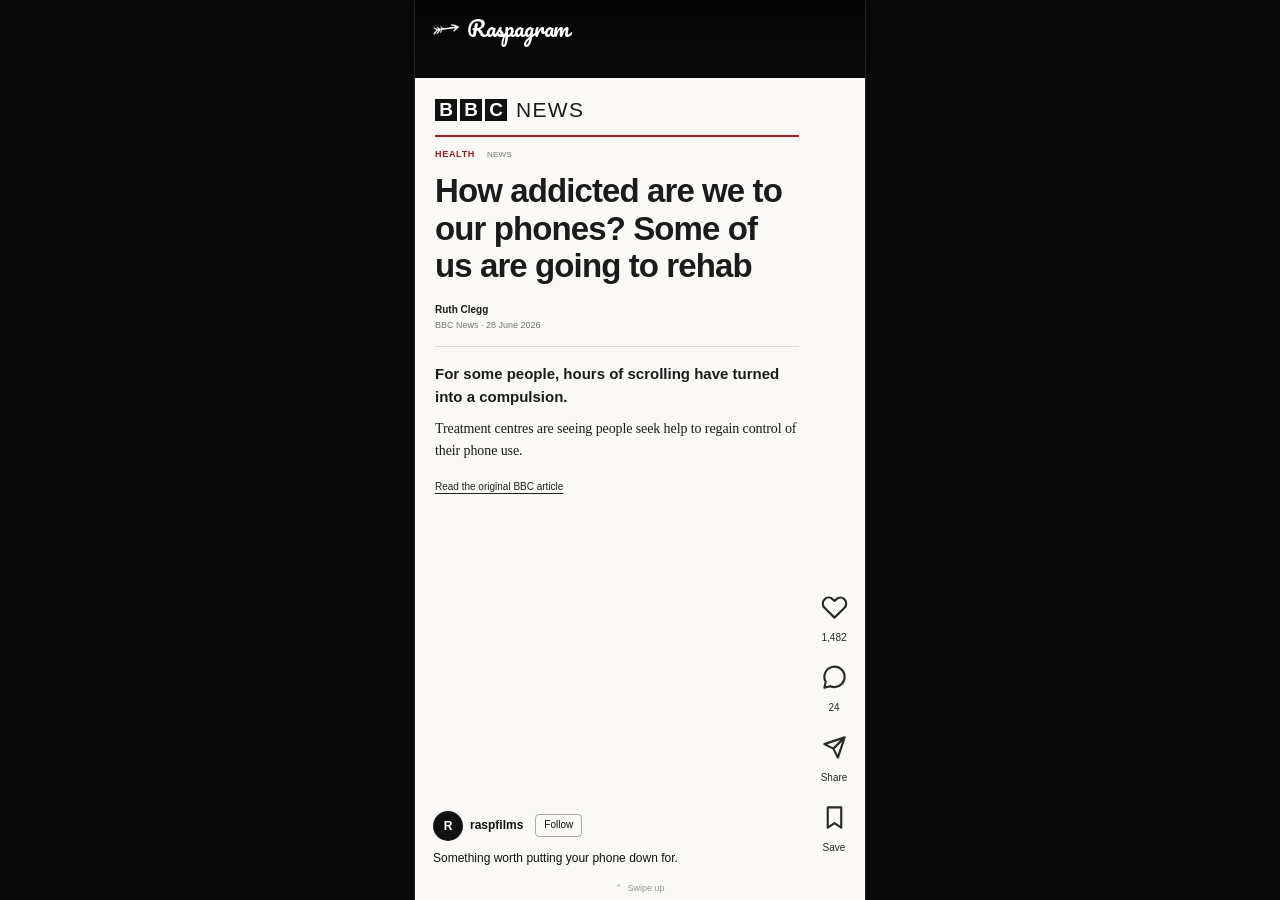
==== commit c5b22678: "Use supplied film and waterfall images, Regime X and Rasp favicon" ====
--- a/doomscroll/index.html
+++ b/doomscroll/index.html
@@ -1,5 +1,5 @@
 <!doctype html><html lang="en"><head><meta charset="utf-8"><meta name="viewport" content="width=device-width,initial-scale=1,viewport-fit=cover"><meta name="theme-color" content="#050505"><meta name="description" content="A feed you can't put down. DOOM SCROLL, an upcoming film by Josie Charles and Nathan Miller."><title>Raspagram — DOOM SCROLL</title><link rel="canonical" href="https://raspfilms.com/doomscroll/">
-<meta property="og:type" content="website"><meta property="og:title" content="DOOM SCROLL — An upcoming film"><meta property="og:description" content="An upcoming film by Josie Charles and Nathan Miller. The feed stops here."><meta property="og:url" content="https://raspfilms.com/doomscroll/"><meta property="og:image" content="https://raspfilms.com/doomscroll/camp-valley-real.jpg"><meta name="twitter:card" content="summary_large_image"><link rel="icon" href="mark.svg" type="image/svg+xml"><link rel="preload" href="doom-night.woff" as="font" type="font/woff" crossorigin><link rel="stylesheet" href="style.css?v=9"></head><body><svg class="svg-defs" xmlns="http://www.w3.org/2000/svg" aria-hidden="true"><defs>
+<meta property="og:type" content="website"><meta property="og:title" content="DOOM SCROLL — An upcoming film"><meta property="og:description" content="An upcoming film by Josie Charles and Nathan Miller. The feed stops here."><meta property="og:url" content="https://raspfilms.com/doomscroll/"><meta property="og:image" content="https://raspfilms.com/doomscroll/camp-waterfall.jpg"><meta name="twitter:card" content="summary_large_image"><link rel="icon" href="favicon.png?v=10" type="image/png"><link rel="preload" href="doom-night.woff" as="font" type="font/woff" crossorigin><link rel="stylesheet" href="style.css?v=10"></head><body><svg class="svg-defs" xmlns="http://www.w3.org/2000/svg" aria-hidden="true"><defs>
 <symbol id="spiral" viewBox="0 0 100 100"><g fill="none" stroke="currentColor" stroke-width="4.8" stroke-linecap="round"><path id="arm" d="M50 51 C37 46 26 38 27 26 C28 12 48 10 53 23 C57 34 40 41 36 30 C33 22 44 18 47 25"/><use href="#arm" transform="rotate(120 50 51)"/><use href="#arm" transform="rotate(240 50 51)"/></g></symbol>
 <symbol id="heart" viewBox="0 0 24 24"><path d="M20.8 4.6c-2.1-2.1-5.3-1.9-7.4.2L12 6.2l-1.4-1.4c-2.1-2.1-5.3-2.3-7.4-.2-2.2 2.2-2.1 5.7.1 7.9L12 21l8.7-8.5c2.2-2.2 2.3-5.7.1-7.9Z"/></symbol>
 <symbol id="chat" viewBox="0 0 24 24"><path d="M21 11.5a9 9 0 0 1-9 9c-1.4 0-2.7-.3-3.8-.8L3 21l1.2-5.2A9 9 0 1 1 21 11.5Z"/></symbol>
@@ -8,27 +8,27 @@
 <main class="screen" id="screen" aria-label="Raspagram fictional reel feed">
 <div class="feed" id="feed" tabindex="0" aria-label="Reels. Swipe up, scroll or use the arrow keys."><section class="reel news press-reel" aria-label="BBC News article about phone addiction">
 <article class="press-page bbc-page"><div class="press-masthead bbc-masthead"><span class="bbc-blocks"><i>B</i><i>B</i><i>C</i></span><b>NEWS</b></div><div class="press-section">HEALTH <span>NEWS</span></div><h2>How addicted are we to our phones? Some of us are going to rehab</h2><div class="press-byline"><b>Ruth Clegg</b><span>BBC News · 28 June 2026</span></div><p class="press-lead">For some people, hours of scrolling have turned into a compulsion.</p><p class="press-body">Treatment centres are seeing people seek help to regain control of their phone use.</p><a class="read-original" href="https://www.bbc.co.uk/news/articles/cvg7v7j3wqwo" target="_blank" rel="noopener noreferrer">Read the original BBC article</a></article>
-<div class="post"><b><span class="avatar black">R</span>raspfilms <span class="follow">Follow</span></b><p>Something worth putting your phone down for.</p><span class="audio">Shared article · BBC News</span></div><div class="swipe-hint" id="swipe-hint"><span>⌃</span>Swipe up</div></section>
+<div class="post"><b><span class="avatar black">R</span>raspfilms <span class="follow">Follow</span></b><p>Something worth putting your phone down for.</p></div><div class="swipe-hint" id="swipe-hint"><span>⌃</span>Swipe up</div></section>
 <section class="reel odin press-reel" aria-label="Fictional news article about ODIN's wellness retreat">
 <article class="press-page valley-page"><div class="valley-masthead">The Valley Brief<span>TECHNOLOGY. POWER. PEOPLE.</span></div><div class="press-section">TECH &amp; BUSINESS <span>PROFILE</span></div><h2>ODIN steps down as Silicon Valley CEO to launch a wellness retreat</h2><p class="press-deck">The Hush Technologies founder is trading the boardroom for the Welsh countryside.</p><div class="press-byline"><b>Nia Price</b><span>3 min read · Business</span></div><blockquote class="odin-quote"><p>“People don’t need another app. They need a way out.”</p><cite>ODIN, founder of Hush Technologies</cite></blockquote><p class="press-body">His new venture, Camp Llanllwni, promises small-group retreats, woodland cabins and a break from life online.</p></article>
-<div class="post"><b><span class="avatar grey">V</span>the_valley_brief <span class="follow">Follow</span></b><p>ODIN quits Hush Technologies. His next venture: a wellness retreat in Wales.</p><span class="audio">The Valley Brief · founder stories</span></div></section><section class="reel camp" aria-label="Camp Llanllwni retreat advert">
-<img class="scene-photo camp-photo" src="camp-valley-real.jpg" alt="Real timber retreat cabins overlooking a misty green valley" loading="lazy" width="1600" height="1067"><div class="photo-wash"></div>
-<div class="camp-copy"><span class="camp-location">WEST WALES / A PRIVATE RETREAT</span><h2>CAMP<br>LLANLLWNI</h2><p>Private woodland cabins.<br>Fireside evenings. Slower mornings.</p><span class="camp-detail">A small-group digital detox retreat.</span></div>
-<div class="post"><b><span class="avatar olive">L</span>camp_llanllwni <span class="follow">Follow</span></b><small class="partnership">Sponsored</small><p>A few days in the woods. A little less of everything else.</p><span class="audio">♫ original audio · camp_llanllwni</span></div></section>
+<div class="post"><b><span class="avatar grey">V</span>the_valley_brief <span class="follow">Follow</span></b><p>ODIN quits Hush Technologies. His next venture: a wellness retreat in Wales.</p></div></section><section class="reel camp" aria-label="Camp Llanllwni retreat advert">
+<img class="scene-photo camp-photo" src="camp-waterfall.jpg" alt="The supplied waterfall photograph, showing cascading water in a green wooded valley" loading="lazy" width="1200" height="798"><div class="photo-wash"></div>
+<div class="camp-copy"><span class="camp-location">WEST WALES / A PRIVATE RETREAT</span><h2>CAMP<br>LLANLLWNI</h2><p>Wild waterfalls. Woodland cabins.<br>Slower mornings.</p><span class="camp-detail">A small-group digital detox retreat.</span></div>
+<div class="post"><b><span class="avatar olive">L</span>camp_llanllwni <span class="follow">Follow</span></b><small class="partnership">Sponsored</small><p>Fresh water. Quiet woods. A little less of everything else.</p></div></section>
 <section class="reel beauty" aria-label="Willow's fictional diet pill advert">
-<img class="scene-photo willow-photo" src="willow-glow.jpg" alt="Willow, a fictional adult mixed-race beauty influencer, holding GLOW diet pills in a sponsored selfie" loading="lazy" width="1086" height="1448"><div class="photo-wash"></div>
-<span class="ad-label">PAID PARTNERSHIP</span><div class="willow-hook"><span>MY LITTLE GLOW-UP SECRET</span><h2>GLOW.</h2></div>
-<div class="post"><b><span class="avatar peach">W</span>the_real_willow <span class="follow">Follow</span></b><p>Everyone keeps asking what I've changed 👀<br>GLOW diet pills. Code WILLOW10. #ad</p><span class="audio">♫ original audio · the_real_willow</span></div></section>
+<img class="scene-photo willow-photo" src="willow-regime-x.jpg" alt="Willow, a fictional adult mixed-race beauty influencer, holding Regime X diet pills in a sponsored selfie" loading="lazy" width="1086" height="1448"><div class="photo-wash"></div>
+<span class="ad-label">PAID PARTNERSHIP</span><div class="willow-hook"><span>MY DAILY ROUTINE</span><h2>REGIME X.</h2></div>
+<div class="post"><b><span class="avatar peach">W</span>the_real_willow <span class="follow">Follow</span></b><p>Everyone keeps asking what I've changed 👀<br>Regime X diet pills. Code WILLOW10. #ad</p></div></section>
 <section class="reel sugar">
    <div class="candy-world"><div class="candy-orbit"></div><div class="candy-grid" id="candies"></div><span class="burst">SUGAR<br>SMUSH!</span></div>
    <div class="reel-hook">your brain wants<br><i>one more hit.</i></div>
-   <div class="post"><b><span class="avatar pink">s</span>sugarsmush <span class="follow">Follow</span></b><p>You've got time for one more round. 🍬</p><span class="audio">♫ original audio · sugar rush</span></div>
+   <div class="post"><b><span class="avatar pink">s</span>sugarsmush <span class="follow">Follow</span></b><p>You've got time for one more round. 🍬</p></div>
   </section>
-<section class="reel fence photo-reel"><div class="photo fence-photo"></div><div class="photo-wash"></div><div class="challenge-hook"><h2><span>ELECTRIC</span><span>FENCE</span><em>CHALLENGE</em></h2><span class="challenge-part">PT.1</span></div><div class="post"><b><span class="avatar blue">N</span>N1k0_dab3zt! <span class="follow">Follow</span></b><span class="audio">♫ original audio · terrible ideas</span></div></section>
-<section class="reel olivia photo-reel"><div class="photo olivia-photo"></div><div class="photo-wash"></div><div class="olivia-hook"><h2>Olivia<br><i>Dreams</i></h2><p>Are you still awake?</p></div><div class="subscription-tease"><span class="lock-icon"><svg viewBox="0 0 24 24" width="19" height="19" fill="none" stroke="currentColor" stroke-width="1.6"><rect x="5" y="10" width="14" height="11" rx="2"/><path d="M8 10V7a4 4 0 0 1 8 0v3M12 14v3"/></svg></span><span>Something just for you.<small>EXCLUSIVE CONTENT · SUBSCRIBE</small></span></div><div class="post"><b><span class="avatar lavender">o</span>olivia_dreams <span class="follow">Follow</span></b><p>You know where to find me. ♡</p><span class="audio">♫ original audio · sweet dreams</span></div></section>
+<section class="reel fence photo-reel" aria-label="Are you ready for the electric fence challenge!?!"><div class="fence-poster"><div class="challenge-hook"><h2><small>ARE YOU READY FOR THE</small><span>ELECTRIC</span><span>FENCE</span><em>CHALLENGE!?!</em></h2></div><div class="fence-frame"><img src="electric-fence-jurassic.jpg" alt="The supplied Jurassic Park still of a boy gripping a sparking electric fence" loading="lazy" width="600" height="338"><div class="high-voltage-sticker"><svg viewBox="0 0 30 30" aria-hidden="true"><path d="M18 2 7 17h8l-3 11 12-17h-9z"/></svg><span>HIGH<br>VOLTAGE</span></div></div></div><div class="post"><b><span class="avatar blue">N</span>N1k0_dab3zt! <span class="follow">Follow</span></b></div></section>
+<section class="reel olivia photo-reel"><div class="photo olivia-photo"></div><div class="photo-wash"></div><div class="olivia-hook"><h2>Olivia<br><i>Dreams</i></h2><p>Are you still awake?</p></div><div class="subscription-tease"><span class="lock-icon"><svg viewBox="0 0 24 24" width="19" height="19" fill="none" stroke="currentColor" stroke-width="1.6"><rect x="5" y="10" width="14" height="11" rx="2"/><path d="M8 10V7a4 4 0 0 1 8 0v3M12 14v3"/></svg></span><span>Something just for you.<small>EXCLUSIVE CONTENT · SUBSCRIBE</small></span></div><div class="post"><b><span class="avatar lavender">o</span>olivia_dreams <span class="follow">Follow</span></b><p>You know where to find me. ♡</p></div></section>
 <section class="reel screentime" aria-label="Phone screen time weekly report">
 <div class="usage-backdrop"></div><article class="report-card usage-report"><div class="report-heading"><span class="screen-time-app" aria-hidden="true"><svg viewBox="0 0 24 24"><path d="M7 3h10M7 21h10M8 3v4l8 10v4M16 3v4L8 17v4"/></svg></span><b>Screen Time</b><button id="ignore-limit" class="report-done">Done</button></div><div class="report-period" aria-hidden="true"><span>Day</span><b>Week</b></div><div class="report-range">5–11 October</div><div class="time-stat"><span>Daily average</span><strong>9h 41m</strong></div><div class="usage-chart" role="img" aria-label="Weekly screen time. Daily average: nine hours and forty-one minutes."><div class="usage-grid"><span>12h</span><span>6h</span><span>0</span></div><div class="usage-bars"><div class="usage-day"><div class="usage-track"><i style="height:69.44%"></i></div><span>M</span></div><div class="usage-day"><div class="usage-track"><i style="height:88.89%"></i></div><span>T</span></div><div class="usage-day"><div class="usage-track"><i style="height:80.56%"></i></div><span>W</span></div><div class="usage-day"><div class="usage-track"><i style="height:90.28%"></i></div><span>T</span></div><div class="usage-day"><div class="usage-track"><i style="height:81.94%"></i></div><span>F</span></div><div class="usage-day"><div class="usage-track"><i style="height:84.31%"></i></div><span>S</span></div><div class="usage-day"><div class="usage-track"><i style="height:69.44%"></i></div><span>S</span></div></div></div></article>
-<div class="report-dismiss" id="report-dismiss">Maybe tomorrow.</div><div class="post"><b><span class="avatar grey">∞</span>the_algorithm <span class="follow">Follow</span></b><p>Time well spent. Probably.</p><span class="audio">♫ original audio · just one more</span></div></section>
+<div class="report-dismiss" id="report-dismiss">Maybe tomorrow.</div><div class="post"><b><span class="avatar grey">∞</span>the_algorithm <span class="follow">Follow</span></b><p>Time well spent. Probably.</p></div></section>
 <section class="reel office">
    <div class="office-art"></div><div class="office-wash"></div>
    <div class="office-heading"><h2>OFFICE<br>B*TCH</h2></div>
@@ -37,7 +37,7 @@
     <div class="office-task coffee-task"><small>MAKE COFFEES</small><div class="coffee-queue"><span class="coffee-cup"><i></i></span><span class="coffee-cup"><i></i></span><span class="coffee-cup"><i></i></span></div><span class="coffee-ready">ORDER UP!</span></div>
    </div>
    <div class="office-loop">STAMP. BREW. REPEAT. <span>↻</span></div>
-   <div class="post"><b><span class="avatar office-avatar">O</span>office_btch <span class="follow">Follow</span></b><p>One more task. Then you can clock off.</p><span class="audio">♫ original audio · working overtime</span></div>
+   <div class="post"><b><span class="avatar office-avatar">O</span>office_btch <span class="follow">Follow</span></b><p>One more task. Then you can clock off.</p></div>
   </section>
 <section class="reel film" aria-labelledby="film-title">
 <div class="film-content"><h1 id="film-title" aria-label="DOOM SCROLL"><span>DOOM</span><span>SCROLL</span></h1><p class="film-credit"><span>AN UPCOMING FILM BY</span><strong>JOSIE CHARLES<br><span>AND</span> NATHAN MILLER</strong></p></div>
@@ -45,9 +45,9 @@
 <noscript><a class="no-js-game" href="play/">Can't wait? Play Night One</a></noscript></section></div>
 <header class="feed-header"><a class="feed-brand" id="brand" href="#" aria-label="Raspagram, back to first reel"><img class="rasp-brand-mark" src="rasp-arrow-white.png" alt="Rasp Films" width="55" height="17"><span>Raspagram</span></a></header>
 
-<aside class="social" id="social" aria-label="Reel actions"><button id="like" aria-label="Like reel" aria-pressed="false"><svg aria-hidden="true"><use href="#heart"/></svg><small id="likes">1,482</small></button><button id="comments" aria-label="Read comments"><svg aria-hidden="true"><use href="#chat"/></svg><small id="comment-count">24</small></button><button id="share" aria-label="Share this reel"><svg aria-hidden="true"><use href="#send"/></svg><small>Share</small></button><button id="save" aria-label="Save reel" aria-pressed="false"><svg aria-hidden="true" viewBox="0 0 24 24"><path d="M6 3h12v18l-6-4-6 4V3Z"/></svg><small>Save</small></button><div class="record" aria-hidden="true">♫</div></aside>
+<aside class="social" id="social" aria-label="Reel actions"><button id="like" aria-label="Like reel" aria-pressed="false"><svg aria-hidden="true"><use href="#heart"/></svg><small id="likes">1,482</small></button><button id="comments" aria-label="Read comments"><svg aria-hidden="true"><use href="#chat"/></svg><small id="comment-count">24</small></button><button id="share" aria-label="Share this reel"><svg aria-hidden="true"><use href="#send"/></svg><small>Share</small></button><button id="save" aria-label="Save reel" aria-pressed="false"><svg aria-hidden="true" viewBox="0 0 24 24"><path d="M6 3h12v18l-6-4-6 4V3Z"/></svg><small>Save</small></button></aside>
 
 <div class="double-heart" id="double-heart" aria-hidden="true"><svg><use href="#heart"/></svg></div>
 <dialog class="comments-sheet" id="comments-sheet" aria-labelledby="comments-title"><div class="sheet-handle"></div><header><h2 id="comments-title">Comments</h2><button id="close-comments" aria-label="Close comments">×</button></header><div id="comment-list"></div><p class="comments-note">Comments from the fictional feed.</p></dialog>
 <div class="toast" id="toast" role="status"></div><div class="sr-only" id="status" role="status" aria-live="polite">Swipe up to explore the feed.</div>
-</main><script src="script.js?v=9"></script></body></html>+</main><script src="script.js?v=10"></script></body></html>
--- a/doomscroll/style.css
+++ b/doomscroll/style.css
@@ -25,7 +25,7 @@
 .social{position:absolute;right:12px;bottom:calc(var(--foot) + 34px);z-index:7;display:grid;gap:19px;text-align:center}.social button{display:block;padding:0;min-width:38px;border:0;background:none;filter:drop-shadow(0 1px 3px #0008)}.social svg{display:block;margin:0 auto 6px;width:27px;height:27px;fill:none;stroke:currentColor;stroke-width:1.9;stroke-linecap:round;stroke-linejoin:round}.social small{font-size:10px}.social #like[aria-pressed=true]{color:#ff4267}.social #like[aria-pressed=true] svg,.social #save[aria-pressed=true] svg{fill:currentColor}.record{width:30px;height:30px;border:5px solid #fff5;border-radius:50%;display:grid;place-items:center;font-size:12px;margin:auto;animation:record 8s linear infinite}.feed-bottom{position:absolute;inset:auto 0 0;height:var(--foot);background:#070707;z-index:9;display:flex;align-items:center;justify-content:space-between;padding:0 26px env(safe-area-inset-bottom);border-top:1px solid #ffffff10}.feed-bottom button{border:0;background:none;padding:5px}.feed-bottom svg{width:23px;height:23px;fill:none;stroke:currentColor;stroke-width:1.7}.bottom-reels{font-size:10px;font-weight:700;letter-spacing:2px}.bottom-reels small{margin-left:8px;opacity:.45;letter-spacing:.5px;font-weight:400}.profile-avatar{display:grid;place-items:center;width:26px;height:26px;background:#fff;color:#111;border-radius:50%;font-size:12px;font-weight:700}
 .news{background:#181b20}.news-art{position:absolute;inset:calc(var(--top) + 28px) 66px calc(var(--foot) + 130px) 20px;display:flex;flex-direction:column}.news-topic{font-size:10px;font-weight:700;letter-spacing:2px;color:#b9c0cc}.news-number{display:flex;align-items:center;gap:13px;font-weight:800;font-size:clamp(100px,31vw,140px);line-height:.97;letter-spacing:-9px;margin-top:15px;color:#f9f6ed}.news-number>span{font-size:26px;line-height:1.05;letter-spacing:-.7px;font-weight:400}.news-standfirst{font-size:13px;line-height:1.5;color:#bac0cb;margin:14px 0 23px}.article-card{display:block;padding:19px;background:#f7f5ef;color:#171717;border-radius:2px;box-shadow:0 8px 32px #0004;margin-top:auto}.article-source{font-size:12px;letter-spacing:.5px;font-weight:800;border-bottom:1px solid #1112;padding-bottom:12px}.article-source span{float:right;font-size:8px;font-weight:400;letter-spacing:1px;padding-top:2px;color:#727272}.article-card h2{font-family:Georgia,serif;font-weight:400;font-size:clamp(22px,6vw,27px);letter-spacing:-.5px;line-height:1.15;margin:15px 0 20px}.article-read{font-size:10px;font-weight:700;display:flex;align-items:center;justify-content:space-between;color:#504f4c}.article-read svg{width:17px;height:17px;stroke:currentColor;fill:none;stroke-width:1.6}.swipe-hint{position:absolute;left:0;right:0;bottom:calc(var(--foot) + 6px);text-align:center;font-size:9px;color:#fff9;pointer-events:none;animation:hint 2s ease-in-out infinite}.swipe-hint>span{display:inline-block;margin-right:4px}
 .camp{background:#18211a}.camp-photo{object-position:48% center}.camp .photo-wash{background:linear-gradient(#0005,transparent 22%,transparent 58%,#000c 100%)}.camp-copy{position:absolute;top:calc(var(--top) + 25px);left:23px;right:65px;color:#fff6e5;text-shadow:0 2px 12px #0007}.camp-location{font-size:8px;letter-spacing:1.6px}.camp-copy h2{font-family:Georgia,serif;font-weight:400;font-size:clamp(44px,14vw,62px);line-height:1.02;letter-spacing:-1.6px;margin:17px 0}.camp-copy p{font-size:12px;line-height:1.6;margin:0 0 24px}.camp-name{font-size:13px;font-weight:700;letter-spacing:1.1px}.camp-detail{display:block;margin-top:7px;font-size:10px;color:#fff9}.willow-photo{object-position:center 37%}.ad-label{position:absolute;top:calc(var(--top) + 22px);left:20px;font-size:8px;letter-spacing:1.1px;padding:5px 8px;border:1px solid #fffa;background:#0003;backdrop-filter:blur(4px)}.willow-hook{position:absolute;bottom:calc(var(--foot) + 155px);left:20px;right:60px;text-shadow:0 2px 15px #0005}.willow-hook>span{font-size:9px;letter-spacing:1.4px}.willow-hook h2{font-family:Georgia,serif;font-size:52px;font-weight:400;letter-spacing:1px;margin:6px 0}.beauty .post{font-size:11px}
-.fence-photo{background-image:url('fence-natural-v9.jpg');background-position:54% center}.challenge-hook{position:absolute;left:21px;right:58px;bottom:calc(var(--foot) + 146px);text-shadow:0 3px 0 #0006,0 6px 22px #0006}.challenge-hook h2{font-family:'Reel Impact',Impact,sans-serif;font-size:clamp(60px,19vw,88px);line-height:.9;letter-spacing:-1.8px;margin:0}.challenge-hook h2>span{display:block}.challenge-hook h2 em{display:block;font-size:.6em;font-style:normal;letter-spacing:-.8px;color:#e9ff65}.challenge-part{display:inline-block;margin-top:10px;padding:4px 9px;background:#e9ff65;color:#182414;font-weight:900;font-size:12px;text-shadow:none}.fence .post .audio{display:block;margin-top:10px}
+.fence-photo{background-image:none;background-position:54% center}.challenge-hook{position:absolute;left:21px;right:58px;bottom:calc(var(--foot) + 146px);text-shadow:0 3px 0 #0006,0 6px 22px #0006}.challenge-hook h2{font-family:'Reel Impact',Impact,sans-serif;font-size:clamp(60px,19vw,88px);line-height:.9;letter-spacing:-1.8px;margin:0}.challenge-hook h2>span{display:block}.challenge-hook h2 em{display:block;font-size:.6em;font-style:normal;letter-spacing:-.8px;color:#e9ff65}.challenge-part{display:inline-block;margin-top:10px;padding:4px 9px;background:#e9ff65;color:#182414;font-weight:900;font-size:12px;text-shadow:none}.fence .post .audio{display:block;margin-top:10px}
 .olivia-photo{background-image:url('olivia-silhouette.jpg');background-position:57% center}.olivia-hook{position:absolute;left:25px;right:60px;top:calc(var(--top) + 44px)}.olivia-hook h2{font-family:Georgia,serif;font-size:53px;font-weight:400;letter-spacing:-1px;line-height:1;margin:0 0 17px}.olivia-hook h2 i{font-weight:400;color:#eac2f4}.olivia-hook p{font-size:12px;line-height:1.5}.subscription-tease{position:absolute;bottom:calc(var(--foot) + 155px);left:20px;right:65px;display:flex;align-items:center;gap:12px;padding:15px;border:1px solid #ffffff40;border-radius:11px;background:#17102066;backdrop-filter:blur(10px);font-size:11px}.subscription-tease small{display:block;margin-top:5px;font-size:7px;letter-spacing:.8px;opacity:.7}.subscription-tease>span:last-child{margin-left:auto}.lock-icon{flex:0 0 auto}
 .screentime{background:radial-gradient(ellipse at top,#28314c,#111522 70%)}.clock-bg{position:absolute;left:0;right:0;top:calc(var(--top) + 38px);text-align:center;color:#b3bdd9}.clock-bg>span{display:block;font-size:48px;font-weight:300;letter-spacing:-2px}.clock-bg small{display:block;margin-top:9px;font-size:9px;letter-spacing:2px;color:#818daa}.report-card{position:absolute;left:21px;right:64px;top:43%;padding:18px;background:#eef0f7;color:#202330;border-radius:19px;box-shadow:0 14px 45px #0005;transform:translateY(-25%)}.report-heading{display:flex;align-items:center;gap:7px;font-size:11px;color:#596074}.report-heading>span{color:#797bb6;font-size:17px}.report-heading small{margin-left:auto;font-size:9px;opacity:.6}.time-stat{text-align:center;padding:29px 0 25px}.time-stat strong{display:block;font-size:clamp(42px,13vw,57px);font-weight:700;letter-spacing:-2px;line-height:1.1}.time-stat>span{display:block;margin-top:10px;letter-spacing:1.5px;font-size:11px;font-weight:700;color:#4c5269}.ignore-limit{display:block;width:100%;padding:14px 3px 0;margin:0;background:none;border:0;border-top:1px solid #252b3b18;color:#55659a;font-size:11px;text-align:center}.ignore-limit:disabled{color:#6c7082}.report-dismiss{position:absolute;top:67%;left:0;right:0;text-align:center;font-size:12px;opacity:0;transition:opacity .4s}.report-dismiss.show{opacity:1}
 .office .office-art{background-size:cover;background-position:center}.office .office-wash{background:linear-gradient(#132c3322,transparent 30%,transparent 65%,#27273ade 100%)}.office-heading{top:calc(var(--top) + 18px);left:25px;right:58px}.office-heading h2{font-size:clamp(59px,18vw,79px);margin:0}.office-tasks{top:auto;bottom:calc(var(--foot) + 160px);left:21px;right:65px}.office-loop{bottom:calc(var(--foot) + 115px);left:26px;right:69px}.office .post{font-size:11px}
@@ -89,3 +89,21 @@
 .usage-track{flex:1;height:auto}
 @media(max-height:620px){.usage-chart{height:auto;min-height:50px}.usage-track{height:auto}}
 @media(max-height:530px){.usage-chart{height:auto;min-height:40px}.usage-track{height:auto}.screentime .report-card{bottom:calc(127px + env(safe-area-inset-bottom))}}
+
+/* Supplied film frame and waterfall; music metadata removed from the feed. */
+.audio,.record{display:none}
+.camp-photo{object-position:50% 50%}
+.willow-hook h2{font-size:clamp(42px,12vw,58px);line-height:.96;letter-spacing:-1px}
+.fence{background:#141814}
+.fence-poster{position:absolute;top:calc(var(--top) + 16px);bottom:calc(117px + env(safe-area-inset-bottom));left:20px;right:20px;display:flex;flex-direction:column;justify-content:center;align-items:stretch;gap:20px}
+.fence .challenge-hook{position:static;inset:auto;width:auto;max-width:none}
+.fence .challenge-hook h2{margin:0;font-family:'Reel Impact',Impact,sans-serif;font-size:clamp(35px,10.1vw,47px);line-height:.91;letter-spacing:-.5px;transform:none;text-shadow:none;color:#f5f5eb}
+.fence .challenge-hook h2 small{display:block;margin-bottom:13px;font-family:Arial,Helvetica,sans-serif;font-size:clamp(10px,2.8vw,13px);font-weight:700;letter-spacing:1.6px;line-height:1.25;color:#e6e5d7}
+.fence .challenge-hook h2 span,.fence .challenge-hook h2 em{display:block;line-height:.95;transform:none}
+.fence .challenge-hook h2 em{font-style:normal;color:#eaff55;font-size:.91em;letter-spacing:-.3px;margin-top:3px}
+.fence-frame{position:relative;width:100%;aspect-ratio:16/10;max-height:calc(100dvh - 355px);flex-shrink:0;overflow:hidden;border:1px solid #eee3;background:#050505;box-shadow:0 9px 24px #0004}
+.fence-frame>img{width:100%;height:100%;display:block;object-fit:cover;object-position:57% 50%}
+.high-voltage-sticker{position:absolute;left:13px;bottom:12px;display:flex;align-items:center;gap:4px;border:2px solid #161616;background:#f6d333;color:#141414;padding:5px 7px;transform:rotate(-5deg);box-shadow:0 2px 3px #0007;font:bold 9px/1.1 Arial,sans-serif;letter-spacing:.3px}
+.high-voltage-sticker svg{width:22px;height:27px;fill:currentColor}
+@media(max-height:620px){.fence-poster{gap:14px;top:calc(var(--top) + 12px);bottom:calc(101px + env(safe-area-inset-bottom))}.fence .challenge-hook h2{font-size:34px}.fence .challenge-hook h2 small{margin-bottom:9px;font-size:10px}.fence-frame{max-height:calc(100dvh - 315px)}}
+@media(max-height:530px){.fence-poster{gap:11px;top:calc(var(--top) + 10px);bottom:calc(89px + env(safe-area-inset-bottom))}.fence .challenge-hook h2{font-size:28px}.fence .challenge-hook h2 small{font-size:9px;margin-bottom:7px}.fence-frame{max-height:calc(100dvh - 285px)}.high-voltage-sticker{left:8px;bottom:8px;padding:3px 5px;font-size:8px}.high-voltage-sticker svg{height:22px;width:18px}}
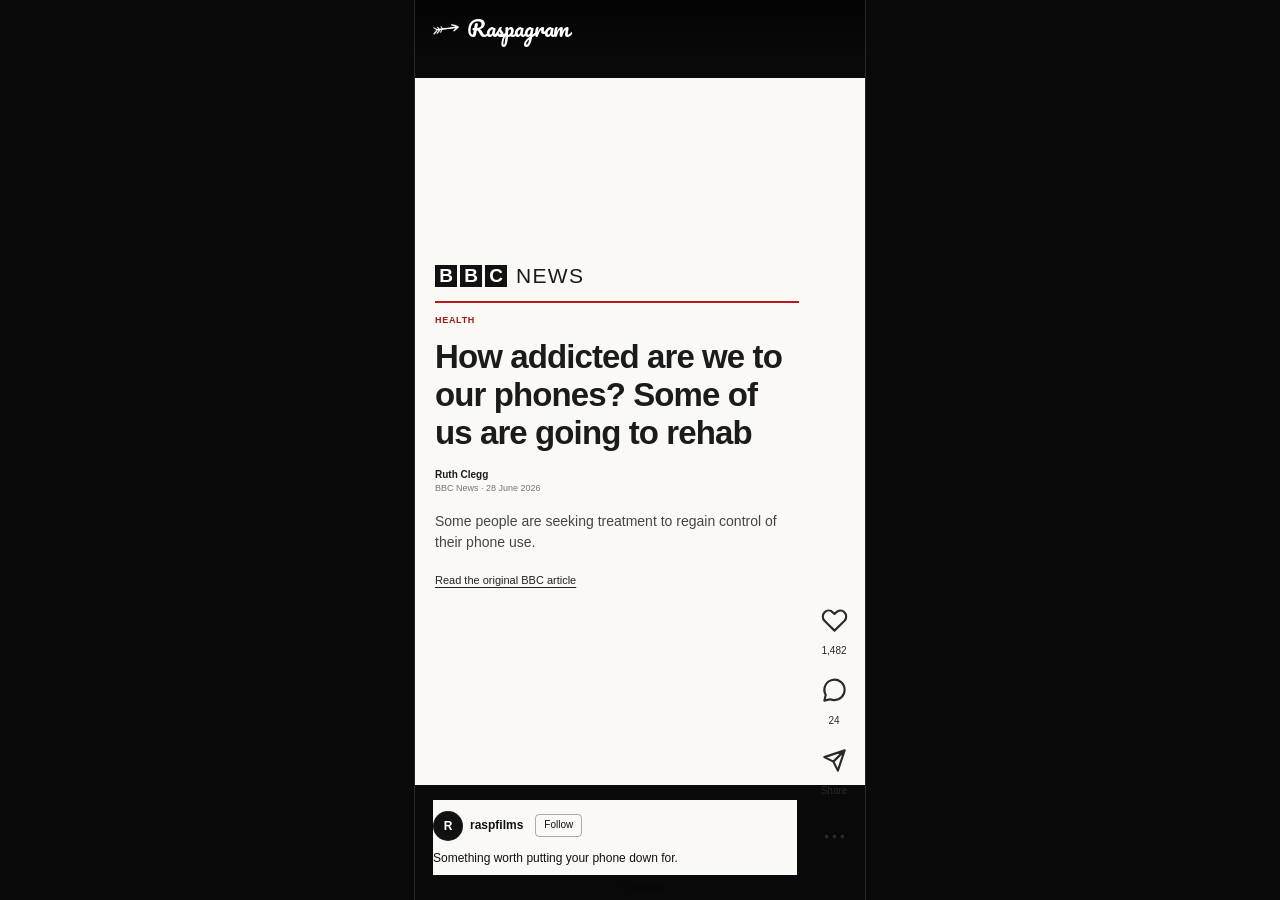
==== commit d6d9c7c1: "Tighten and reorder Raspagram feed, refresh camp photo and meme repost" ====
--- a/doomscroll/index.html
+++ b/doomscroll/index.html
@@ -1,5 +1,5 @@
 <!doctype html><html lang="en"><head><meta charset="utf-8"><meta name="viewport" content="width=device-width,initial-scale=1,viewport-fit=cover"><meta name="theme-color" content="#050505"><meta name="description" content="A feed you can't put down. DOOM SCROLL, an upcoming film by Josie Charles and Nathan Miller."><title>Raspagram — DOOM SCROLL</title><link rel="canonical" href="https://raspfilms.com/doomscroll/">
-<meta property="og:type" content="website"><meta property="og:title" content="DOOM SCROLL — An upcoming film"><meta property="og:description" content="An upcoming film by Josie Charles and Nathan Miller. The feed stops here."><meta property="og:url" content="https://raspfilms.com/doomscroll/"><meta property="og:image" content="https://raspfilms.com/doomscroll/camp-waterfall.jpg"><meta name="twitter:card" content="summary_large_image"><link rel="icon" href="favicon.png?v=10" type="image/png"><link rel="preload" href="doom-night.woff" as="font" type="font/woff" crossorigin><link rel="stylesheet" href="style.css?v=10"></head><body><svg class="svg-defs" xmlns="http://www.w3.org/2000/svg" aria-hidden="true"><defs>
+<meta property="og:type" content="website"><meta property="og:title" content="DOOM SCROLL — An upcoming film"><meta property="og:description" content="An upcoming film by Josie Charles and Nathan Miller. The feed stops here."><meta property="og:url" content="https://raspfilms.com/doomscroll/"><meta property="og:image" content="https://raspfilms.com/doomscroll/camp-woodland.png"><meta name="twitter:card" content="summary_large_image"><link rel="icon" href="favicon.png?v=11" type="image/png"><link rel="preload" href="doom-night.woff" as="font" type="font/woff" crossorigin><link rel="stylesheet" href="style.css?v=11"></head><body><svg class="svg-defs" xmlns="http://www.w3.org/2000/svg" aria-hidden="true"><defs>
 <symbol id="spiral" viewBox="0 0 100 100"><g fill="none" stroke="currentColor" stroke-width="4.8" stroke-linecap="round"><path id="arm" d="M50 51 C37 46 26 38 27 26 C28 12 48 10 53 23 C57 34 40 41 36 30 C33 22 44 18 47 25"/><use href="#arm" transform="rotate(120 50 51)"/><use href="#arm" transform="rotate(240 50 51)"/></g></symbol>
 <symbol id="heart" viewBox="0 0 24 24"><path d="M20.8 4.6c-2.1-2.1-5.3-1.9-7.4.2L12 6.2l-1.4-1.4c-2.1-2.1-5.3-2.3-7.4-.2-2.2 2.2-2.1 5.7.1 7.9L12 21l8.7-8.5c2.2-2.2 2.3-5.7.1-7.9Z"/></symbol>
 <symbol id="chat" viewBox="0 0 24 24"><path d="M21 11.5a9 9 0 0 1-9 9c-1.4 0-2.7-.3-3.8-.8L3 21l1.2-5.2A9 9 0 1 1 21 11.5Z"/></symbol>
@@ -7,24 +7,25 @@
 </defs></svg>
 <main class="screen" id="screen" aria-label="Raspagram fictional reel feed">
 <div class="feed" id="feed" tabindex="0" aria-label="Reels. Swipe up, scroll or use the arrow keys."><section class="reel news press-reel" aria-label="BBC News article about phone addiction">
-<article class="press-page bbc-page"><div class="press-masthead bbc-masthead"><span class="bbc-blocks"><i>B</i><i>B</i><i>C</i></span><b>NEWS</b></div><div class="press-section">HEALTH <span>NEWS</span></div><h2>How addicted are we to our phones? Some of us are going to rehab</h2><div class="press-byline"><b>Ruth Clegg</b><span>BBC News · 28 June 2026</span></div><p class="press-lead">For some people, hours of scrolling have turned into a compulsion.</p><p class="press-body">Treatment centres are seeing people seek help to regain control of their phone use.</p><a class="read-original" href="https://www.bbc.co.uk/news/articles/cvg7v7j3wqwo" target="_blank" rel="noopener noreferrer">Read the original BBC article</a></article>
+<article class="press-page bbc-page"><div class="press-masthead bbc-masthead"><span class="bbc-blocks"><i>B</i><i>B</i><i>C</i></span><b>NEWS</b></div><div class="press-section">HEALTH</div><h2>How addicted are we to our phones? Some of us are going to rehab</h2><div class="press-byline"><b>Ruth Clegg</b><span>BBC News · 28 June 2026</span></div><p class="press-summary">Some people are seeking treatment to regain control of their phone use.</p><a class="read-original" href="https://www.bbc.co.uk/news/articles/cvg7v7j3wqwo" target="_blank" rel="noopener noreferrer">Read the original BBC article</a></article>
 <div class="post"><b><span class="avatar black">R</span>raspfilms <span class="follow">Follow</span></b><p>Something worth putting your phone down for.</p></div><div class="swipe-hint" id="swipe-hint"><span>⌃</span>Swipe up</div></section>
-<section class="reel odin press-reel" aria-label="Fictional news article about ODIN's wellness retreat">
-<article class="press-page valley-page"><div class="valley-masthead">The Valley Brief<span>TECHNOLOGY. POWER. PEOPLE.</span></div><div class="press-section">TECH &amp; BUSINESS <span>PROFILE</span></div><h2>ODIN steps down as Silicon Valley CEO to launch a wellness retreat</h2><p class="press-deck">The Hush Technologies founder is trading the boardroom for the Welsh countryside.</p><div class="press-byline"><b>Nia Price</b><span>3 min read · Business</span></div><blockquote class="odin-quote"><p>“People don’t need another app. They need a way out.”</p><cite>ODIN, founder of Hush Technologies</cite></blockquote><p class="press-body">His new venture, Camp Llanllwni, promises small-group retreats, woodland cabins and a break from life online.</p></article>
-<div class="post"><b><span class="avatar grey">V</span>the_valley_brief <span class="follow">Follow</span></b><p>ODIN quits Hush Technologies. His next venture: a wellness retreat in Wales.</p></div></section><section class="reel camp" aria-label="Camp Llanllwni retreat advert">
-<img class="scene-photo camp-photo" src="camp-waterfall.jpg" alt="The supplied waterfall photograph, showing cascading water in a green wooded valley" loading="lazy" width="1200" height="798"><div class="photo-wash"></div>
-<div class="camp-copy"><span class="camp-location">WEST WALES / A PRIVATE RETREAT</span><h2>CAMP<br>LLANLLWNI</h2><p>Wild waterfalls. Woodland cabins.<br>Slower mornings.</p><span class="camp-detail">A small-group digital detox retreat.</span></div>
-<div class="post"><b><span class="avatar olive">L</span>camp_llanllwni <span class="follow">Follow</span></b><small class="partnership">Sponsored</small><p>Fresh water. Quiet woods. A little less of everything else.</p></div></section>
-<section class="reel beauty" aria-label="Willow's fictional diet pill advert">
-<img class="scene-photo willow-photo" src="willow-regime-x.jpg" alt="Willow, a fictional adult mixed-race beauty influencer, holding Regime X diet pills in a sponsored selfie" loading="lazy" width="1086" height="1448"><div class="photo-wash"></div>
-<span class="ad-label">PAID PARTNERSHIP</span><div class="willow-hook"><span>MY DAILY ROUTINE</span><h2>REGIME X.</h2></div>
-<div class="post"><b><span class="avatar peach">W</span>the_real_willow <span class="follow">Follow</span></b><p>Everyone keeps asking what I've changed 👀<br>Regime X diet pills. Code WILLOW10. #ad</p></div></section>
 <section class="reel sugar">
    <div class="candy-world"><div class="candy-orbit"></div><div class="candy-grid" id="candies"></div><span class="burst">SUGAR<br>SMUSH!</span></div>
    <div class="reel-hook">your brain wants<br><i>one more hit.</i></div>
    <div class="post"><b><span class="avatar pink">s</span>sugarsmush <span class="follow">Follow</span></b><p>You've got time for one more round. 🍬</p></div>
   </section>
-<section class="reel fence photo-reel" aria-label="Are you ready for the electric fence challenge!?!"><div class="fence-poster"><div class="challenge-hook"><h2><small>ARE YOU READY FOR THE</small><span>ELECTRIC</span><span>FENCE</span><em>CHALLENGE!?!</em></h2></div><div class="fence-frame"><img src="electric-fence-jurassic.jpg" alt="The supplied Jurassic Park still of a boy gripping a sparking electric fence" loading="lazy" width="600" height="338"><div class="high-voltage-sticker"><svg viewBox="0 0 30 30" aria-hidden="true"><path d="M18 2 7 17h8l-3 11 12-17h-9z"/></svg><span>HIGH<br>VOLTAGE</span></div></div></div><div class="post"><b><span class="avatar blue">N</span>N1k0_dab3zt! <span class="follow">Follow</span></b></div></section>
+<section class="reel odin press-reel" aria-label="Fictional news article about ODIN's wellness retreat">
+<article class="press-page valley-page"><div class="valley-masthead">The Valley Brief<span>TECHNOLOGY. POWER. PEOPLE.</span></div><div class="press-section">TECH &amp; BUSINESS <span>PROFILE</span></div><h2>ODIN steps down as Silicon Valley CEO to launch a wellness retreat</h2><p class="press-deck">The Hush Technologies founder is trading the boardroom for the Welsh countryside.</p><div class="press-byline"><b>Nia Price</b><span>3 min read · Business</span></div><blockquote class="odin-quote"><p>“People don’t need another app. They need a way out.”</p><cite>ODIN, founder of Hush Technologies</cite></blockquote><p class="press-body">His new venture, Camp Llanllwni, promises small-group retreats, woodland cabins and a break from life online.</p></article>
+<div class="post"><b><span class="avatar grey">V</span>the_valley_brief <span class="follow">Follow</span></b><p>ODIN quits Hush Technologies. His next venture: a wellness retreat in Wales.</p></div></section>
+<section class="reel beauty" aria-label="Willow's fictional diet pill advert">
+<img class="scene-photo willow-photo" src="willow-regime-x.jpg" alt="Willow, a fictional adult mixed-race beauty influencer, holding Regime X diet pills in a sponsored selfie" loading="lazy" width="1086" height="1448"><div class="photo-wash"></div>
+<span class="ad-label">PAID PARTNERSHIP</span><div class="willow-hook"><span>MY DAILY ROUTINE</span><h2>REGIME X.</h2></div>
+<div class="post"><b><span class="avatar peach">W</span>the_real_willow <span class="follow">Follow</span></b><p>Everyone keeps asking what I've changed 👀<br>Regime X diet pills. Code WILLOW10. #ad</p></div></section>
+<section class="reel camp" aria-label="Camp Llanllwni retreat advert">
+<img class="scene-photo camp-photo" src="camp-woodland.png" alt="Secluded stone cottages among sunlit trees and mossy woodland" loading="lazy" width="554" height="554"><div class="photo-wash"></div>
+<div class="camp-copy"><span class="camp-location">WEST WALES / A PRIVATE RETREAT</span><h2>CAMP<br>LLANLLWNI</h2><p>Secluded stays. Quiet woods.<br>Slower mornings.</p><span class="camp-detail">A small-group digital detox retreat.</span></div>
+<div class="post"><b><span class="avatar olive">L</span>camp_llanllwni <span class="follow">Follow</span></b><small class="partnership">Sponsored</small><p>Your own quiet corner. A little less of everything else.</p></div></section>
+<section class="reel fence photo-reel" aria-label="Electric fence challenge meme repost"><div class="meme-repost"><article class="meme-card"><div class="meme-source"><span class="meme-avatar" aria-hidden="true">N</span><span><b>N1k0_dab3zt!</b><small>Reposted by bad_ideas_daily</small></span><span class="meme-dots" aria-hidden="true">•••</span></div><h2 class="meme-headline">ARE YOU READY FOR THE ELECTRIC FENCE CHALLENGE!?!</h2><div class="fence-frame"><img src="electric-fence-jurassic.jpg" alt="Jurassic Park film still of a boy gripping a sparking electric fence" loading="lazy" width="600" height="338"><div class="high-voltage-sticker"><svg viewBox="0 0 30 30" aria-hidden="true"><path d="M18 2 7 17h8l-3 11 12-17h-9z"/></svg><span>HIGH<br>VOLTAGE</span></div></div><p class="meme-punchline">bro took “touch grass” personally 💀</p></article></div><div class="post"><b><span class="avatar blue">B</span>bad_ideas_daily <span class="follow">Follow</span></b><p>that’s enough internet for today 💀</p></div></section>
 <section class="reel olivia photo-reel"><div class="photo olivia-photo"></div><div class="photo-wash"></div><div class="olivia-hook"><h2>Olivia<br><i>Dreams</i></h2><p>Are you still awake?</p></div><div class="subscription-tease"><span class="lock-icon"><svg viewBox="0 0 24 24" width="19" height="19" fill="none" stroke="currentColor" stroke-width="1.6"><rect x="5" y="10" width="14" height="11" rx="2"/><path d="M8 10V7a4 4 0 0 1 8 0v3M12 14v3"/></svg></span><span>Something just for you.<small>EXCLUSIVE CONTENT · SUBSCRIBE</small></span></div><div class="post"><b><span class="avatar lavender">o</span>olivia_dreams <span class="follow">Follow</span></b><p>You know where to find me. ♡</p></div></section>
 <section class="reel screentime" aria-label="Phone screen time weekly report">
 <div class="usage-backdrop"></div><article class="report-card usage-report"><div class="report-heading"><span class="screen-time-app" aria-hidden="true"><svg viewBox="0 0 24 24"><path d="M7 3h10M7 21h10M8 3v4l8 10v4M16 3v4L8 17v4"/></svg></span><b>Screen Time</b><button id="ignore-limit" class="report-done">Done</button></div><div class="report-period" aria-hidden="true"><span>Day</span><b>Week</b></div><div class="report-range">5–11 October</div><div class="time-stat"><span>Daily average</span><strong>9h 41m</strong></div><div class="usage-chart" role="img" aria-label="Weekly screen time. Daily average: nine hours and forty-one minutes."><div class="usage-grid"><span>12h</span><span>6h</span><span>0</span></div><div class="usage-bars"><div class="usage-day"><div class="usage-track"><i style="height:69.44%"></i></div><span>M</span></div><div class="usage-day"><div class="usage-track"><i style="height:88.89%"></i></div><span>T</span></div><div class="usage-day"><div class="usage-track"><i style="height:80.56%"></i></div><span>W</span></div><div class="usage-day"><div class="usage-track"><i style="height:90.28%"></i></div><span>T</span></div><div class="usage-day"><div class="usage-track"><i style="height:81.94%"></i></div><span>F</span></div><div class="usage-day"><div class="usage-track"><i style="height:84.31%"></i></div><span>S</span></div><div class="usage-day"><div class="usage-track"><i style="height:69.44%"></i></div><span>S</span></div></div></div></article>
@@ -45,9 +46,10 @@
 <noscript><a class="no-js-game" href="play/">Can't wait? Play Night One</a></noscript></section></div>
 <header class="feed-header"><a class="feed-brand" id="brand" href="#" aria-label="Raspagram, back to first reel"><img class="rasp-brand-mark" src="rasp-arrow-white.png" alt="Rasp Films" width="55" height="17"><span>Raspagram</span></a></header>
 
-<aside class="social" id="social" aria-label="Reel actions"><button id="like" aria-label="Like reel" aria-pressed="false"><svg aria-hidden="true"><use href="#heart"/></svg><small id="likes">1,482</small></button><button id="comments" aria-label="Read comments"><svg aria-hidden="true"><use href="#chat"/></svg><small id="comment-count">24</small></button><button id="share" aria-label="Share this reel"><svg aria-hidden="true"><use href="#send"/></svg><small>Share</small></button><button id="save" aria-label="Save reel" aria-pressed="false"><svg aria-hidden="true" viewBox="0 0 24 24"><path d="M6 3h12v18l-6-4-6 4V3Z"/></svg><small>Save</small></button></aside>
+<aside class="social" id="social" aria-label="Reel actions"><button id="like" aria-label="Like reel" aria-pressed="false"><svg aria-hidden="true"><use href="#heart"/></svg><small id="likes">1,482</small></button><button id="comments" aria-label="Read comments"><svg aria-hidden="true"><use href="#chat"/></svg><small id="comment-count">24</small></button><button id="share" aria-label="Share this reel"><svg aria-hidden="true"><use href="#send"/></svg><small>Share</small></button><button id="more" aria-label="More reel options" aria-haspopup="dialog"><svg class="more-dots" aria-hidden="true" viewBox="0 0 24 24"><circle cx="5" cy="12" r="1.7"/><circle cx="12" cy="12" r="1.7"/><circle cx="19" cy="12" r="1.7"/></svg></button></aside>
 
 <div class="double-heart" id="double-heart" aria-hidden="true"><svg><use href="#heart"/></svg></div>
 <dialog class="comments-sheet" id="comments-sheet" aria-labelledby="comments-title"><div class="sheet-handle"></div><header><h2 id="comments-title">Comments</h2><button id="close-comments" aria-label="Close comments">×</button></header><div id="comment-list"></div><p class="comments-note">Comments from the fictional feed.</p></dialog>
+<dialog class="comments-sheet more-sheet" id="more-sheet" aria-labelledby="more-title"><div class="sheet-handle"></div><header><h2 id="more-title">Options</h2><button id="close-more" aria-label="Close options">×</button></header><div class="more-actions"><button id="more-share">Share reel</button><button id="more-start">Back to first reel</button></div></dialog>
 <div class="toast" id="toast" role="status"></div><div class="sr-only" id="status" role="status" aria-live="polite">Swipe up to explore the feed.</div>
-</main><script src="script.js?v=10"></script></body></html>+</main><script src="script.js?v=11"></script></body></html>
--- a/doomscroll/style.css
+++ b/doomscroll/style.css
@@ -22,7 +22,7 @@
 .feed{position:absolute;inset:0;overflow-y:auto;overflow-x:hidden;scroll-snap-type:y mandatory;overscroll-behavior-y:contain;scrollbar-width:none;-webkit-overflow-scrolling:touch;touch-action:pan-y;outline:none}.feed::-webkit-scrollbar{display:none}.feed>.reel:nth-child(n){position:relative;inset:auto;top:auto;bottom:auto;width:100%;height:100%;min-height:100%;scroll-snap-align:start;scroll-snap-stop:always;overflow:hidden;isolation:isolate}.reel>*{user-select:none}.reel:not(.active) *,body:has(dialog[open]) .reel *{animation-play-state:paused!important}.scene-photo,.photo,.office-art{position:absolute;inset:0;width:100%;height:100%;object-fit:cover}.photo{background-size:cover;background-position:center}.photo-wash{position:absolute;inset:0;background:linear-gradient(#0005,transparent 27%,transparent 53%,#0004 70%,#000d 100%);pointer-events:none}
 .feed-header{position:absolute;z-index:8;inset:0 0 auto;padding:calc(13px + env(safe-area-inset-top)) 18px 26px;display:flex;justify-content:space-between;align-items:center;background:linear-gradient(#0008,#0000);pointer-events:none}.feed-header>*{pointer-events:auto}.feed-brand{display:flex;align-items:center;gap:8px;font-family:Georgia,serif;font-size:25px;font-style:italic;letter-spacing:-1.4px;font-weight:700;line-height:1.2;text-shadow:0 1px 8px #0005}.brand-camera{width:23px;height:23px;fill:none;stroke:currentColor;stroke-width:1.7}.brand-camera .camera-dot{fill:currentColor;stroke:none}.film-shortcut{border:0;background:#fff1;padding:7px 12px;border-radius:30px;font-size:11px;backdrop-filter:blur(10px)}.feed-tabs{position:absolute;z-index:7;top:calc(60px + env(safe-area-inset-top));left:19px;display:flex;gap:20px;font-size:12px;text-shadow:0 1px 6px #0006;pointer-events:none}.feed-tabs b{padding-bottom:8px;border-bottom:2px solid white}.feed-tabs span{opacity:.7}
 .post{position:absolute;bottom:calc(var(--foot) + 17px);left:18px;right:68px;z-index:4;font-size:12px;line-height:1.4;text-shadow:0 1px 5px #0008}.post b{display:flex;align-items:center;gap:7px;font-size:12px}.post p{margin:9px 0 8px}.avatar{display:grid;place-items:center;flex:0 0 auto;width:30px;height:30px;border-radius:50%;border:1px solid #fffb;font:700 12px Arial;background:#343434}.olive{background:#566748}.peach{background:#996b52}.pink{background:#c3228c}.blue{background:#3288b5}.lavender{background:#756096}.black{background:#111}.grey{background:#656775}.follow{padding:3px 8px;border:1px solid #ffffff70;border-radius:4px;font-size:10px;margin-left:5px;font-weight:400}.audio{font-size:10px;opacity:.8}.partnership{display:block;font-size:10px;margin-top:6px;opacity:.85}
-.social{position:absolute;right:12px;bottom:calc(var(--foot) + 34px);z-index:7;display:grid;gap:19px;text-align:center}.social button{display:block;padding:0;min-width:38px;border:0;background:none;filter:drop-shadow(0 1px 3px #0008)}.social svg{display:block;margin:0 auto 6px;width:27px;height:27px;fill:none;stroke:currentColor;stroke-width:1.9;stroke-linecap:round;stroke-linejoin:round}.social small{font-size:10px}.social #like[aria-pressed=true]{color:#ff4267}.social #like[aria-pressed=true] svg,.social #save[aria-pressed=true] svg{fill:currentColor}.record{width:30px;height:30px;border:5px solid #fff5;border-radius:50%;display:grid;place-items:center;font-size:12px;margin:auto;animation:record 8s linear infinite}.feed-bottom{position:absolute;inset:auto 0 0;height:var(--foot);background:#070707;z-index:9;display:flex;align-items:center;justify-content:space-between;padding:0 26px env(safe-area-inset-bottom);border-top:1px solid #ffffff10}.feed-bottom button{border:0;background:none;padding:5px}.feed-bottom svg{width:23px;height:23px;fill:none;stroke:currentColor;stroke-width:1.7}.bottom-reels{font-size:10px;font-weight:700;letter-spacing:2px}.bottom-reels small{margin-left:8px;opacity:.45;letter-spacing:.5px;font-weight:400}.profile-avatar{display:grid;place-items:center;width:26px;height:26px;background:#fff;color:#111;border-radius:50%;font-size:12px;font-weight:700}
+.social{position:absolute;right:12px;bottom:calc(var(--foot) + 34px);z-index:7;display:grid;gap:19px;text-align:center}.social button{display:block;padding:0;min-width:38px;border:0;background:none;filter:drop-shadow(0 1px 3px #0008)}.social svg{display:block;margin:0 auto 6px;width:27px;height:27px;fill:none;stroke:currentColor;stroke-width:1.9;stroke-linecap:round;stroke-linejoin:round}.social small{font-size:10px}.social #like[aria-pressed=true]{color:#ff4267}.social #like[aria-pressed=true] svg{fill:currentColor}.record{width:30px;height:30px;border:5px solid #fff5;border-radius:50%;display:grid;place-items:center;font-size:12px;margin:auto;animation:record 8s linear infinite}.feed-bottom{position:absolute;inset:auto 0 0;height:var(--foot);background:#070707;z-index:9;display:flex;align-items:center;justify-content:space-between;padding:0 26px env(safe-area-inset-bottom);border-top:1px solid #ffffff10}.feed-bottom button{border:0;background:none;padding:5px}.feed-bottom svg{width:23px;height:23px;fill:none;stroke:currentColor;stroke-width:1.7}.bottom-reels{font-size:10px;font-weight:700;letter-spacing:2px}.bottom-reels small{margin-left:8px;opacity:.45;letter-spacing:.5px;font-weight:400}.profile-avatar{display:grid;place-items:center;width:26px;height:26px;background:#fff;color:#111;border-radius:50%;font-size:12px;font-weight:700}
 .news{background:#181b20}.news-art{position:absolute;inset:calc(var(--top) + 28px) 66px calc(var(--foot) + 130px) 20px;display:flex;flex-direction:column}.news-topic{font-size:10px;font-weight:700;letter-spacing:2px;color:#b9c0cc}.news-number{display:flex;align-items:center;gap:13px;font-weight:800;font-size:clamp(100px,31vw,140px);line-height:.97;letter-spacing:-9px;margin-top:15px;color:#f9f6ed}.news-number>span{font-size:26px;line-height:1.05;letter-spacing:-.7px;font-weight:400}.news-standfirst{font-size:13px;line-height:1.5;color:#bac0cb;margin:14px 0 23px}.article-card{display:block;padding:19px;background:#f7f5ef;color:#171717;border-radius:2px;box-shadow:0 8px 32px #0004;margin-top:auto}.article-source{font-size:12px;letter-spacing:.5px;font-weight:800;border-bottom:1px solid #1112;padding-bottom:12px}.article-source span{float:right;font-size:8px;font-weight:400;letter-spacing:1px;padding-top:2px;color:#727272}.article-card h2{font-family:Georgia,serif;font-weight:400;font-size:clamp(22px,6vw,27px);letter-spacing:-.5px;line-height:1.15;margin:15px 0 20px}.article-read{font-size:10px;font-weight:700;display:flex;align-items:center;justify-content:space-between;color:#504f4c}.article-read svg{width:17px;height:17px;stroke:currentColor;fill:none;stroke-width:1.6}.swipe-hint{position:absolute;left:0;right:0;bottom:calc(var(--foot) + 6px);text-align:center;font-size:9px;color:#fff9;pointer-events:none;animation:hint 2s ease-in-out infinite}.swipe-hint>span{display:inline-block;margin-right:4px}
 .camp{background:#18211a}.camp-photo{object-position:48% center}.camp .photo-wash{background:linear-gradient(#0005,transparent 22%,transparent 58%,#000c 100%)}.camp-copy{position:absolute;top:calc(var(--top) + 25px);left:23px;right:65px;color:#fff6e5;text-shadow:0 2px 12px #0007}.camp-location{font-size:8px;letter-spacing:1.6px}.camp-copy h2{font-family:Georgia,serif;font-weight:400;font-size:clamp(44px,14vw,62px);line-height:1.02;letter-spacing:-1.6px;margin:17px 0}.camp-copy p{font-size:12px;line-height:1.6;margin:0 0 24px}.camp-name{font-size:13px;font-weight:700;letter-spacing:1.1px}.camp-detail{display:block;margin-top:7px;font-size:10px;color:#fff9}.willow-photo{object-position:center 37%}.ad-label{position:absolute;top:calc(var(--top) + 22px);left:20px;font-size:8px;letter-spacing:1.1px;padding:5px 8px;border:1px solid #fffa;background:#0003;backdrop-filter:blur(4px)}.willow-hook{position:absolute;bottom:calc(var(--foot) + 155px);left:20px;right:60px;text-shadow:0 2px 15px #0005}.willow-hook>span{font-size:9px;letter-spacing:1.4px}.willow-hook h2{font-family:Georgia,serif;font-size:52px;font-weight:400;letter-spacing:1px;margin:6px 0}.beauty .post{font-size:11px}
 .fence-photo{background-image:none;background-position:54% center}.challenge-hook{position:absolute;left:21px;right:58px;bottom:calc(var(--foot) + 146px);text-shadow:0 3px 0 #0006,0 6px 22px #0006}.challenge-hook h2{font-family:'Reel Impact',Impact,sans-serif;font-size:clamp(60px,19vw,88px);line-height:.9;letter-spacing:-1.8px;margin:0}.challenge-hook h2>span{display:block}.challenge-hook h2 em{display:block;font-size:.6em;font-style:normal;letter-spacing:-.8px;color:#e9ff65}.challenge-part{display:inline-block;margin-top:10px;padding:4px 9px;background:#e9ff65;color:#182414;font-weight:900;font-size:12px;text-shadow:none}.fence .post .audio{display:block;margin-top:10px}
@@ -90,20 +90,35 @@
 @media(max-height:620px){.usage-chart{height:auto;min-height:50px}.usage-track{height:auto}}
 @media(max-height:530px){.usage-chart{height:auto;min-height:40px}.usage-track{height:auto}.screentime .report-card{bottom:calc(127px + env(safe-area-inset-bottom))}}
 
-/* Supplied film frame and waterfall; music metadata removed from the feed. */
+/* Supplied photographs; music metadata removed from the feed. */
 .audio,.record{display:none}
 .camp-photo{object-position:50% 50%}
 .willow-hook h2{font-size:clamp(42px,12vw,58px);line-height:.96;letter-spacing:-1px}
-.fence{background:#141814}
-.fence-poster{position:absolute;top:calc(var(--top) + 16px);bottom:calc(117px + env(safe-area-inset-bottom));left:20px;right:20px;display:flex;flex-direction:column;justify-content:center;align-items:stretch;gap:20px}
-.fence .challenge-hook{position:static;inset:auto;width:auto;max-width:none}
-.fence .challenge-hook h2{margin:0;font-family:'Reel Impact',Impact,sans-serif;font-size:clamp(35px,10.1vw,47px);line-height:.91;letter-spacing:-.5px;transform:none;text-shadow:none;color:#f5f5eb}
-.fence .challenge-hook h2 small{display:block;margin-bottom:13px;font-family:Arial,Helvetica,sans-serif;font-size:clamp(10px,2.8vw,13px);font-weight:700;letter-spacing:1.6px;line-height:1.25;color:#e6e5d7}
-.fence .challenge-hook h2 span,.fence .challenge-hook h2 em{display:block;line-height:.95;transform:none}
-.fence .challenge-hook h2 em{font-style:normal;color:#eaff55;font-size:.91em;letter-spacing:-.3px;margin-top:3px}
-.fence-frame{position:relative;width:100%;aspect-ratio:16/10;max-height:calc(100dvh - 355px);flex-shrink:0;overflow:hidden;border:1px solid #eee3;background:#050505;box-shadow:0 9px 24px #0004}
+
+/* A short, linked news clipping opens the feed. */
+.bbc-page{bottom:115px;padding-bottom:22px;display:flex;flex-direction:column;justify-content:center}
+.bbc-page .press-masthead,.bbc-page .press-section,.bbc-page>h2,.bbc-page .press-byline,.bbc-page .press-summary,.bbc-page .read-original{flex-shrink:0}
+.bbc-page .press-byline{border:0;padding-bottom:0;line-height:1.5}
+.press-summary{font-size:14px;line-height:1.5;margin:15px 0 0;color:#454545}
+.bbc-page .read-original{font-size:11px;min-height:32px;margin-top:12px}
+
+/* A reposted meme screenshot, with its original creator and punchline. */
+.fence{background:#121212}
+.meme-repost{position:absolute;top:calc(var(--top) + 14px);bottom:calc(124px + env(safe-area-inset-bottom));left:16px;right:62px;display:flex;align-items:center}
+.meme-card{width:100%;max-height:100%;display:flex;flex-direction:column;overflow:hidden;background:#fff;color:#111;border-radius:3px;box-shadow:0 8px 28px #0005}
+.meme-source{display:flex;align-items:center;gap:8px;padding:12px 13px 0;flex-shrink:0;font-size:11px;line-height:1.35}
+.meme-source b{font-weight:700}.meme-source small{display:block;margin-top:2px;font-size:9px;color:#777}
+.meme-avatar{width:28px;height:28px;border-radius:50%;display:grid;place-items:center;background:#2982ac;color:white;font-size:12px;font-weight:700;flex-shrink:0}
+.meme-dots{margin-left:auto;align-self:flex-start;font-size:12px;letter-spacing:1px}
+.meme-headline{font-family:Arial,Helvetica,sans-serif;font-size:clamp(20px,5.6vw,25px);line-height:1.12;letter-spacing:-.6px;font-weight:800;margin:0;padding:16px 13px 15px;flex-shrink:0}
+.fence-frame{position:relative;width:100%;aspect-ratio:600/338;min-height:0;flex:0 1 auto;overflow:hidden;background:#050505}
 .fence-frame>img{width:100%;height:100%;display:block;object-fit:cover;object-position:57% 50%}
-.high-voltage-sticker{position:absolute;left:13px;bottom:12px;display:flex;align-items:center;gap:4px;border:2px solid #161616;background:#f6d333;color:#141414;padding:5px 7px;transform:rotate(-5deg);box-shadow:0 2px 3px #0007;font:bold 9px/1.1 Arial,sans-serif;letter-spacing:.3px}
-.high-voltage-sticker svg{width:22px;height:27px;fill:currentColor}
-@media(max-height:620px){.fence-poster{gap:14px;top:calc(var(--top) + 12px);bottom:calc(101px + env(safe-area-inset-bottom))}.fence .challenge-hook h2{font-size:34px}.fence .challenge-hook h2 small{margin-bottom:9px;font-size:10px}.fence-frame{max-height:calc(100dvh - 315px)}}
-@media(max-height:530px){.fence-poster{gap:11px;top:calc(var(--top) + 10px);bottom:calc(89px + env(safe-area-inset-bottom))}.fence .challenge-hook h2{font-size:28px}.fence .challenge-hook h2 small{font-size:9px;margin-bottom:7px}.fence-frame{max-height:calc(100dvh - 285px)}.high-voltage-sticker{left:8px;bottom:8px;padding:3px 5px;font-size:8px}.high-voltage-sticker svg{height:22px;width:18px}}
+.high-voltage-sticker{position:absolute;left:10px;bottom:10px;display:flex;align-items:center;gap:4px;border:2px solid #161616;background:#f6d333;color:#141414;padding:4px 6px;transform:rotate(-5deg);box-shadow:0 2px 3px #0007;font:bold 8px/1.1 Arial,sans-serif;letter-spacing:.3px}
+.high-voltage-sticker svg{width:19px;height:24px;fill:currentColor}
+.meme-punchline{font-size:12px;line-height:1.4;font-weight:600;margin:0;padding:13px;flex-shrink:0}
+@media(max-height:620px){.bbc-page{bottom:100px}.press-summary{font-size:12px;margin-top:12px}.bbc-page .read-original{font-size:10px;margin-top:8px}.meme-repost{top:calc(var(--top) + 10px);bottom:calc(112px + env(safe-area-inset-bottom))}.meme-headline{font-size:21px;padding:12px}.meme-source{padding-top:10px}.meme-punchline{font-size:11px;padding:11px 12px}}
+@media(max-height:530px){.bbc-page{padding-top:12px;padding-bottom:12px}.press-summary{font-size:11px;margin-top:9px}.bbc-page .read-original{margin-top:5px;min-height:26px}.meme-repost{bottom:calc(104px + env(safe-area-inset-bottom))}.meme-headline{font-size:18px;padding:10px 12px}.meme-source{padding-top:8px}.meme-avatar{width:24px;height:24px}.meme-punchline{font-size:10px;padding:9px 12px}.high-voltage-sticker{left:7px;bottom:7px;font-size:7px;padding:3px 4px}.high-voltage-sticker svg{height:19px;width:15px}}
+
+/* Native reel overflow options. */
+.social #more{min-height:38px}.social .more-dots{fill:currentColor;stroke:none;margin-bottom:0}
+.more-actions{display:grid;margin-top:8px}.more-actions button{min-height:48px;padding:14px 2px;text-align:left;font-size:13px;border-bottom:1px solid #ffffff12}.more-actions button:last-child{border-bottom:0}
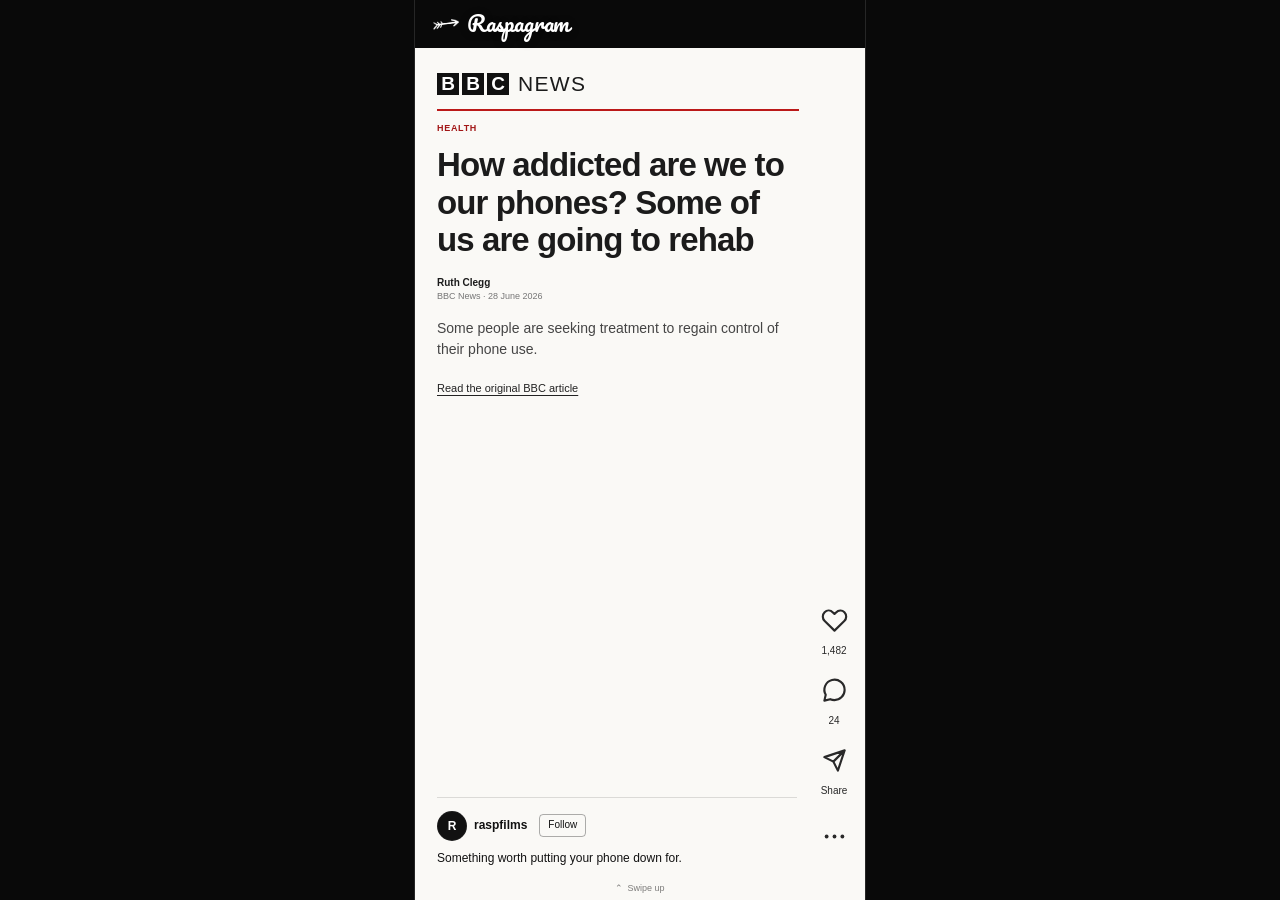
==== commit 144556ad: "Apply feed annotations and launch the latest Night One v0.9 game" ====
--- a/doomscroll/index.html
+++ b/doomscroll/index.html
@@ -1,5 +1,5 @@
 <!doctype html><html lang="en"><head><meta charset="utf-8"><meta name="viewport" content="width=device-width,initial-scale=1,viewport-fit=cover"><meta name="theme-color" content="#050505"><meta name="description" content="A feed you can't put down. DOOM SCROLL, an upcoming film by Josie Charles and Nathan Miller."><title>Raspagram — DOOM SCROLL</title><link rel="canonical" href="https://raspfilms.com/doomscroll/">
-<meta property="og:type" content="website"><meta property="og:title" content="DOOM SCROLL — An upcoming film"><meta property="og:description" content="An upcoming film by Josie Charles and Nathan Miller. The feed stops here."><meta property="og:url" content="https://raspfilms.com/doomscroll/"><meta property="og:image" content="https://raspfilms.com/doomscroll/camp-woodland.png"><meta name="twitter:card" content="summary_large_image"><link rel="icon" href="favicon.png?v=11" type="image/png"><link rel="preload" href="doom-night.woff" as="font" type="font/woff" crossorigin><link rel="stylesheet" href="style.css?v=11"></head><body><svg class="svg-defs" xmlns="http://www.w3.org/2000/svg" aria-hidden="true"><defs>
+<meta property="og:type" content="website"><meta property="og:title" content="DOOM SCROLL — An upcoming film"><meta property="og:description" content="An upcoming film by Josie Charles and Nathan Miller. The feed stops here."><meta property="og:url" content="https://raspfilms.com/doomscroll/"><meta property="og:image" content="https://raspfilms.com/doomscroll/camp-woodland.png"><meta name="twitter:card" content="summary_large_image"><link rel="icon" href="favicon.png?v=13" type="image/png"><link rel="preload" href="doom-night.woff" as="font" type="font/woff" crossorigin><link rel="stylesheet" href="style.css?v=13"></head><body><svg class="svg-defs" xmlns="http://www.w3.org/2000/svg" aria-hidden="true"><defs>
 <symbol id="spiral" viewBox="0 0 100 100"><g fill="none" stroke="currentColor" stroke-width="4.8" stroke-linecap="round"><path id="arm" d="M50 51 C37 46 26 38 27 26 C28 12 48 10 53 23 C57 34 40 41 36 30 C33 22 44 18 47 25"/><use href="#arm" transform="rotate(120 50 51)"/><use href="#arm" transform="rotate(240 50 51)"/></g></symbol>
 <symbol id="heart" viewBox="0 0 24 24"><path d="M20.8 4.6c-2.1-2.1-5.3-1.9-7.4.2L12 6.2l-1.4-1.4c-2.1-2.1-5.3-2.3-7.4-.2-2.2 2.2-2.1 5.7.1 7.9L12 21l8.7-8.5c2.2-2.2 2.3-5.7.1-7.9Z"/></symbol>
 <symbol id="chat" viewBox="0 0 24 24"><path d="M21 11.5a9 9 0 0 1-9 9c-1.4 0-2.7-.3-3.8-.8L3 21l1.2-5.2A9 9 0 1 1 21 11.5Z"/></symbol>
@@ -15,7 +15,7 @@
    <div class="post"><b><span class="avatar pink">s</span>sugarsmush <span class="follow">Follow</span></b><p>You've got time for one more round. 🍬</p></div>
   </section>
 <section class="reel odin press-reel" aria-label="Fictional news article about ODIN's wellness retreat">
-<article class="press-page valley-page"><div class="valley-masthead">The Valley Brief<span>TECHNOLOGY. POWER. PEOPLE.</span></div><div class="press-section">TECH &amp; BUSINESS <span>PROFILE</span></div><h2>ODIN steps down as Silicon Valley CEO to launch a wellness retreat</h2><p class="press-deck">The Hush Technologies founder is trading the boardroom for the Welsh countryside.</p><div class="press-byline"><b>Nia Price</b><span>3 min read · Business</span></div><blockquote class="odin-quote"><p>“People don’t need another app. They need a way out.”</p><cite>ODIN, founder of Hush Technologies</cite></blockquote><p class="press-body">His new venture, Camp Llanllwni, promises small-group retreats, woodland cabins and a break from life online.</p></article>
+<article class="press-page valley-page"><div class="valley-masthead">The Valley Brief<span>TECHNOLOGY. POWER. PEOPLE.</span></div><div class="press-section">TECH &amp; BUSINESS <span>PROFILE</span></div><h2>ODIN steps down as Silicon Valley CEO to launch a wellness retreat</h2><p class="press-deck">The Hush Technologies founder is trading the boardroom for the Welsh countryside.</p><div class="press-byline"><b>Nia Price</b><span>3 min read · Business</span></div><blockquote class="odin-quote"><p>“People don’t need another app. They need a way out.”</p><cite>ODIN, founder of Hush Technologies</cite></blockquote></article>
 <div class="post"><b><span class="avatar grey">V</span>the_valley_brief <span class="follow">Follow</span></b><p>ODIN quits Hush Technologies. His next venture: a wellness retreat in Wales.</p></div></section>
 <section class="reel beauty" aria-label="Willow's fictional diet pill advert">
 <img class="scene-photo willow-photo" src="willow-regime-x.jpg" alt="Willow, a fictional adult mixed-race beauty influencer, holding Regime X diet pills in a sponsored selfie" loading="lazy" width="1086" height="1448"><div class="photo-wash"></div>
@@ -23,12 +23,12 @@
 <div class="post"><b><span class="avatar peach">W</span>the_real_willow <span class="follow">Follow</span></b><p>Everyone keeps asking what I've changed 👀<br>Regime X diet pills. Code WILLOW10. #ad</p></div></section>
 <section class="reel camp" aria-label="Camp Llanllwni retreat advert">
 <img class="scene-photo camp-photo" src="camp-woodland.png" alt="Secluded stone cottages among sunlit trees and mossy woodland" loading="lazy" width="554" height="554"><div class="photo-wash"></div>
-<div class="camp-copy"><span class="camp-location">WEST WALES / A PRIVATE RETREAT</span><h2>CAMP<br>LLANLLWNI</h2><p>Secluded stays. Quiet woods.<br>Slower mornings.</p><span class="camp-detail">A small-group digital detox retreat.</span></div>
+<div class="camp-copy"><h2>CAMP<br>LLANLLWNI</h2><p>Disconnect to reconnect.</p><span class="camp-detail">A small-group digital detox retreat.</span></div>
 <div class="post"><b><span class="avatar olive">L</span>camp_llanllwni <span class="follow">Follow</span></b><small class="partnership">Sponsored</small><p>Your own quiet corner. A little less of everything else.</p></div></section>
 <section class="reel fence photo-reel" aria-label="Electric fence challenge meme repost"><div class="meme-repost"><article class="meme-card"><div class="meme-source"><span class="meme-avatar" aria-hidden="true">N</span><span><b>N1k0_dab3zt!</b><small>Reposted by bad_ideas_daily</small></span><span class="meme-dots" aria-hidden="true">•••</span></div><h2 class="meme-headline">ARE YOU READY FOR THE ELECTRIC FENCE CHALLENGE!?!</h2><div class="fence-frame"><img src="electric-fence-jurassic.jpg" alt="Jurassic Park film still of a boy gripping a sparking electric fence" loading="lazy" width="600" height="338"><div class="high-voltage-sticker"><svg viewBox="0 0 30 30" aria-hidden="true"><path d="M18 2 7 17h8l-3 11 12-17h-9z"/></svg><span>HIGH<br>VOLTAGE</span></div></div><p class="meme-punchline">bro took “touch grass” personally 💀</p></article></div><div class="post"><b><span class="avatar blue">B</span>bad_ideas_daily <span class="follow">Follow</span></b><p>that’s enough internet for today 💀</p></div></section>
 <section class="reel olivia photo-reel"><div class="photo olivia-photo"></div><div class="photo-wash"></div><div class="olivia-hook"><h2>Olivia<br><i>Dreams</i></h2><p>Are you still awake?</p></div><div class="subscription-tease"><span class="lock-icon"><svg viewBox="0 0 24 24" width="19" height="19" fill="none" stroke="currentColor" stroke-width="1.6"><rect x="5" y="10" width="14" height="11" rx="2"/><path d="M8 10V7a4 4 0 0 1 8 0v3M12 14v3"/></svg></span><span>Something just for you.<small>EXCLUSIVE CONTENT · SUBSCRIBE</small></span></div><div class="post"><b><span class="avatar lavender">o</span>olivia_dreams <span class="follow">Follow</span></b><p>You know where to find me. ♡</p></div></section>
 <section class="reel screentime" aria-label="Phone screen time weekly report">
-<div class="usage-backdrop"></div><article class="report-card usage-report"><div class="report-heading"><span class="screen-time-app" aria-hidden="true"><svg viewBox="0 0 24 24"><path d="M7 3h10M7 21h10M8 3v4l8 10v4M16 3v4L8 17v4"/></svg></span><b>Screen Time</b><button id="ignore-limit" class="report-done">Done</button></div><div class="report-period" aria-hidden="true"><span>Day</span><b>Week</b></div><div class="report-range">5–11 October</div><div class="time-stat"><span>Daily average</span><strong>9h 41m</strong></div><div class="usage-chart" role="img" aria-label="Weekly screen time. Daily average: nine hours and forty-one minutes."><div class="usage-grid"><span>12h</span><span>6h</span><span>0</span></div><div class="usage-bars"><div class="usage-day"><div class="usage-track"><i style="height:69.44%"></i></div><span>M</span></div><div class="usage-day"><div class="usage-track"><i style="height:88.89%"></i></div><span>T</span></div><div class="usage-day"><div class="usage-track"><i style="height:80.56%"></i></div><span>W</span></div><div class="usage-day"><div class="usage-track"><i style="height:90.28%"></i></div><span>T</span></div><div class="usage-day"><div class="usage-track"><i style="height:81.94%"></i></div><span>F</span></div><div class="usage-day"><div class="usage-track"><i style="height:84.31%"></i></div><span>S</span></div><div class="usage-day"><div class="usage-track"><i style="height:69.44%"></i></div><span>S</span></div></div></div></article>
+<div class="usage-backdrop"></div><article class="report-card usage-report"><div class="report-heading"><span class="screen-time-app" aria-hidden="true"><svg viewBox="0 0 24 24"><path d="M7 3h10M7 21h10M8 3v4l8 10v4M16 3v4L8 17v4"/></svg></span><b>Screen Time</b><button id="ignore-limit" class="report-done">Done</button></div><div class="report-period" aria-hidden="true"><span>Day</span><b>Week</b></div><div class="report-range">5–11 October</div><div class="time-stat"><span>Daily average</span><strong>13h 09m</strong></div><div class="usage-chart" role="img" aria-label="Weekly screen time. Daily average: thirteen hours and nine minutes."><div class="usage-grid"><span>18h</span><span>9h</span><span>0</span></div><div class="usage-bars"><div class="usage-day"><div class="usage-track"><i style="height:66.67%"></i></div><span>M</span></div><div class="usage-day"><div class="usage-track"><i style="height:76.39%"></i></div><span>T</span></div><div class="usage-day"><div class="usage-track"><i style="height:71.30%"></i></div><span>W</span></div><div class="usage-day"><div class="usage-track"><i style="height:79.44%"></i></div><span>T</span></div><div class="usage-day"><div class="usage-track"><i style="height:73.61%"></i></div><span>F</span></div><div class="usage-day"><div class="usage-track"><i style="height:75.46%"></i></div><span>S</span></div><div class="usage-day"><div class="usage-track"><i style="height:68.52%"></i></div><span>S</span></div></div></div></article>
 <div class="report-dismiss" id="report-dismiss">Maybe tomorrow.</div><div class="post"><b><span class="avatar grey">∞</span>the_algorithm <span class="follow">Follow</span></b><p>Time well spent. Probably.</p></div></section>
 <section class="reel office">
    <div class="office-art"></div><div class="office-wash"></div>
@@ -52,4 +52,4 @@
 <dialog class="comments-sheet" id="comments-sheet" aria-labelledby="comments-title"><div class="sheet-handle"></div><header><h2 id="comments-title">Comments</h2><button id="close-comments" aria-label="Close comments">×</button></header><div id="comment-list"></div><p class="comments-note">Comments from the fictional feed.</p></dialog>
 <dialog class="comments-sheet more-sheet" id="more-sheet" aria-labelledby="more-title"><div class="sheet-handle"></div><header><h2 id="more-title">Options</h2><button id="close-more" aria-label="Close options">×</button></header><div class="more-actions"><button id="more-share">Share reel</button><button id="more-start">Back to first reel</button></div></dialog>
 <div class="toast" id="toast" role="status"></div><div class="sr-only" id="status" role="status" aria-live="polite">Swipe up to explore the feed.</div>
-</main><script src="script.js?v=11"></script></body></html>
+</main><script src="script.js?v=13"></script></body></html>
--- a/doomscroll/style.css
+++ b/doomscroll/style.css
@@ -122,3 +122,17 @@
 /* Native reel overflow options. */
 .social #more{min-height:38px}.social .more-dots{fill:currentColor;stroke:none;margin-bottom:0}
 .more-actions{display:grid;margin-top:8px}.more-actions button{min-height:48px;padding:14px 2px;text-align:left;font-size:13px;border-bottom:1px solid #ffffff12}.more-actions button:last-child{border-bottom:0}
+
+/* Continuous article pages beneath a compact black Raspagram header. */
+.article-view .feed-header{height:calc(48px + env(safe-area-inset-top));padding:calc(6px + env(safe-area-inset-top)) 18px 6px;background:#090909}
+.news{background:#faf9f6}
+.news .bbc-page{top:calc(48px + env(safe-area-inset-top));bottom:0;padding:24px 66px 145px 22px;background:#faf9f6;justify-content:flex-start}
+.news .post{left:22px;background:transparent;border-top:1px solid #1112;padding-top:13px}
+.news .swipe-hint{color:#1118}
+.odin,.odin .valley-page,.odin .post{background:#fff1e5}
+.odin .valley-page{top:calc(48px + env(safe-area-inset-top));padding-top:24px}
+.odin .post{border-top:1px solid #2a3e3226;padding-top:13px}
+.camp-copy h2{margin-top:0}
+.camp-copy p{font-size:13px;line-height:1.4}
+@media(max-height:620px){.news .bbc-page{padding-top:18px;padding-bottom:125px}.odin .valley-page{padding-top:18px}.news .post,.odin .post{padding-top:10px}}
+@media(max-height:530px){.news .bbc-page{padding-top:13px;padding-bottom:115px}.odin .valley-page{padding-top:13px}.camp-copy p{font-size:11px}}
